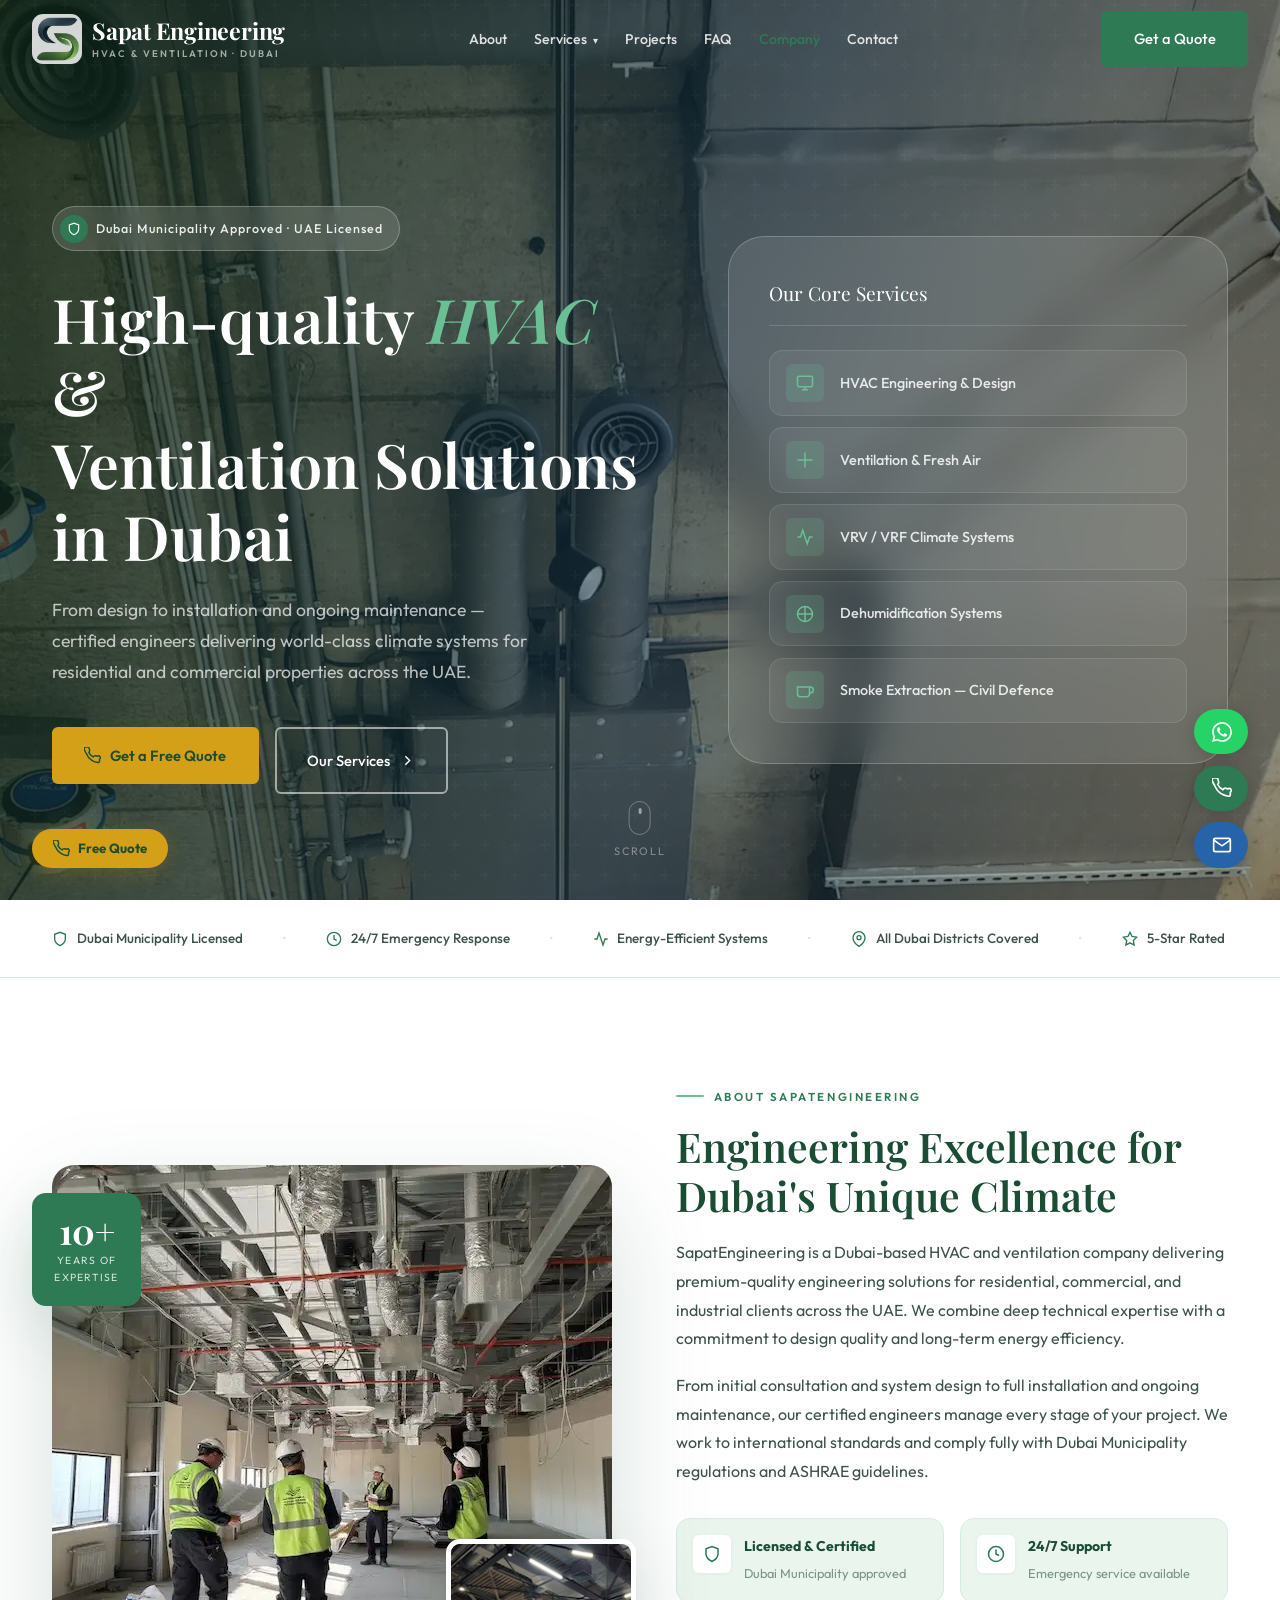
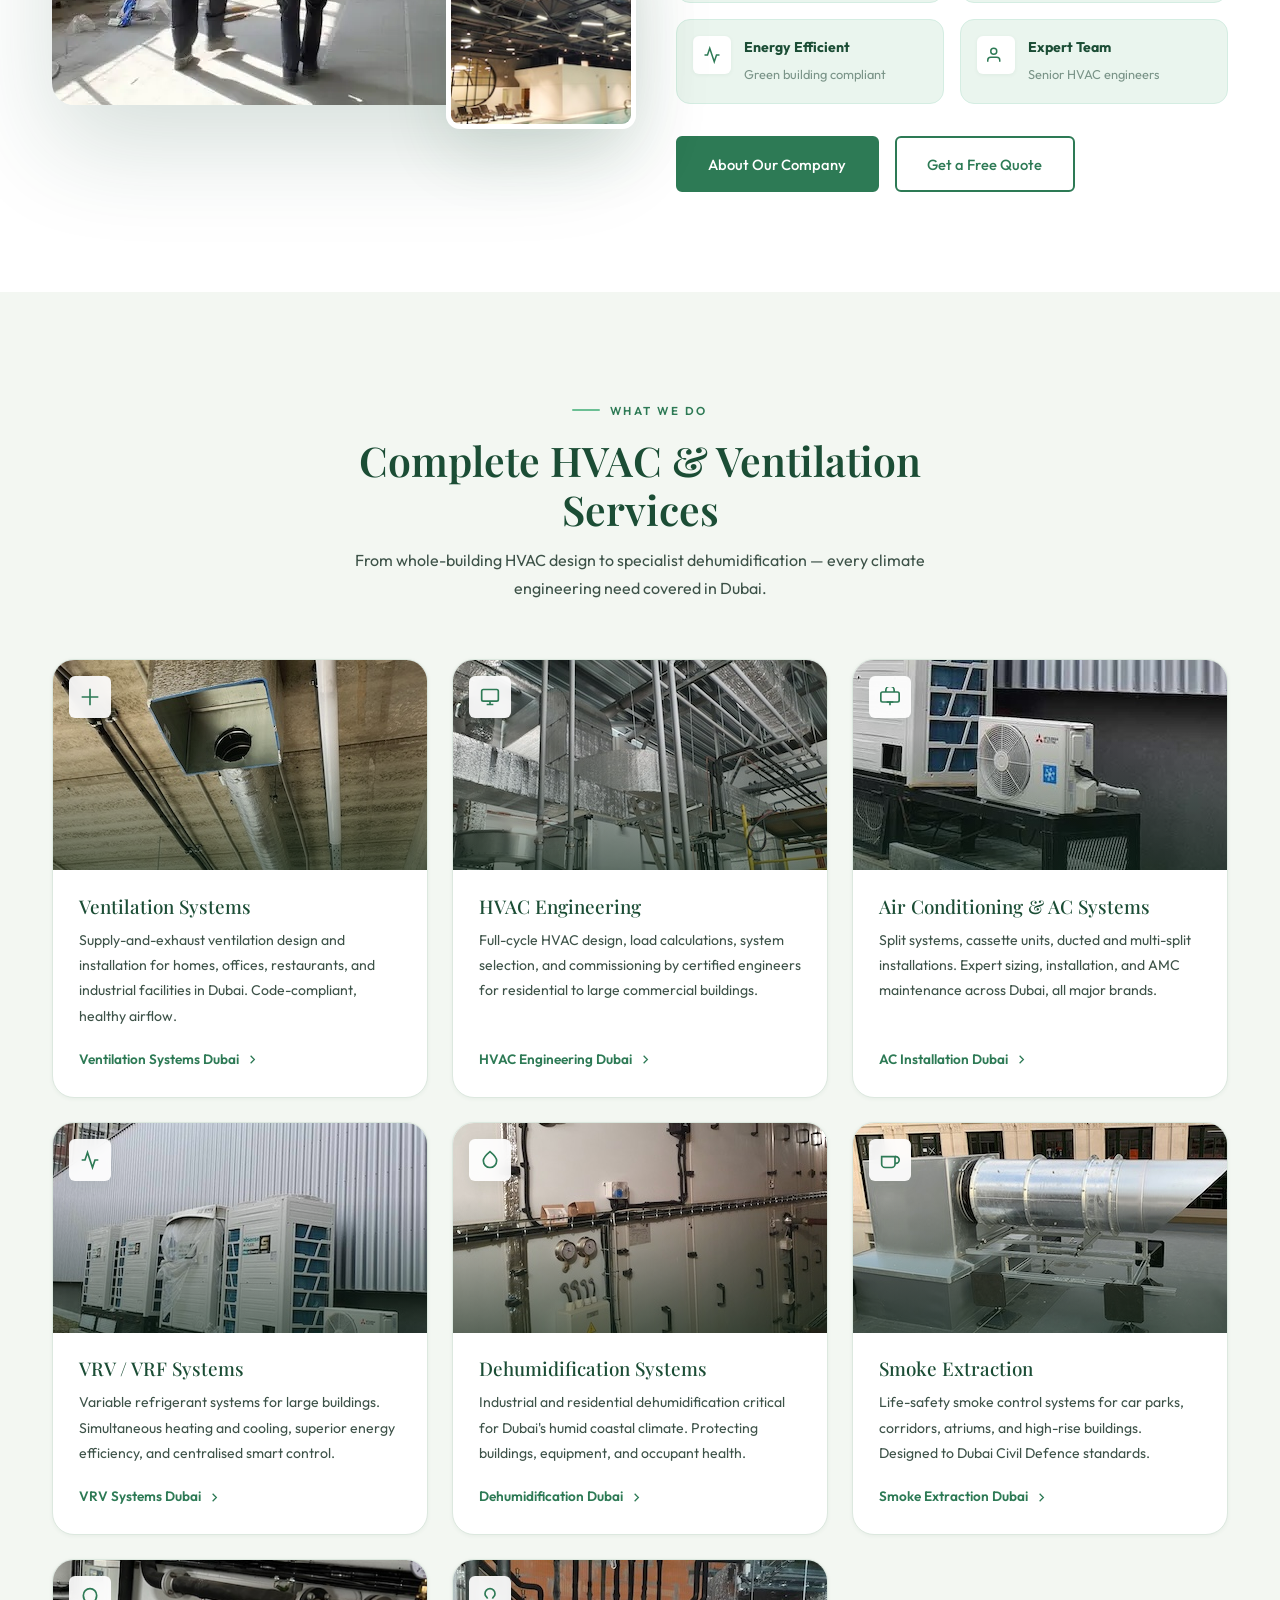
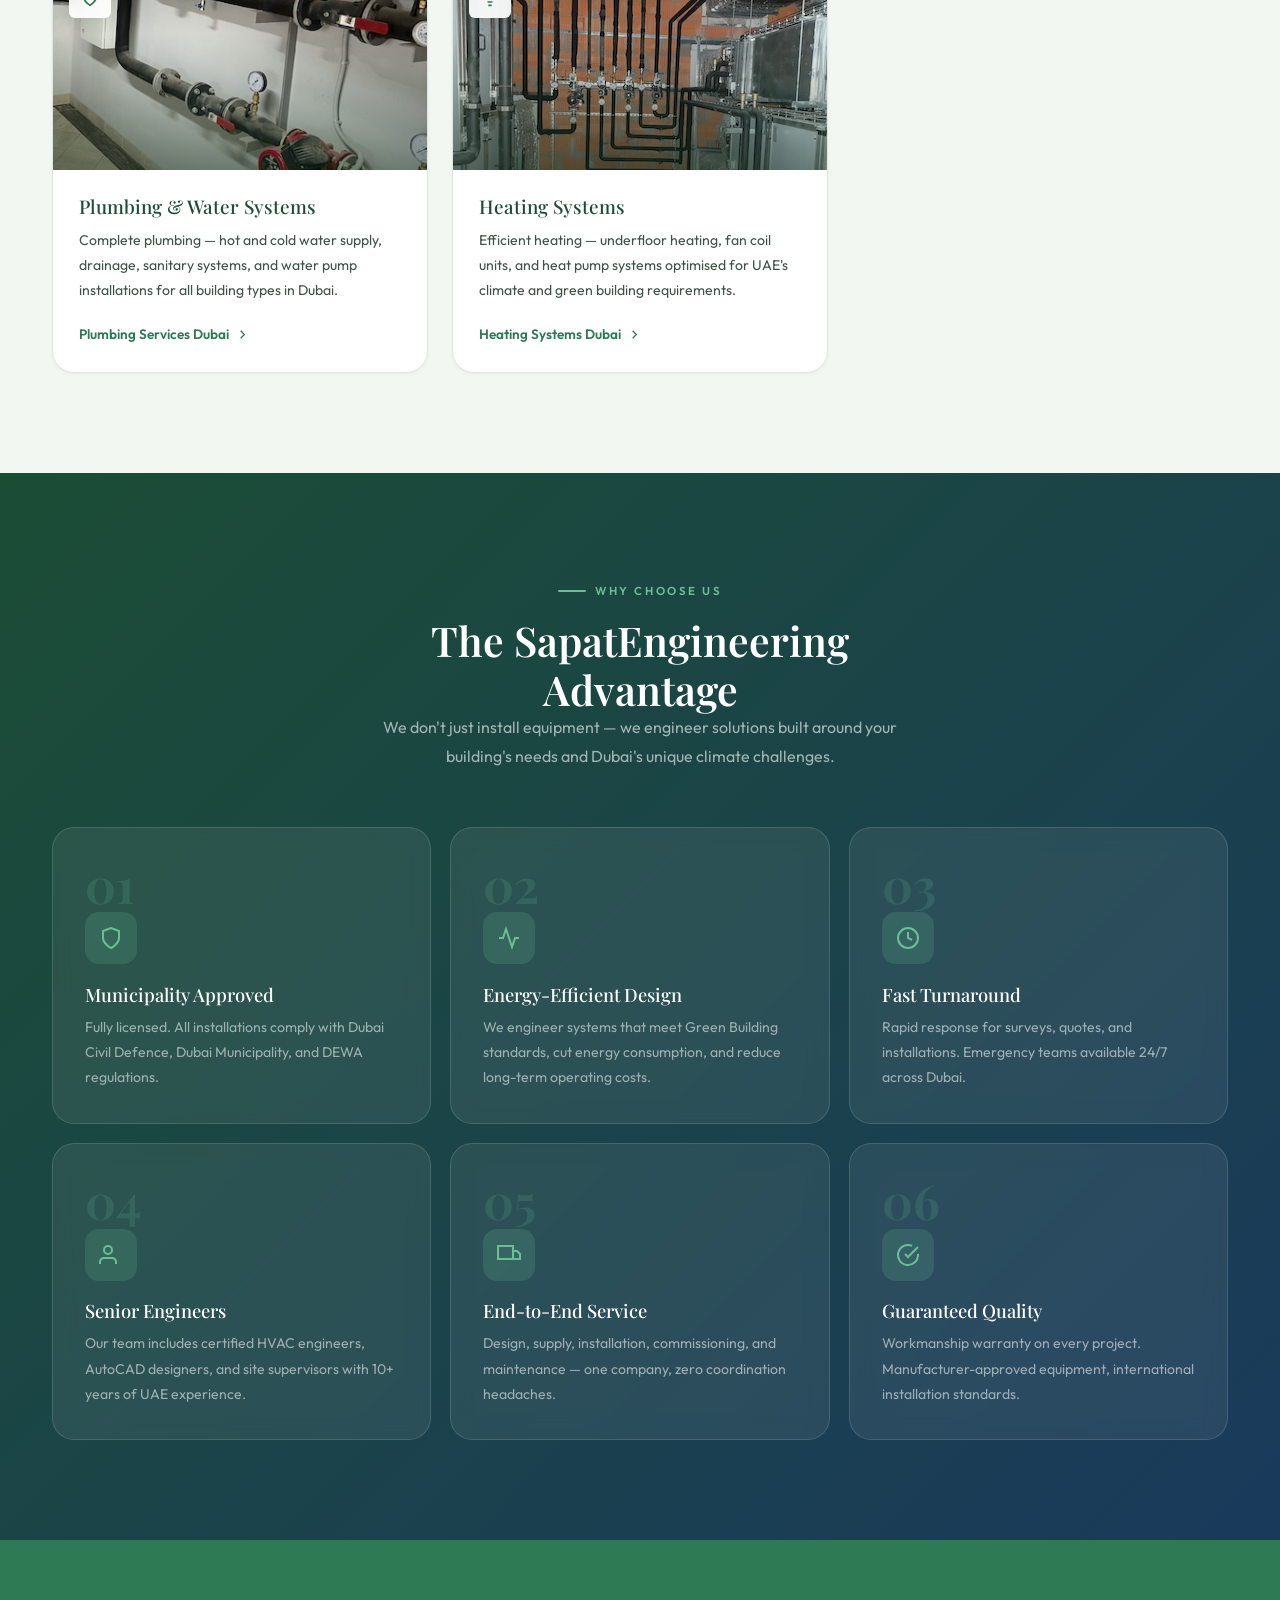
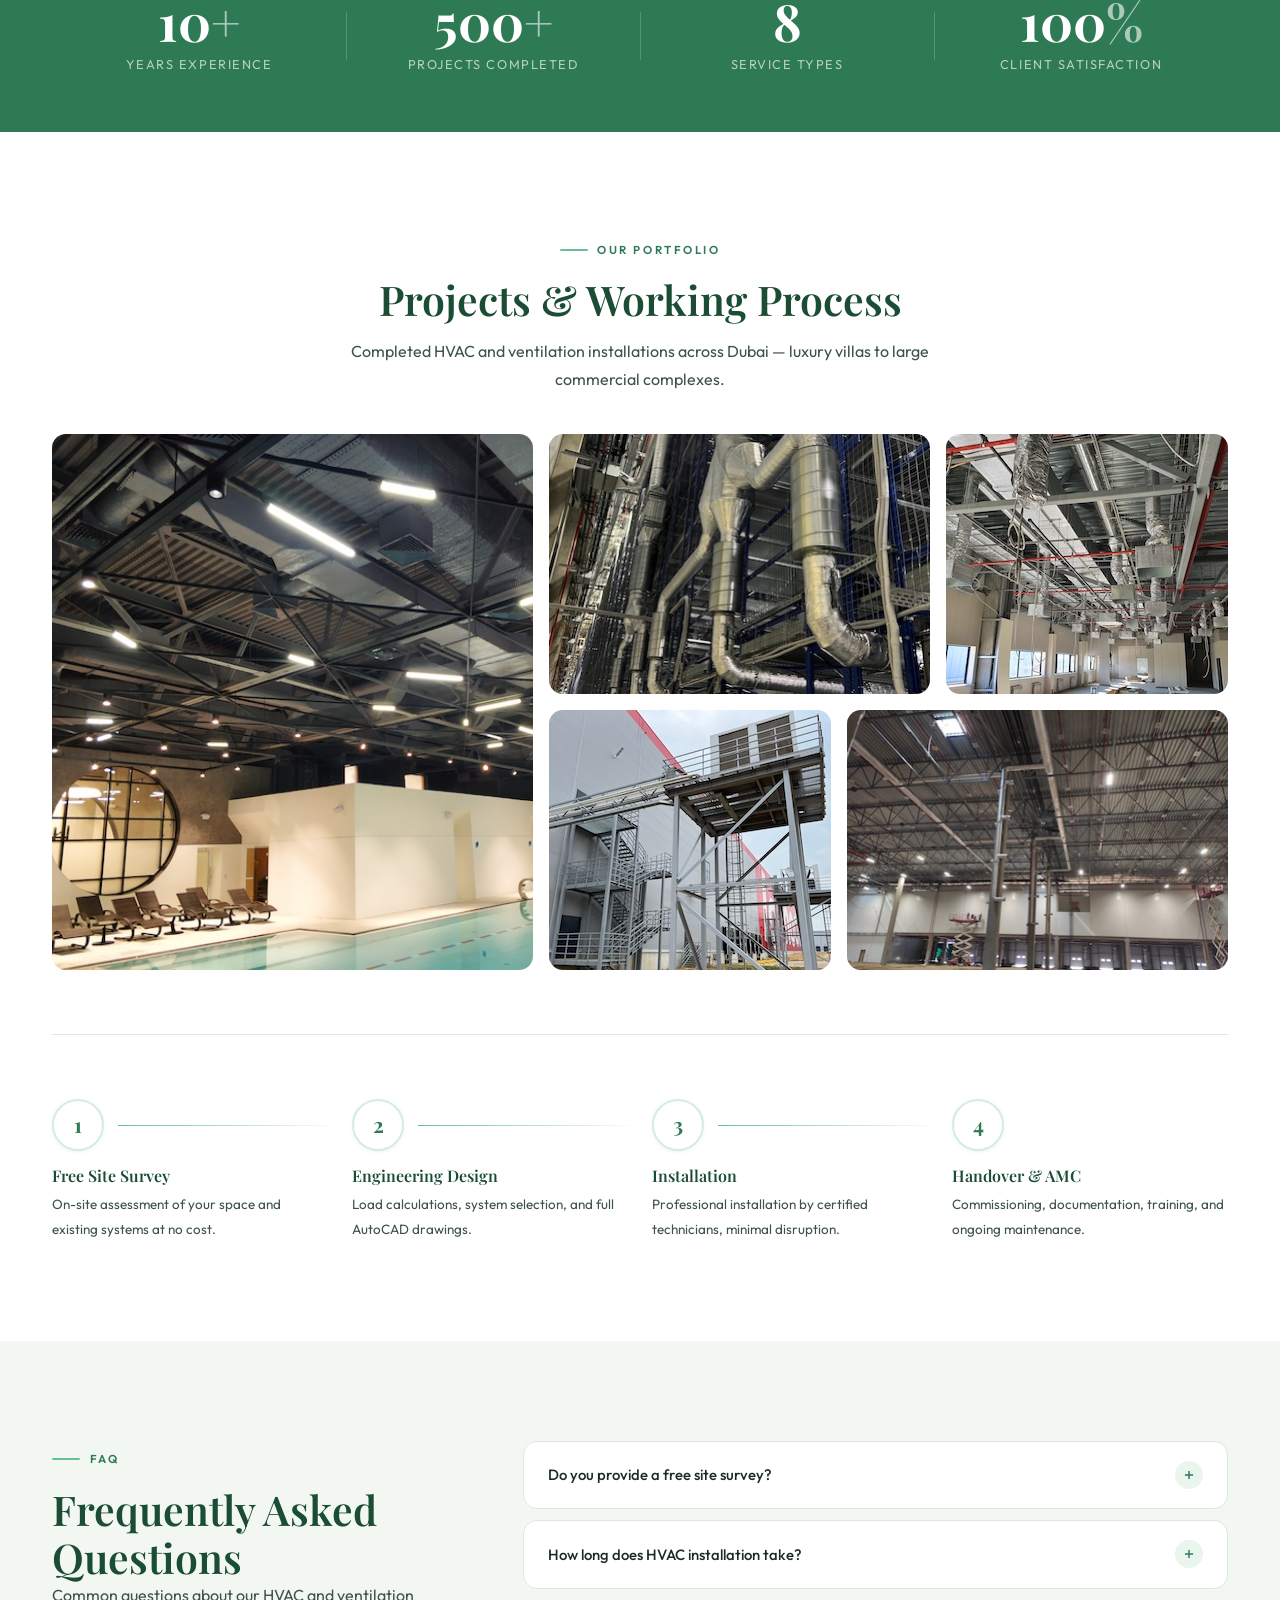
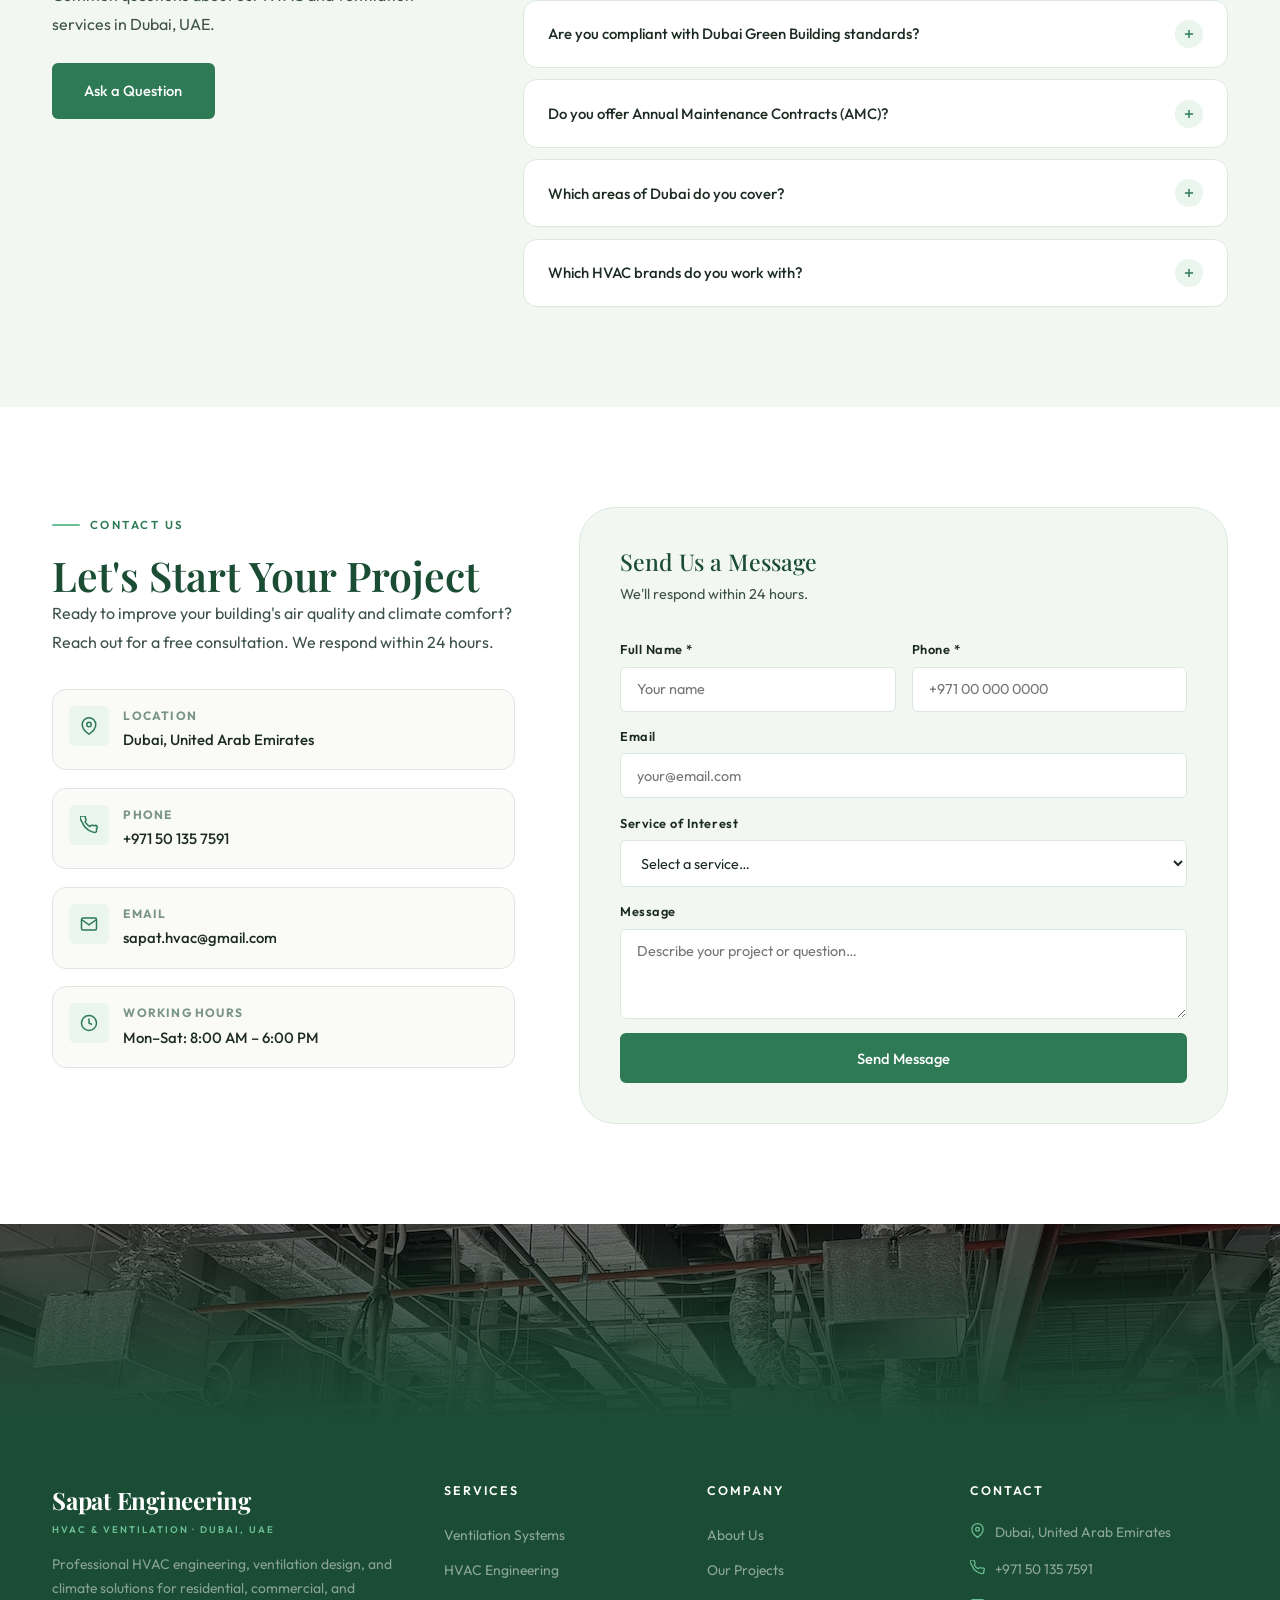
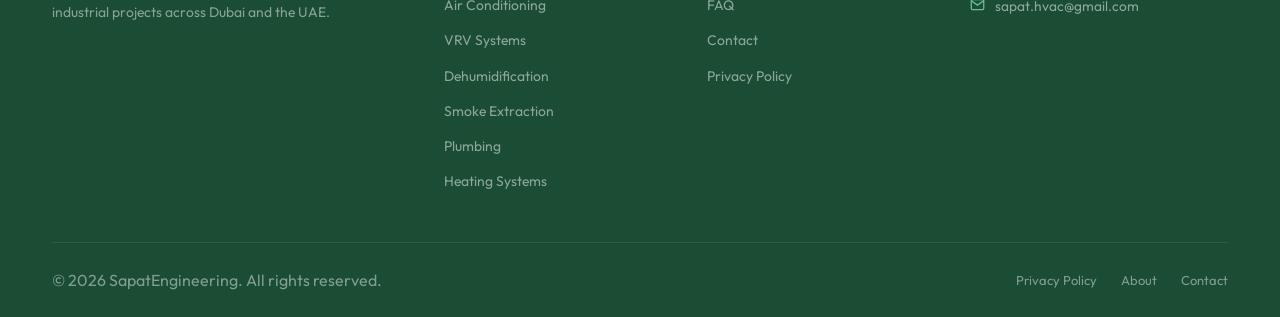
==== index.html @ 6553968f "remove styles on top" ====
<!doctype html>
<html lang="en">
  <head>
    <meta charset="UTF-8" />
    <meta name="viewport" content="width=device-width, initial-scale=1.0" />

    <title>Ventilation &amp; HVAC Services in Dubai | SapatEngineering</title>
    <meta
      name="description"
      content="Professional HVAC engineering, ventilation design, air conditioning, and climate control solutions in Dubai, UAE. Certified engineers, Dubai Municipality approved."
    />
    <meta
      name="keywords"
      content="HVAC Dubai, ventilation Dubai, air conditioning Dubai, HVAC engineering UAE, VRV systems Dubai, dehumidification Dubai, HVAC contractor Dubai"
    />
    <meta name="robots" content="index, follow" />
    <link rel="canonical" href="https://sapatengineering.com/" />

    <!-- Open Graph -->
    <meta property="og:type" content="website" />
    <meta property="og:url" content="https://sapatengineering.com/" />
    <meta
      property="og:title"
      content="Ventilation &amp; HVAC Services in Dubai | SapatEngineering"
    />
    <meta
      property="og:description"
      content="Professional HVAC engineering and climate solutions in Dubai, UAE."
    />
    <meta
      property="og:image"
      content="https://sapatengineering.com/images/og-image.jpg"
    />
    <meta property="og:locale" content="en_AE" />

    <!-- Twitter -->
    <meta name="twitter:card" content="summary_large_image" />
    <meta
      name="twitter:title"
      content="HVAC &amp; Ventilation Services Dubai | SapatEngineering"
    />
    <meta
      name="twitter:description"
      content="Certified HVAC engineers. Ventilation, AC, VRV systems in Dubai."
    />

    <link rel="icon" type="image/svg+xml" href="images/favicon.ico" />

    <!-- CSS — не блокирует рендер -->
    <link
      rel="preload"
      href="css/style.css"
      as="style"
      onload="
        this.onload = null;
        this.rel = 'stylesheet';
      "
    />
    <noscript><link rel="stylesheet" href="css/style.css" /></noscript>

    <!-- Google Fonts — асинхронно -->
    <link
      rel="preload"
      href="https://fonts.googleapis.com/css2?family=Cormorant+Garamond:wght@300;400;500;600;700&family=DM+Sans:wght@300;400;500;600&display=swap"
      as="style"
      onload="
        this.onload = null;
        this.rel = 'stylesheet';
      "
    />
    <noscript
      ><link
        rel="stylesheet"
        href="https://fonts.googleapis.com/css2?family=Cormorant+Garamond:wght@300;400;500;600;700&family=DM+Sans:wght@300;400;500;600&display=swap"
    /></noscript>

    <!-- Schema.org -->
    <script type="application/ld+json">
      {
        "@context": "https://schema.org",
        "@type": "LocalBusiness",
        "name": "SapatEngineering",
        "description": "Professional HVAC engineering and ventilation services in Dubai, UAE.",
        "url": "https://sapatengineering.com",
        "telephone": "+971 50 135 7591",
        "email": "info@sapatengineering.com",
        "address": {
          "@type": "PostalAddress",
          "addressLocality": "Dubai",
          "addressCountry": "AE"
        },
        "openingHours": "Mo-Sa 08:00-18:00",
        "hasOfferCatalog": {
          "@type": "OfferCatalog",
          "name": "HVAC & Ventilation Services",
          "itemListElement": [
            {
              "@type": "Offer",
              "itemOffered": {
                "@type": "Service",
                "name": "HVAC Engineering Dubai"
              }
            },
            {
              "@type": "Offer",
              "itemOffered": {
                "@type": "Service",
                "name": "Ventilation Systems Dubai"
              }
            },
            {
              "@type": "Offer",
              "itemOffered": {
                "@type": "Service",
                "name": "Air Conditioning Installation Dubai"
              }
            },
            {
              "@type": "Offer",
              "itemOffered": { "@type": "Service", "name": "VRV Systems Dubai" }
            },
            {
              "@type": "Offer",
              "itemOffered": {
                "@type": "Service",
                "name": "Dehumidification Dubai"
              }
            },
            {
              "@type": "Offer",
              "itemOffered": {
                "@type": "Service",
                "name": "Smoke Extraction Dubai"
              }
            }
          ]
        }
      }
    </script>
  </head>
  <body>
    <!-- HEADER (injected by components.js) -->
    <header id="site-header" role="banner"></header>

    <!-- =============================================
     HERO — full photo background
     Replace hero-bg.jpg with your real photo
     ============================================= -->
    <section id="hero" aria-label="Hero section">
      <!-- Background image — real photo replaces this -->
      <img
        class="hero-img"
        src="images/hero-bg.webp"
        alt="Modern HVAC installation in a Dubai building"
        width="1920"
        height="1080"
        fetchpriority="high"
        onerror="
          this.style.display = 'none';
          document.querySelector('.hero-fallback').style.display = 'block';
        "
      />
      <!-- Gradient fallback when no image -->
      <div
        class="hero-fallback"
        style="
          display: none;
          position: absolute;
          inset: 0;
          background: linear-gradient(
            135deg,
            var(--c-green-deep) 0%,
            var(--c-blue-deep) 100%
          );
        "
      ></div>

      <div class="hero-overlay" aria-hidden="true"></div>
      <div class="hero-pattern" aria-hidden="true"></div>

      <div class="hero-inner">
        <!-- LEFT: text -->
        <div class="hero-text">
          <div class="hero-pill">
            <div class="hero-pill-dot">
              <svg
                xmlns="http://www.w3.org/2000/svg"
                viewBox="0 0 24 24"
                fill="none"
                stroke="currentColor"
                stroke-width="2"
              >
                <path d="M12 22s8-4 8-10V5l-8-3-8 3v7c0 6 8 10 8 10z" />
              </svg>
            </div>
            <span>Dubai Municipality Approved · UAE Licensed</span>
          </div>

          <h1 class="hero-h1">
            High-quality <em>HVAC</em> &amp;<br />
            Ventilation Solutions<br />
            in Dubai
          </h1>

          <p class="hero-sub">
            From design to installation and ongoing maintenance — certified
            engineers delivering world-class climate systems for residential and
            commercial properties across the UAE.
          </p>

          <div class="hero-btns">
            <a href="#contact" class="btn btn-gold">
              <svg
                xmlns="http://www.w3.org/2000/svg"
                viewBox="0 0 24 24"
                fill="none"
                stroke="currentColor"
                stroke-width="2"
              >
                <path
                  d="M22 16.92v3a2 2 0 01-2.18 2 19.79 19.79 0 01-8.63-3.07A19.5 19.5 0 013.07 8.8 19.79 19.79 0 01.22 2.18 2 2 0 012.18 0h3a2 2 0 012 1.72c.127.96.361 1.903.7 2.81a2 2 0 01-.45 2.11L6.91 7.91a16 16 0 006.16 6.16l1.27-1.27a2 2 0 012.11-.45c.907.339 1.85.573 2.81.7A2 2 0 0122 16.92z"
                />
              </svg>
              Get a Free Quote
            </a>
            <a href="#services" class="btn btn-white-outline">
              Our Services
              <svg
                xmlns="http://www.w3.org/2000/svg"
                viewBox="0 0 24 24"
                fill="none"
                stroke="currentColor"
                stroke-width="2"
              >
                <polyline points="9 18 15 12 9 6" />
              </svg>
            </a>
          </div>
        </div>

        <!-- RIGHT: services mini-card -->
        <div class="hero-card" aria-label="Services overview">
          <div class="hero-card-title">Our Core Services</div>
          <div class="hero-services-list">
            <div class="hero-service-row">
              <div class="hero-service-icon">
                <svg
                  xmlns="http://www.w3.org/2000/svg"
                  viewBox="0 0 24 24"
                  fill="none"
                  stroke="currentColor"
                  stroke-width="2"
                >
                  <rect x="2" y="3" width="20" height="14" rx="2" />
                  <path d="M8 21h8m-4-4v4" />
                </svg>
              </div>
              <span class="hero-service-label"
                >HVAC Engineering &amp; Design</span
              >
            </div>
            <div class="hero-service-row">
              <div class="hero-service-icon">
                <svg
                  xmlns="http://www.w3.org/2000/svg"
                  viewBox="0 0 24 24"
                  fill="none"
                  stroke="currentColor"
                  stroke-width="2"
                >
                  <path d="M12 22V12m0 0V2m0 10H2m10 0h10" />
                </svg>
              </div>
              <span class="hero-service-label"
                >Ventilation &amp; Fresh Air</span
              >
            </div>
            <div class="hero-service-row">
              <div class="hero-service-icon">
                <svg
                  xmlns="http://www.w3.org/2000/svg"
                  viewBox="0 0 24 24"
                  fill="none"
                  stroke="currentColor"
                  stroke-width="2"
                >
                  <polyline points="22 12 18 12 15 21 9 3 6 12 2 12" />
                </svg>
              </div>
              <span class="hero-service-label">VRV / VRF Climate Systems</span>
            </div>
            <div class="hero-service-row">
              <div class="hero-service-icon">
                <svg
                  xmlns="http://www.w3.org/2000/svg"
                  viewBox="0 0 24 24"
                  fill="none"
                  stroke="currentColor"
                  stroke-width="2"
                >
                  <path
                    d="M12 2a10 10 0 000 20 10 10 0 000-20zm0 0v20M2 12h20"
                  />
                </svg>
              </div>
              <span class="hero-service-label">Dehumidification Systems</span>
            </div>
            <div class="hero-service-row">
              <div class="hero-service-icon">
                <svg
                  xmlns="http://www.w3.org/2000/svg"
                  viewBox="0 0 24 24"
                  fill="none"
                  stroke="currentColor"
                  stroke-width="2"
                >
                  <path d="M18 8h1a4 4 0 010 8h-1" />
                  <path d="M2 8h16v9a4 4 0 01-4 4H6a4 4 0 01-4-4V8z" />
                </svg>
              </div>
              <span class="hero-service-label"
                >Smoke Extraction — Civil Defence</span
              >
            </div>
          </div>
        </div>
      </div>

      <div class="hero-scroll" aria-hidden="true">
        <div class="scroll-mouse"></div>
        <span>Scroll</span>
      </div>
    </section>

    <!-- TRUST STRIP -->
    <div id="trust" aria-label="Certifications">
      <div class="container">
        <div class="trust-track">
          <div class="trust-inner">
            <div class="trust-chip">
              <svg
                xmlns="http://www.w3.org/2000/svg"
                viewBox="0 0 24 24"
                fill="none"
                stroke="currentColor"
                stroke-width="2"
                width="16"
                height="16"
              >
                <path d="M12 22s8-4 8-10V5l-8-3-8 3v7c0 6 8 10 8 10z" /></svg
              >Dubai Municipality Licensed
            </div>
            <span class="trust-sep">·</span>
            <div class="trust-chip">
              <svg
                xmlns="http://www.w3.org/2000/svg"
                viewBox="0 0 24 24"
                fill="none"
                stroke="currentColor"
                stroke-width="2"
                width="16"
                height="16"
              >
                <circle cx="12" cy="12" r="10" />
                <polyline points="12 6 12 12 16 14" /></svg
              >24/7 Emergency Response
            </div>
            <span class="trust-sep">·</span>
            <div class="trust-chip">
              <svg
                xmlns="http://www.w3.org/2000/svg"
                viewBox="0 0 24 24"
                fill="none"
                stroke="currentColor"
                stroke-width="2"
                width="16"
                height="16"
              >
                <polyline points="22 12 18 12 15 21 9 3 6 12 2 12" /></svg
              >Energy-Efficient Systems
            </div>
            <span class="trust-sep">·</span>
            <div class="trust-chip">
              <svg
                xmlns="http://www.w3.org/2000/svg"
                viewBox="0 0 24 24"
                fill="none"
                stroke="currentColor"
                stroke-width="2"
                width="16"
                height="16"
              >
                <path d="M21 10c0 7-9 13-9 13s-9-6-9-13a9 9 0 0118 0z" />
                <circle cx="12" cy="10" r="3" /></svg
              >All Dubai Districts Covered
            </div>
            <span class="trust-sep">·</span>
            <div class="trust-chip">
              <svg
                xmlns="http://www.w3.org/2000/svg"
                viewBox="0 0 24 24"
                fill="none"
                stroke="currentColor"
                stroke-width="2"
                width="16"
                height="16"
              >
                <path
                  d="M12 2l3.09 6.26L22 9.27l-5 4.87 1.18 6.88L12 17.77l-6.18 3.25L7 14.14 2 9.27l6.91-1.01L12 2z"
                /></svg
              >5-Star Rated Service
            </div>
            <span class="trust-sep">·</span>
            <div class="trust-chip">
              <svg
                xmlns="http://www.w3.org/2000/svg"
                viewBox="0 0 24 24"
                fill="none"
                stroke="currentColor"
                stroke-width="2"
                width="16"
                height="16"
              >
                <rect x="1" y="3" width="15" height="13" />
                <polygon points="16 8 20 8 23 11 23 16 16 16 16 8" />
                <circle cx="5.5" cy="18.5" r="2.5" />
                <circle cx="18.5" cy="18.5" r="2.5" /></svg
              >Free Site Survey
            </div>
            <span class="trust-sep">·</span>
            <!-- Duplicate for smooth loop -->
            <div class="trust-chip">
              <svg
                xmlns="http://www.w3.org/2000/svg"
                viewBox="0 0 24 24"
                fill="none"
                stroke="currentColor"
                stroke-width="2"
                width="16"
                height="16"
              >
                <path d="M12 22s8-4 8-10V5l-8-3-8 3v7c0 6 8 10 8 10z" /></svg
              >Dubai Municipality Licensed
            </div>
            <span class="trust-sep">·</span>
            <div class="trust-chip">
              <svg
                xmlns="http://www.w3.org/2000/svg"
                viewBox="0 0 24 24"
                fill="none"
                stroke="currentColor"
                stroke-width="2"
                width="16"
                height="16"
              >
                <circle cx="12" cy="12" r="10" />
                <polyline points="12 6 12 12 16 14" /></svg
              >24/7 Emergency Response
            </div>
            <span class="trust-sep">·</span>
            <div class="trust-chip">
              <svg
                xmlns="http://www.w3.org/2000/svg"
                viewBox="0 0 24 24"
                fill="none"
                stroke="currentColor"
                stroke-width="2"
                width="16"
                height="16"
              >
                <polyline points="22 12 18 12 15 21 9 3 6 12 2 12" /></svg
              >Energy-Efficient Systems
            </div>
            <span class="trust-sep">·</span>
            <div class="trust-chip">
              <svg
                xmlns="http://www.w3.org/2000/svg"
                viewBox="0 0 24 24"
                fill="none"
                stroke="currentColor"
                stroke-width="2"
                width="16"
                height="16"
              >
                <path
                  d="M12 2l3.09 6.26L22 9.27l-5 4.87 1.18 6.88L12 17.77l-6.18 3.25L7 14.14 2 9.27l6.91-1.01L12 2z"
                /></svg
              >5-Star Rated Service
            </div>
            <span class="trust-sep">·</span>
            <div class="trust-chip">
              <svg
                xmlns="http://www.w3.org/2000/svg"
                viewBox="0 0 24 24"
                fill="none"
                stroke="currentColor"
                stroke-width="2"
                width="16"
                height="16"
              >
                <rect x="1" y="3" width="15" height="13" />
                <polygon points="16 8 20 8 23 11 23 16 16 16 16 8" />
                <circle cx="5.5" cy="18.5" r="2.5" />
                <circle cx="18.5" cy="18.5" r="2.5" /></svg
              >Free Site Survey
            </div>
          </div>
        </div>
      </div>
    </div>

    <!-- =============================================
     ABOUT
     ============================================= -->
    <section id="about" class="pad" aria-labelledby="about-h">
      <div class="container">
        <div class="g2">
          <!-- Image column -->
          <div class="about-img-wrap reveal">
            <div class="about-badge">
              <div class="n">10+</div>
              <div class="l">Years of<br />Expertise</div>
            </div>
            <img
              class="about-main-img"
              src="images/about-team.webp"
              alt="SapatEngineering HVAC engineers at work in Dubai"
              width="600"
              height="540"
              loading="lazy"
              onerror="
                this.style.display = 'none';
                this.nextElementSibling.style.display = 'flex';
              "
            />
            <div class="about-img-placeholder" style="display: none">
              <svg
                xmlns="http://www.w3.org/2000/svg"
                viewBox="0 0 24 24"
                fill="none"
                stroke="currentColor"
                stroke-width="0.8"
                width="100"
                height="100"
              >
                <rect x="3" y="3" width="18" height="18" rx="2" />
                <circle cx="8.5" cy="8.5" r="1.5" />
                <polyline points="21 15 16 10 5 21" />
              </svg>
            </div>
            <img
              class="about-mini-img"
              src="images/about-project.jpg"
              alt="HVAC installation project in Dubai"
              width="190"
              height="190"
              loading="lazy"
              onerror="this.style.display = 'none'"
            />
          </div>

          <!-- Text column -->
          <div class="about-copy reveal d2">
            <span class="eyebrow">About SapatEngineering</span>
            <h2 id="about-h">
              Engineering Excellence for Dubai's Unique Climate
            </h2>
            <p>
              SapatEngineering is a Dubai-based HVAC and ventilation company
              delivering premium-quality engineering solutions for residential,
              commercial, and industrial clients across the UAE. We combine deep
              technical expertise with a commitment to design quality and
              long-term energy efficiency.
            </p>
            <p>
              From initial consultation and system design to full installation
              and ongoing maintenance, our certified engineers manage every
              stage of your project. We work to international standards and
              comply fully with Dubai Municipality regulations and ASHRAE
              guidelines.
            </p>

            <div class="feat-grid">
              <div class="feat-item">
                <div class="feat-icon">
                  <svg
                    xmlns="http://www.w3.org/2000/svg"
                    viewBox="0 0 24 24"
                    fill="none"
                    stroke="currentColor"
                    stroke-width="2"
                  >
                    <path d="M12 22s8-4 8-10V5l-8-3-8 3v7c0 6 8 10 8 10z" />
                  </svg>
                </div>
                <div class="feat-txt">
                  <strong>Licensed &amp; Certified</strong
                  ><span>Dubai Municipality approved</span>
                </div>
              </div>
              <div class="feat-item">
                <div class="feat-icon">
                  <svg
                    xmlns="http://www.w3.org/2000/svg"
                    viewBox="0 0 24 24"
                    fill="none"
                    stroke="currentColor"
                    stroke-width="2"
                  >
                    <circle cx="12" cy="12" r="10" />
                    <polyline points="12 6 12 12 16 14" />
                  </svg>
                </div>
                <div class="feat-txt">
                  <strong>24/7 Support</strong
                  ><span>Emergency service available</span>
                </div>
              </div>
              <div class="feat-item">
                <div class="feat-icon">
                  <svg
                    xmlns="http://www.w3.org/2000/svg"
                    viewBox="0 0 24 24"
                    fill="none"
                    stroke="currentColor"
                    stroke-width="2"
                  >
                    <polyline points="22 12 18 12 15 21 9 3 6 12 2 12" />
                  </svg>
                </div>
                <div class="feat-txt">
                  <strong>Energy Efficient</strong
                  ><span>Green building compliant</span>
                </div>
              </div>
              <div class="feat-item">
                <div class="feat-icon">
                  <svg
                    xmlns="http://www.w3.org/2000/svg"
                    viewBox="0 0 24 24"
                    fill="none"
                    stroke="currentColor"
                    stroke-width="2"
                  >
                    <path d="M17 21v-2a4 4 0 00-4-4H5a4 4 0 00-4 4v2" />
                    <circle cx="9" cy="7" r="4" />
                  </svg>
                </div>
                <div class="feat-txt">
                  <strong>Expert Team</strong><span>Senior HVAC engineers</span>
                </div>
              </div>
            </div>

            <div
              style="
                margin-top: 2rem;
                display: flex;
                gap: 1rem;
                flex-wrap: wrap;
              "
            >
              <a href="pages/about/index.html" class="btn btn-green"
                >About Our Company</a
              >
              <a href="#contact" class="btn btn-green-outline"
                >Get a Free Quote</a
              >
            </div>
          </div>
        </div>
      </div>
    </section>

    <!-- =============================================
     SERVICES — image cards
     ============================================= -->
    <section
      id="services"
      class="pad"
      style="background: var(--c-bg-alt)"
      aria-labelledby="srv-h"
    >
      <div class="container">
        <div class="sec-header reveal">
          <span class="eyebrow">What We Do</span>
          <h2 id="srv-h">Complete HVAC &amp; Ventilation Services</h2>
          <p>
            From whole-building HVAC design to specialist dehumidification —
            every climate engineering need covered in Dubai.
          </p>
        </div>

        <div class="srv-grid">
          <!-- Card: Ventilation -->
          <article class="srv-card reveal">
            <div class="srv-img">
              <img
                src="images/srv-ventilation.jpg"
                alt="Ventilation ductwork installation Dubai"
                width="420"
                height="210"
                loading="lazy"
                onerror="this.parentElement.classList.add('no-img')"
              />
              <div class="srv-img-overlay"></div>
              <div class="srv-img-badge" aria-hidden="true">
                <svg
                  xmlns="http://www.w3.org/2000/svg"
                  viewBox="0 0 24 24"
                  fill="none"
                  stroke="currentColor"
                  stroke-width="2"
                >
                  <path d="M12 22V12m0 0V2m0 10H2m10 0h10" />
                </svg>
              </div>
            </div>
            <div class="srv-body">
              <h3>Ventilation Systems</h3>
              <p>
                Supply-and-exhaust ventilation design and installation for
                homes, offices, restaurants, and industrial facilities in Dubai.
                Code-compliant, healthy airflow.
              </p>
              <a href="pages/services/ventilation.html" class="srv-link">
                Ventilation Systems Dubai
                <svg
                  xmlns="http://www.w3.org/2000/svg"
                  viewBox="0 0 24 24"
                  fill="none"
                  stroke="currentColor"
                  stroke-width="2"
                >
                  <polyline points="9 18 15 12 9 6" />
                </svg>
              </a>
            </div>
          </article>

          <!-- Card: HVAC -->
          <article class="srv-card reveal d1">
            <div class="srv-img">
              <img
                src="images/srv-hvac.jpg"
                alt="HVAC system engineering design Dubai"
                width="420"
                height="210"
                loading="lazy"
                onerror="this.parentElement.classList.add('no-img')"
              />
              <div class="srv-img-overlay"></div>
              <div class="srv-img-badge" aria-hidden="true">
                <svg
                  xmlns="http://www.w3.org/2000/svg"
                  viewBox="0 0 24 24"
                  fill="none"
                  stroke="currentColor"
                  stroke-width="2"
                >
                  <rect x="2" y="3" width="20" height="14" rx="2" />
                  <path d="M8 21h8m-4-4v4" />
                </svg>
              </div>
            </div>
            <div class="srv-body">
              <h3>HVAC Engineering</h3>
              <p>
                Full-cycle HVAC design, load calculations, system selection, and
                commissioning by certified engineers for residential to large
                commercial buildings.
              </p>
              <a href="pages/services/hvac.html" class="srv-link">
                HVAC Engineering Dubai
                <svg
                  xmlns="http://www.w3.org/2000/svg"
                  viewBox="0 0 24 24"
                  fill="none"
                  stroke="currentColor"
                  stroke-width="2"
                >
                  <polyline points="9 18 15 12 9 6" />
                </svg>
              </a>
            </div>
          </article>

          <!-- Card: AC -->
          <article class="srv-card reveal d2">
            <div class="srv-img">
              <img
                src="images/srv-ac.jpg"
                alt="Air conditioning installation Dubai"
                width="420"
                height="210"
                loading="lazy"
                onerror="this.parentElement.classList.add('no-img')"
              />
              <div class="srv-img-overlay"></div>
              <div class="srv-img-badge" aria-hidden="true">
                <svg
                  xmlns="http://www.w3.org/2000/svg"
                  viewBox="0 0 24 24"
                  fill="none"
                  stroke="currentColor"
                  stroke-width="2"
                >
                  <rect x="1" y="6" width="22" height="12" rx="2" />
                  <path d="M12 18v4m-4-4h8M7 6v-2a5 5 0 0110 0v2" />
                </svg>
              </div>
            </div>
            <div class="srv-body">
              <h3>Air Conditioning &amp; AC Systems</h3>
              <p>
                Split systems, cassette units, ducted and multi-split
                installations. Expert sizing, installation, and AMC maintenance
                across Dubai, all major brands.
              </p>
              <a href="pages/services/air-conditioning.html" class="srv-link">
                AC Installation Dubai
                <svg
                  xmlns="http://www.w3.org/2000/svg"
                  viewBox="0 0 24 24"
                  fill="none"
                  stroke="currentColor"
                  stroke-width="2"
                >
                  <polyline points="9 18 15 12 9 6" />
                </svg>
              </a>
            </div>
          </article>

          <!-- Card: VRV -->
          <article class="srv-card reveal">
            <div class="srv-img">
              <img
                src="images/srv-vrv.jpg"
                alt="VRV VRF system installation Dubai commercial building"
                width="420"
                height="210"
                loading="lazy"
                onerror="this.parentElement.classList.add('no-img')"
              />
              <div class="srv-img-overlay"></div>
              <div class="srv-img-badge" aria-hidden="true">
                <svg
                  xmlns="http://www.w3.org/2000/svg"
                  viewBox="0 0 24 24"
                  fill="none"
                  stroke="currentColor"
                  stroke-width="2"
                >
                  <polyline points="22 12 18 12 15 21 9 3 6 12 2 12" />
                </svg>
              </div>
            </div>
            <div class="srv-body">
              <h3>VRV / VRF Systems</h3>
              <p>
                Variable refrigerant systems for large buildings. Simultaneous
                heating and cooling, superior energy efficiency, and centralised
                smart control.
              </p>
              <a href="pages/services/vrv-systems.html" class="srv-link">
                VRV Systems Dubai
                <svg
                  xmlns="http://www.w3.org/2000/svg"
                  viewBox="0 0 24 24"
                  fill="none"
                  stroke="currentColor"
                  stroke-width="2"
                >
                  <polyline points="9 18 15 12 9 6" />
                </svg>
              </a>
            </div>
          </article>

          <!-- Card: Dehumidification -->
          <article class="srv-card reveal d1">
            <div class="srv-img">
              <img
                src="images/srv-dehumidification.jpg"
                alt="Dehumidification system installation Dubai UAE"
                width="420"
                height="210"
                loading="lazy"
                onerror="this.parentElement.classList.add('no-img')"
              />
              <div class="srv-img-overlay"></div>
              <div class="srv-img-badge" aria-hidden="true">
                <svg
                  xmlns="http://www.w3.org/2000/svg"
                  viewBox="0 0 24 24"
                  fill="none"
                  stroke="currentColor"
                  stroke-width="2"
                >
                  <path d="M12 2s-8 6.5-8 11a8 8 0 0016 0c0-4.5-8-11-8-11z" />
                </svg>
              </div>
            </div>
            <div class="srv-body">
              <h3>Dehumidification Systems</h3>
              <p>
                Industrial and residential dehumidification critical for Dubai's
                humid coastal climate. Protecting buildings, equipment, and
                occupant health.
              </p>
              <a href="pages/services/dehumidification.html" class="srv-link">
                Dehumidification Dubai
                <svg
                  xmlns="http://www.w3.org/2000/svg"
                  viewBox="0 0 24 24"
                  fill="none"
                  stroke="currentColor"
                  stroke-width="2"
                >
                  <polyline points="9 18 15 12 9 6" />
                </svg>
              </a>
            </div>
          </article>

          <!-- Card: Smoke -->
          <article class="srv-card reveal d2">
            <div class="srv-img">
              <img
                src="images/srv-smoke.jpg"
                alt="Smoke extraction system car park Dubai"
                width="420"
                height="210"
                loading="lazy"
                onerror="this.parentElement.classList.add('no-img')"
              />
              <div class="srv-img-overlay"></div>
              <div class="srv-img-badge" aria-hidden="true">
                <svg
                  xmlns="http://www.w3.org/2000/svg"
                  viewBox="0 0 24 24"
                  fill="none"
                  stroke="currentColor"
                  stroke-width="2"
                >
                  <path d="M18 8h1a4 4 0 010 8h-1" />
                  <path d="M2 8h16v9a4 4 0 01-4 4H6a4 4 0 01-4-4V8z" />
                </svg>
              </div>
            </div>
            <div class="srv-body">
              <h3>Smoke Extraction</h3>
              <p>
                Life-safety smoke control systems for car parks, corridors,
                atriums, and high-rise buildings. Designed to Dubai Civil
                Defence standards.
              </p>
              <a href="pages/services/smoke-extraction.html" class="srv-link">
                Smoke Extraction Dubai
                <svg
                  xmlns="http://www.w3.org/2000/svg"
                  viewBox="0 0 24 24"
                  fill="none"
                  stroke="currentColor"
                  stroke-width="2"
                >
                  <polyline points="9 18 15 12 9 6" />
                </svg>
              </a>
            </div>
          </article>

          <!-- Card: Plumbing -->
          <article class="srv-card reveal">
            <div class="srv-img">
              <img
                src="images/srv-plumbing.jpg"
                alt="Plumbing installation hot cold water Dubai"
                width="420"
                height="210"
                loading="lazy"
                onerror="this.parentElement.classList.add('no-img')"
              />
              <div class="srv-img-overlay"></div>
              <div class="srv-img-badge" aria-hidden="true">
                <svg
                  xmlns="http://www.w3.org/2000/svg"
                  viewBox="0 0 24 24"
                  fill="none"
                  stroke="currentColor"
                  stroke-width="2"
                >
                  <path
                    d="M12 22s-8-4.5-8-11.8A8 8 0 0112 2a8 8 0 018 8.2c0 7.3-8 11.8-8 11.8z"
                  />
                </svg>
              </div>
            </div>
            <div class="srv-body">
              <h3>Plumbing &amp; Water Systems</h3>
              <p>
                Complete plumbing — hot and cold water supply, drainage,
                sanitary systems, and water pump installations for all building
                types in Dubai.
              </p>
              <a href="pages/services/plumbing.html" class="srv-link">
                Plumbing Services Dubai
                <svg
                  xmlns="http://www.w3.org/2000/svg"
                  viewBox="0 0 24 24"
                  fill="none"
                  stroke="currentColor"
                  stroke-width="2"
                >
                  <polyline points="9 18 15 12 9 6" />
                </svg>
              </a>
            </div>
          </article>

          <!-- Card: Heating -->
          <article class="srv-card reveal d1">
            <div class="srv-img">
              <img
                src="images/srv-heating.jpg"
                alt="Heating system underfloor heat pump Dubai"
                width="420"
                height="210"
                loading="lazy"
                onerror="this.parentElement.classList.add('no-img')"
              />
              <div class="srv-img-overlay"></div>
              <div class="srv-img-badge" aria-hidden="true">
                <svg
                  xmlns="http://www.w3.org/2000/svg"
                  viewBox="0 0 24 24"
                  fill="none"
                  stroke="currentColor"
                  stroke-width="2"
                >
                  <path
                    d="M15 14c.2-1 .7-1.7 1.5-2.5 1-.9 1.5-2.2 1.5-3.5A6 6 0 006 8c0 1 .2 2.2 1.5 3.5.7.7 1.3 1.5 1.5 2.5"
                  />
                  <path d="M9 18h6m-5 4h4" />
                </svg>
              </div>
            </div>
            <div class="srv-body">
              <h3>Heating Systems</h3>
              <p>
                Efficient heating — underfloor heating, fan coil units, and heat
                pump systems optimised for UAE's climate and green building
                requirements.
              </p>
              <a href="pages/services/heating.html" class="srv-link">
                Heating Systems Dubai
                <svg
                  xmlns="http://www.w3.org/2000/svg"
                  viewBox="0 0 24 24"
                  fill="none"
                  stroke="currentColor"
                  stroke-width="2"
                >
                  <polyline points="9 18 15 12 9 6" />
                </svg>
              </a>
            </div>
          </article>
        </div>
      </div>
    </section>

    <!-- =============================================
     WHY US — image section background
     ============================================= -->
    <section id="why-us" class="pad" aria-labelledby="why-h">
      <!-- Background image -->
      <img
        class="why-bg-img"
        src="images/why-bg.jpg"
        alt="Modern commercial building Dubai with HVAC systems"
        width="1440"
        height="800"
        loading="lazy"
        onerror="this.style.display = 'none'"
      />
      <div class="why-bg-overlay" aria-hidden="true"></div>
      <div class="why-bg-fallback" aria-hidden="true"></div>

      <div class="container why-inner">
        <div class="why-header reveal">
          <span class="eyebrow" style="color: var(--c-green-light)"
            >Why Choose Us</span
          >
          <h2 id="why-h">The SapatEngineering Advantage</h2>
          <p>
            We don't just install equipment — we engineer solutions built around
            your building's needs and Dubai's unique climate challenges.
          </p>
        </div>

        <div class="why-cards">
          <div class="why-card reveal">
            <div class="why-n">01</div>
            <div class="why-icon">
              <svg
                xmlns="http://www.w3.org/2000/svg"
                viewBox="0 0 24 24"
                fill="none"
                stroke="currentColor"
                stroke-width="2"
              >
                <path d="M12 22s8-4 8-10V5l-8-3-8 3v7c0 6 8 10 8 10z" />
              </svg>
            </div>
            <h3>Municipality Approved</h3>
            <p>
              Fully licensed. All installations comply with Dubai Civil Defence,
              Dubai Municipality, and DEWA regulations.
            </p>
          </div>
          <div class="why-card reveal d1">
            <div class="why-n">02</div>
            <div class="why-icon">
              <svg
                xmlns="http://www.w3.org/2000/svg"
                viewBox="0 0 24 24"
                fill="none"
                stroke="currentColor"
                stroke-width="2"
              >
                <polyline points="22 12 18 12 15 21 9 3 6 12 2 12" />
              </svg>
            </div>
            <h3>Energy-Efficient Design</h3>
            <p>
              We engineer systems that meet Green Building standards, cut energy
              consumption, and reduce long-term operating costs.
            </p>
          </div>
          <div class="why-card reveal d2">
            <div class="why-n">03</div>
            <div class="why-icon">
              <svg
                xmlns="http://www.w3.org/2000/svg"
                viewBox="0 0 24 24"
                fill="none"
                stroke="currentColor"
                stroke-width="2"
              >
                <circle cx="12" cy="12" r="10" />
                <polyline points="12 6 12 12 16 14" />
              </svg>
            </div>
            <h3>Fast Turnaround</h3>
            <p>
              Rapid response for surveys, quotes, and installations. Emergency
              teams available 24/7 across Dubai.
            </p>
          </div>
          <div class="why-card reveal">
            <div class="why-n">04</div>
            <div class="why-icon">
              <svg
                xmlns="http://www.w3.org/2000/svg"
                viewBox="0 0 24 24"
                fill="none"
                stroke="currentColor"
                stroke-width="2"
              >
                <path d="M17 21v-2a4 4 0 00-4-4H5a4 4 0 00-4 4v2" />
                <circle cx="9" cy="7" r="4" />
              </svg>
            </div>
            <h3>Senior Engineers</h3>
            <p>
              Our team includes certified HVAC engineers, AutoCAD designers, and
              site supervisors with 10+ years of UAE experience.
            </p>
          </div>
          <div class="why-card reveal d1">
            <div class="why-n">05</div>
            <div class="why-icon">
              <svg
                xmlns="http://www.w3.org/2000/svg"
                viewBox="0 0 24 24"
                fill="none"
                stroke="currentColor"
                stroke-width="2"
              >
                <rect x="1" y="3" width="15" height="13" />
                <polygon points="16 8 20 8 23 11 23 16 16 16 16 8" />
              </svg>
            </div>
            <h3>End-to-End Service</h3>
            <p>
              Design, supply, installation, commissioning, and maintenance — one
              company, zero coordination headaches.
            </p>
          </div>
          <div class="why-card reveal d2">
            <div class="why-n">06</div>
            <div class="why-icon">
              <svg
                xmlns="http://www.w3.org/2000/svg"
                viewBox="0 0 24 24"
                fill="none"
                stroke="currentColor"
                stroke-width="2"
              >
                <path d="M22 11.08V12a10 10 0 11-5.93-9.14" />
                <polyline points="22 4 12 14.01 9 11.01" />
              </svg>
            </div>
            <h3>Guaranteed Quality</h3>
            <p>
              Workmanship warranty on every project. Manufacturer-approved
              equipment, international installation standards.
            </p>
          </div>
        </div>
      </div>
    </section>

    <!-- STATS BAND -->
    <div id="stats-band" aria-label="Company statistics">
      <div class="container">
        <div class="stats-row">
          <div class="stat-col reveal">
            <div class="stat-num">10<span>+</span></div>
            <div class="stat-lbl">Years Experience</div>
          </div>
          <div class="stat-col reveal d1">
            <div class="stat-num">500<span>+</span></div>
            <div class="stat-lbl">Projects Completed</div>
          </div>
          <div class="stat-col reveal d2">
            <div class="stat-num">8</div>
            <div class="stat-lbl">Service Types</div>
          </div>
          <div class="stat-col reveal d3">
            <div class="stat-num">100<span>%</span></div>
            <div class="stat-lbl">Client Satisfaction</div>
          </div>
        </div>
      </div>
    </div>

    <!-- =============================================
     GALLERY / WORKS — photo grid
     ============================================= -->
    <section id="works" class="pad" aria-labelledby="works-h">
      <div class="container">
        <div class="sec-header reveal" style="margin-bottom: 2.5rem">
          <span class="eyebrow">Our Portfolio</span>
          <h2 id="works-h">Projects &amp; Working Process</h2>
          <p>
            Completed HVAC and ventilation installations across Dubai — luxury
            villas to large commercial complexes.
          </p>
        </div>

        <!-- Photo gallery grid -->
        <div class="gallery reveal">
          <div class="gal-item">
            <img
              src="images/project-1.jpg"
              alt="Commercial HVAC installation Downtown Dubai"
              width="500"
              height="520"
              loading="lazy"
              onerror="
                this.style.display = 'none';
                this.nextElementSibling.style.display = 'flex';
              "
            />
            <div
              class="gal-ph"
              style="
                background: linear-gradient(
                  135deg,
                  var(--c-green-deep),
                  var(--c-blue-deep)
                );
                display: none;
              "
            >
              <svg
                xmlns="http://www.w3.org/2000/svg"
                viewBox="0 0 24 24"
                fill="none"
                stroke="currentColor"
                stroke-width="1.5"
              >
                <rect x="3" y="3" width="18" height="18" rx="2" />
                <circle cx="8.5" cy="8.5" r="1.5" />
                <polyline points="21 15 16 10 5 21" />
              </svg>
              <span>HVAC Tower Installation</span>
            </div>
            <div class="gal-overlay">
              <span>Commercial HVAC — Downtown Dubai</span>
            </div>
          </div>
          <div class="gal-item">
            <img
              src="images/project-2.jpg"
              alt="Kitchen ventilation restaurant JBR Dubai"
              width="380"
              height="260"
              loading="lazy"
              onerror="
                this.style.display = 'none';
                this.nextElementSibling.style.display = 'flex';
              "
            />
            <div
              class="gal-ph"
              style="
                background: linear-gradient(
                  135deg,
                  var(--c-green),
                  var(--c-green-deep)
                );
                display: none;
              "
            >
              <svg
                xmlns="http://www.w3.org/2000/svg"
                viewBox="0 0 24 24"
                fill="none"
                stroke="currentColor"
                stroke-width="1.5"
              >
                <rect x="3" y="3" width="18" height="18" rx="2" />
                <circle cx="8.5" cy="8.5" r="1.5" />
                <polyline points="21 15 16 10 5 21" />
              </svg>
              <span>Kitchen Ventilation</span>
            </div>
            <div class="gal-overlay">
              <span>Kitchen Ventilation — JBR</span>
            </div>
          </div>
          <div class="gal-item">
            <img
              src="images/project-3.jpg"
              alt="VRV system Business Bay office Dubai"
              width="290"
              height="260"
              loading="lazy"
              onerror="
                this.style.display = 'none';
                this.nextElementSibling.style.display = 'flex';
              "
            />
            <div
              class="gal-ph"
              style="
                background: linear-gradient(
                  135deg,
                  var(--c-blue-deep),
                  var(--c-blue)
                );
                display: none;
              "
            >
              <svg
                xmlns="http://www.w3.org/2000/svg"
                viewBox="0 0 24 24"
                fill="none"
                stroke="currentColor"
                stroke-width="1.5"
              >
                <rect x="3" y="3" width="18" height="18" rx="2" />
                <circle cx="8.5" cy="8.5" r="1.5" />
                <polyline points="21 15 16 10 5 21" />
              </svg>
              <span>VRV System</span>
            </div>
            <div class="gal-overlay">
              <span>VRV System — Business Bay</span>
            </div>
          </div>
          <div class="gal-item">
            <img
              src="images/project-4.jpg"
              alt="Smoke extraction car park Dubai"
              width="290"
              height="260"
              loading="lazy"
              onerror="
                this.style.display = 'none';
                this.nextElementSibling.style.display = 'flex';
              "
            />
            <div
              class="gal-ph"
              style="
                background: linear-gradient(
                  135deg,
                  #2a4a3a,
                  var(--c-green-deep)
                );
                display: none;
              "
            >
              <svg
                xmlns="http://www.w3.org/2000/svg"
                viewBox="0 0 24 24"
                fill="none"
                stroke="currentColor"
                stroke-width="1.5"
              >
                <rect x="3" y="3" width="18" height="18" rx="2" />
                <circle cx="8.5" cy="8.5" r="1.5" />
                <polyline points="21 15 16 10 5 21" />
              </svg>
              <span>Smoke Extraction</span>
            </div>
            <div class="gal-overlay">
              <span>Smoke Extraction — Car Park</span>
            </div>
          </div>
          <div class="gal-item">
            <img
              src="images/project-5.jpg"
              alt="Villa HVAC installation Jumeirah Dubai"
              width="380"
              height="260"
              loading="lazy"
              onerror="
                this.style.display = 'none';
                this.nextElementSibling.style.display = 'flex';
              "
            />
            <div
              class="gal-ph"
              style="
                background: linear-gradient(
                  135deg,
                  var(--c-blue),
                  var(--c-blue-deep)
                );
                display: none;
              "
            >
              <svg
                xmlns="http://www.w3.org/2000/svg"
                viewBox="0 0 24 24"
                fill="none"
                stroke="currentColor"
                stroke-width="1.5"
              >
                <rect x="3" y="3" width="18" height="18" rx="2" />
                <circle cx="8.5" cy="8.5" r="1.5" />
                <polyline points="21 15 16 10 5 21" />
              </svg>
              <span>Villa AC System</span>
            </div>
            <div class="gal-overlay">
              <span>Villa AC System — Jumeirah</span>
            </div>
          </div>
        </div>

        <!-- Working process -->
        <div class="process reveal">
          <div class="proc-step">
            <div class="proc-num">1</div>
            <h4>Free Site Survey</h4>
            <p>
              On-site assessment of your space and existing systems at no cost.
            </p>
          </div>
          <div class="proc-step">
            <div class="proc-num">2</div>
            <h4>Engineering Design</h4>
            <p>
              Load calculations, system selection, and full AutoCAD drawings.
            </p>
          </div>
          <div class="proc-step">
            <div class="proc-num">3</div>
            <h4>Installation</h4>
            <p>
              Professional installation by certified technicians, minimal
              disruption.
            </p>
          </div>
          <div class="proc-step">
            <div class="proc-num">4</div>
            <h4>Handover &amp; AMC</h4>
            <p>
              Commissioning, documentation, training, and ongoing maintenance.
            </p>
          </div>
        </div>
      </div>
    </section>

    <!-- =============================================
     FAQ
     ============================================= -->
    <section
      id="faq"
      class="pad"
      style="background: var(--c-bg-alt)"
      aria-labelledby="faq-h"
    >
      <div class="container">
        <div class="faq-wrap">
          <div class="reveal">
            <span class="eyebrow">FAQ</span>
            <h2 id="faq-h">Frequently Asked Questions</h2>
            <p>
              Common questions about our HVAC and ventilation services in Dubai,
              UAE.
            </p>
            <a href="#contact" class="btn btn-green" style="margin-top: 1.5rem"
              >Ask a Question</a
            >
          </div>

          <div class="faq-list reveal d2">
            <div class="faq-item">
              <div class="faq-q">
                Do you provide a free site survey?
                <div class="faq-ico">
                  <svg
                    xmlns="http://www.w3.org/2000/svg"
                    viewBox="0 0 24 24"
                    fill="none"
                    stroke="currentColor"
                    stroke-width="2.5"
                  >
                    <line x1="12" y1="5" x2="12" y2="19" />
                    <line x1="5" y1="12" x2="19" y2="12" />
                  </svg>
                </div>
              </div>
              <div class="faq-a">
                <div class="faq-a-inner">
                  Yes — completely free and no-obligation. Our engineer visits
                  your property, assesses requirements, and provides a detailed
                  proposal within 48 hours across all Dubai districts.
                </div>
              </div>
            </div>
            <div class="faq-item">
              <div class="faq-q">
                How long does HVAC installation take?
                <div class="faq-ico">
                  <svg
                    xmlns="http://www.w3.org/2000/svg"
                    viewBox="0 0 24 24"
                    fill="none"
                    stroke="currentColor"
                    stroke-width="2.5"
                  >
                    <line x1="12" y1="5" x2="12" y2="19" />
                    <line x1="5" y1="12" x2="19" y2="12" />
                  </svg>
                </div>
              </div>
              <div class="faq-a">
                <div class="faq-a-inner">
                  A single split AC takes 4–6 hours. Multi-room or ducted
                  systems take 2–5 days. Full building HVAC projects are
                  scheduled individually after the design phase is complete.
                </div>
              </div>
            </div>
            <div class="faq-item">
              <div class="faq-q">
                Are you compliant with Dubai Green Building standards?
                <div class="faq-ico">
                  <svg
                    xmlns="http://www.w3.org/2000/svg"
                    viewBox="0 0 24 24"
                    fill="none"
                    stroke="currentColor"
                    stroke-width="2.5"
                  >
                    <line x1="12" y1="5" x2="12" y2="19" />
                    <line x1="5" y1="12" x2="19" y2="12" />
                  </svg>
                </div>
              </div>
              <div class="faq-a">
                <div class="faq-a-inner">
                  Yes. All designs consider Dubai's Estidama Pearl Rating and
                  Green Building Regulations. We can assist with documentation
                  for sustainability certification.
                </div>
              </div>
            </div>
            <div class="faq-item">
              <div class="faq-q">
                Do you offer Annual Maintenance Contracts (AMC)?
                <div class="faq-ico">
                  <svg
                    xmlns="http://www.w3.org/2000/svg"
                    viewBox="0 0 24 24"
                    fill="none"
                    stroke="currentColor"
                    stroke-width="2.5"
                  >
                    <line x1="12" y1="5" x2="12" y2="19" />
                    <line x1="5" y1="12" x2="19" y2="12" />
                  </svg>
                </div>
              </div>
              <div class="faq-a">
                <div class="faq-a-inner">
                  Yes. Comprehensive AMC packages include scheduled inspections,
                  filter changes, performance checks, and priority fault
                  response — keeping your system at peak efficiency year-round.
                </div>
              </div>
            </div>
            <div class="faq-item">
              <div class="faq-q">
                Which areas of Dubai do you cover?
                <div class="faq-ico">
                  <svg
                    xmlns="http://www.w3.org/2000/svg"
                    viewBox="0 0 24 24"
                    fill="none"
                    stroke="currentColor"
                    stroke-width="2.5"
                  >
                    <line x1="12" y1="5" x2="12" y2="19" />
                    <line x1="5" y1="12" x2="19" y2="12" />
                  </svg>
                </div>
              </div>
              <div class="faq-a">
                <div class="faq-a-inner">
                  All Dubai districts: Downtown, Business Bay, DIFC, JBR,
                  Marina, Palm Jumeirah, Jumeirah, Deira, Bur Dubai, Al Quoz,
                  and more. We also serve Abu Dhabi and Sharjah on request.
                </div>
              </div>
            </div>
            <div class="faq-item">
              <div class="faq-q">
                Which HVAC brands do you work with?
                <div class="faq-ico">
                  <svg
                    xmlns="http://www.w3.org/2000/svg"
                    viewBox="0 0 24 24"
                    fill="none"
                    stroke="currentColor"
                    stroke-width="2.5"
                  >
                    <line x1="12" y1="5" x2="12" y2="19" />
                    <line x1="5" y1="12" x2="19" y2="12" />
                  </svg>
                </div>
              </div>
              <div class="faq-a">
                <div class="faq-a-inner">
                  Daikin, Mitsubishi Electric, LG, Samsung, Carrier, Trane,
                  York, Gree, Midea, Panasonic, Fujitsu, and many more.
                  Recommendations are always needs-based, never
                  commission-driven.
                </div>
              </div>
            </div>
          </div>
        </div>
      </div>
    </section>

    <!-- =============================================
     CONTACT
     ============================================= -->
    <section id="contact" class="pad" aria-labelledby="contact-h">
      <div class="container">
        <div class="contact-wrap">
          <div class="reveal">
            <span class="eyebrow">Contact Us</span>
            <h2 id="contact-h">Let's Start Your Project</h2>
            <p>
              Ready to improve your building's air quality and climate comfort?
              Reach out for a free consultation. We respond within 24 hours.
            </p>

            <div class="cdet" style="margin-top: 2rem">
              <div class="cdet-row">
                <div class="cdet-icon">
                  <svg
                    xmlns="http://www.w3.org/2000/svg"
                    viewBox="0 0 24 24"
                    fill="none"
                    stroke="currentColor"
                    stroke-width="2"
                  >
                    <path d="M21 10c0 7-9 13-9 13s-9-6-9-13a9 9 0 0118 0z" />
                    <circle cx="12" cy="10" r="3" />
                  </svg>
                </div>
                <div class="cdet-txt">
                  <strong>Location</strong
                  ><span>Dubai, United Arab Emirates</span>
                </div>
              </div>
              <div class="cdet-row">
                <div class="cdet-icon">
                  <svg
                    xmlns="http://www.w3.org/2000/svg"
                    viewBox="0 0 24 24"
                    fill="none"
                    stroke="currentColor"
                    stroke-width="2"
                  >
                    <path
                      d="M22 16.92v3a2 2 0 01-2.18 2 19.79 19.79 0 01-8.63-3.07A19.5 19.5 0 013.07 8.8 19.79 19.79 0 01.22 2.18 2 2 0 012.18 0h3a2 2 0 012 1.72c.127.96.361 1.903.7 2.81a2 2 0 01-.45 2.11L6.91 7.91a16 16 0 006.16 6.16l1.27-1.27a2 2 0 012.11-.45c.907.339 1.85.573 2.81.7A2 2 0 0122 16.92z"
                    />
                  </svg>
                </div>
                <div class="cdet-txt">
                  <strong>Phone</strong
                  ><a href="tel:+971501357591">+971 50 135 7591</a>
                </div>
              </div>
              <div class="cdet-row">
                <div class="cdet-icon">
                  <svg
                    xmlns="http://www.w3.org/2000/svg"
                    viewBox="0 0 24 24"
                    fill="none"
                    stroke="currentColor"
                    stroke-width="2"
                  >
                    <path
                      d="M4 4h16c1.1 0 2 .9 2 2v12c0 1.1-.9 2-2 2H4c-1.1 0-2-.9-2-2V6c0-1.1.9-2 2-2z"
                    />
                    <polyline points="22,6 12,13 2,6" />
                  </svg>
                </div>
                <div class="cdet-txt">
                  <strong>Email</strong>
                  <a href="mailto:sapat.hvac@gmail.com">
                    sapat.hvac@gmail.com
                  </a>
                </div>
              </div>
              <div class="cdet-row">
                <div class="cdet-icon">
                  <svg
                    xmlns="http://www.w3.org/2000/svg"
                    viewBox="0 0 24 24"
                    fill="none"
                    stroke="currentColor"
                    stroke-width="2"
                  >
                    <circle cx="12" cy="12" r="10" />
                    <polyline points="12 6 12 12 16 14" />
                  </svg>
                </div>
                <div class="cdet-txt">
                  <strong>Working Hours</strong
                  ><span>Mon–Sat: 8:00 AM – 6:00 PM</span>
                </div>
              </div>
            </div>
          </div>

          <div class="form-card reveal d2">
            <h3>Send Us a Message</h3>
            <p>We'll respond within 24 hours.</p>

            <form id="contact-form" novalidate>
              <input
                type="hidden"
                name="access_key"
                value="4595f4f1-ca9c-4439-9916-0c2852f9fe3f"
              />
              <input
                type="hidden"
                name="subject"
                value="Website Enquiry — SapatEngineering"
              />
              <input
                type="hidden"
                name="from_name"
                value="SapatEngineering Website"
              />

              <div class="form-row">
                <div class="form-grp">
                  <label for="c-name">Full Name *</label
                  ><input
                    type="text"
                    id="c-name"
                    name="name"
                    placeholder="Your name"
                    required
                  />
                </div>
                <div class="form-grp">
                  <label for="c-phone">Phone *</label
                  ><input
                    type="tel"
                    id="c-phone"
                    name="phone"
                    placeholder="+971 00 000 0000"
                    required
                  />
                </div>
              </div>
              <div class="form-grp">
                <label for="c-email">Email</label
                ><input
                  type="email"
                  id="c-email"
                  name="email"
                  placeholder="your@email.com"
                />
              </div>
              <div class="form-grp">
                <label for="c-service">Service of Interest</label>
                <select id="c-service" name="service">
                  <option value="">Select a service…</option>
                  <option>Ventilation Systems</option>
                  <option>HVAC Engineering</option>
                  <option>Air Conditioning</option>
                  <option>VRV Systems</option>
                  <option>Dehumidification</option>
                  <option>Smoke Extraction</option>
                  <option>Plumbing</option>
                  <option>Heating Systems</option>
                </select>
              </div>
              <div class="form-grp">
                <label for="c-msg">Message</label
                ><textarea
                  id="c-msg"
                  name="message"
                  placeholder="Describe your project or question…"
                ></textarea>
              </div>
              <button
                type="submit"
                class="btn btn-green"
                style="width: 100%; justify-content: center"
              >
                Send Message
              </button>
            </form>

            <div id="form-success" class="form-success">
              <svg
                xmlns="http://www.w3.org/2000/svg"
                viewBox="0 0 24 24"
                fill="none"
                stroke="currentColor"
                stroke-width="2"
              >
                <path d="M22 11.08V12a10 10 0 11-5.93-9.14" />
                <polyline points="22 4 12 14.01 9 11.01" />
              </svg>
              <h4>Message Sent!</h4>
              <p>Thank you. We'll respond within 24 hours.</p>
            </div>
          </div>
        </div>
      </div>
    </section>

    <!-- FOOTER (injected) -->
    <footer id="site-footer" role="contentinfo"></footer>

    <!-- FLOATING BUTTONS (injected) -->
    <div class="floats" id="float-btns" aria-label="Quick contact"></div>

    <!-- POPUP OVERLAY (injected) -->
    <div class="popup-bg" id="popup-overlay"></div>

    <!-- OPEN POPUP BTN -->
    <button
      class="open-popup"
      data-popup
      aria-label="Request free consultation"
    >
      <svg
        xmlns="http://www.w3.org/2000/svg"
        viewBox="0 0 24 24"
        fill="none"
        stroke="currentColor"
        stroke-width="2"
      >
        <path
          d="M22 16.92v3a2 2 0 01-2.18 2 19.79 19.79 0 01-8.63-3.07A19.5 19.5 0 013.07 8.8 19.79 19.79 0 01.22 2.18 2 2 0 012.18 0h3a2 2 0 012 1.72c.127.96.361 1.903.7 2.81a2 2 0 01-.45 2.11L6.91 7.91a16 16 0 006.16 6.16l1.27-1.27a2 2 0 012.11-.45c.907.339 1.85.573 2.81.7A2 2 0 0122 16.92z"
        />
      </svg>
      Free Quote
    </button>

    <script src="js/components.js" defer></script>
    <script src="js/main.js" defer></script>
  </body>
</html>
---- css/style.css ----
/* ========================================
   SAPATENGINEERING.COM — Light Version
   Luxury HVAC & Ventilation, Dubai UAE
   Bright, airy, image-rich aesthetic
   ======================================== */

@import url("https://fonts.googleapis.com/css2?family=Playfair+Display:ital,wght@0,400;0,500;0,600;0,700;1,400;1,500&family=Outfit:wght@300;400;500;600&display=swap");

/* --- CSS Variables --- */
:root {
  /* Light palette — green & blue accents */
  --c-bg: #fafbf8;
  --c-bg-alt: #f3f7f2;
  --c-bg-blue: #f0f5fa;
  --c-white: #ffffff;
  --c-cream: #f9f6f0;

  --c-green-deep: #1b4d35;
  --c-green: #2d7a55;
  --c-green-mid: #3d9669;
  --c-green-light: #6bbf94;
  --c-green-pale: #d4ede2;
  --c-green-mist: #eaf5ee;

  --c-blue-deep: #1a3a5c;
  --c-blue: #2663a8;
  --c-blue-light: #4a8fd4;
  --c-blue-pale: #d5e7f7;
  --c-blue-mist: #ebf4fc;

  --c-gold: #b8860b;
  --c-gold-light: #d4a017;
  --c-gold-pale: #fdf3dc;

  --c-text: #1c2b22;
  --c-text-mid: #3d5248;
  --c-text-light: #7a9488;
  --c-border: #dce8df;
  --c-border-blue: #ccdcee;

  --font-display: "Playfair Display", Georgia, serif;
  --font-body: "Outfit", sans-serif;

  --shadow-xs: 0 1px 4px rgba(27, 77, 53, 0.06);
  --shadow-sm: 0 4px 16px rgba(27, 77, 53, 0.08);
  --shadow-md: 0 12px 40px rgba(27, 77, 53, 0.11);
  --shadow-lg: 0 24px 64px rgba(27, 77, 53, 0.14);
  --shadow-xl: 0 40px 100px rgba(27, 77, 53, 0.18);

  --r-sm: 6px;
  --r-md: 14px;
  --r-lg: 22px;
  --r-xl: 36px;
  --r-full: 9999px;

  --ease: cubic-bezier(0.4, 0, 0.2, 1);
  --trans: 0.32s var(--ease);
  --fast: 0.16s ease;
}

/* --- Reset --- */
*,
*::before,
*::after {
  box-sizing: border-box;
  margin: 0;
  padding: 0;
}
html {
  scroll-behavior: smooth;
  font-size: 16px;
}
body {
  font-family: var(--font-body);
  color: var(--c-text);
  background: var(--c-bg);
  line-height: 1.7;
  overflow-x: hidden;
}
img {
  max-width: 100%;
  height: auto;
  display: block;
}
a {
  text-decoration: none;
  color: inherit;
}
ul {
  list-style: none;
}
button {
  cursor: pointer;
  border: none;
  background: none;
  font-family: inherit;
}

/* --- Typography --- */
h1,
h2,
h3,
h4 {
  font-family: var(--font-display);
  line-height: 1.18;
  color: var(--c-green-deep);
}
h1 {
  font-size: clamp(2.6rem, 5.5vw, 4.8rem);
  font-weight: 600;
}
h2 {
  font-size: clamp(1.9rem, 3.2vw, 3rem);
  font-weight: 600;
}
h3 {
  font-size: clamp(1.2rem, 1.8vw, 1.65rem);
  font-weight: 500;
}
h4 {
  font-size: 1.1rem;
  font-weight: 600;
}
p {
  color: var(--c-text-mid);
  line-height: 1.8;
  font-size: 1rem;
}

.eyebrow {
  display: inline-flex;
  align-items: center;
  gap: 0.6rem;
  font-size: 0.72rem;
  font-weight: 600;
  letter-spacing: 0.22em;
  text-transform: uppercase;
  color: var(--c-green);
  margin-bottom: 1rem;
}
.eyebrow::before {
  content: "";
  display: block;
  width: 28px;
  height: 2px;
  background: var(--c-green-light);
  border-radius: 2px;
}

/* --- Layout --- */
.container {
  max-width: 1240px;
  margin: 0 auto;
  padding: 0 2rem;
}
.pad {
  padding: 100px 0;
}
.pad-sm {
  padding: 60px 0;
}
.g2 {
  display: grid;
  grid-template-columns: 1fr 1fr;
  gap: 3.5rem;
  align-items: center;
}
.g3 {
  display: grid;
  grid-template-columns: repeat(3, 1fr);
  gap: 2rem;
}
.g4 {
  display: grid;
  grid-template-columns: repeat(4, 1fr);
  gap: 1.5rem;
}
.tc {
  text-align: center;
}

/* --- Buttons --- */
.btn {
  display: inline-flex;
  align-items: center;
  gap: 0.55rem;
  padding: 0.85rem 1.9rem;
  border-radius: var(--r-sm);
  font-family: var(--font-body);
  font-size: 0.92rem;
  font-weight: 500;
  cursor: pointer;
  transition: var(--trans);
  border: 2px solid transparent;
}
.btn svg {
  width: 17px;
  height: 17px;
  flex-shrink: 0;
}

.btn-green {
  background: var(--c-green);
  color: #fff;
  border-color: var(--c-green);
}
.btn-green:hover {
  background: var(--c-green-deep);
  border-color: var(--c-green-deep);
  transform: translateY(-2px);
  box-shadow: 0 8px 24px rgba(45, 122, 85, 0.28);
}

.btn-green-outline {
  background: transparent;
  color: var(--c-green);
  border-color: var(--c-green);
}
.btn-green-outline:hover {
  background: var(--c-green);
  color: #fff;
  transform: translateY(-2px);
}

.btn-gold {
  background: var(--c-gold-light);
  color: var(--c-green-deep);
  border-color: var(--c-gold-light);
  font-weight: 600;
  margin-bottom: 10px;
}
.btn-gold:hover {
  background: var(--c-gold);
  border-color: var(--c-gold);
  transform: translateY(-2px);
  box-shadow: 0 8px 24px rgba(184, 134, 11, 0.25);
}

.btn-white {
  background: #fff;
  color: var(--c-green-deep);
  border-color: #fff;
  font-weight: 600;
}
.btn-white:hover {
  background: var(--c-green-mist);
  transform: translateY(-2px);
  box-shadow: var(--shadow-md);
}

.btn-white-outline {
  background: transparent;
  color: #fff;
  border-color: rgba(255, 255, 255, 0.55);
}
.btn-white-outline:hover {
  background: rgba(255, 255, 255, 0.12);
  border-color: #fff;
  transform: translateY(-2px);
}

/* ========================================
   HEADER
   ======================================== */
#site-header {
  position: fixed;
  top: 0;
  left: 0;
  right: 0;
  z-index: 1000;
  padding: 0;
  transition: var(--trans);
}

#site-header.transparent {
  background: transparent;
}

#site-header.scrolled {
  background: rgba(255, 255, 255, 0.97);
  backdrop-filter: blur(14px);
  box-shadow:
    0 1px 0 var(--c-border),
    0 4px 20px rgba(27, 77, 53, 0.07);
}

.nav-wrap {
  max-width: 1280px;
  margin: 0 auto;
  padding: 0 2rem;
  height: 78px;
  display: flex;
  align-items: center;
  justify-content: space-between;
}

/* Logo */
img.logo {
  width: 50px;
  float: left;
  background-color: #ffffffd1;
  border-radius: 11px;
  padding: 3px;
}
.logo-name-tag {
  display: flex;
  flex-direction: column;
  gap: 7px;
  justify-content: center;
}
.nav-logo {
  display: flex;
  flex-direction: row;
  line-height: 1;
  gap: 10px;
}
.logo-name {
  font-family: var(--font-display);
  font-size: 1.45rem;
  font-weight: 700;
  color: var(--c-green-deep);
  letter-spacing: -0.01em;
}
.logo-tag {
  font-size: 0.6rem;
  font-weight: 600;
  letter-spacing: 0.2em;
  text-transform: uppercase;
  color: var(--c-green-mid);
}
/* White logo for transparent header */
#site-header.transparent .logo-name {
  color: #fff;
}
#site-header.transparent .logo-tag {
  color: rgba(255, 255, 255, 0.6);
}

/* Nav links */
.nav-links {
  display: flex;
  align-items: center;
  gap: 0;
}
.nav-links a {
  font-size: 0.88rem;
  font-weight: 500;
  color: var(--c-text-mid);
  padding: 0.5rem 0.85rem;
  border-radius: var(--r-sm);
  transition: var(--fast);
}
.nav-links a:hover {
  color: var(--c-green);
  background: var(--c-green-mist);
}
#site-header.transparent .nav-links > li > a {
  color: rgba(255, 255, 255, 0.85);
}
#site-header.transparent .nav-links a:hover {
  color: #fff;
  background: rgba(255, 255, 255, 0.1);
}

/* Dropdown */
.nav-drop {
  position: relative;
}
.nav-drop > a::after {
  content: "▾";
  margin-left: 0.35rem;
  font-size: 0.65rem;
}
.drop-menu {
  display: none;
  position: absolute;
  top: calc(100% + 0px);
  left: 0;
  background: #fff;
  border: 1px solid var(--c-border);
  border-radius: var(--r-md);
  min-width: 230px;
  padding: 0.5rem;
  box-shadow: var(--shadow-lg);
}
.nav-drop:hover .drop-menu {
  display: block;
}
.drop-menu a {
  display: flex;
  align-items: center;
  gap: 0.5rem;
  padding: 0.6rem 1rem;
  font-size: 0.86rem;
  color: var(--c-text-mid);
  border-radius: var(--r-sm);
  transition: var(--fast);
  background: transparent !important;
}
.drop-menu a::before {
  content: "";
  width: 6px;
  height: 6px;
  border-radius: 50%;
  background: var(--c-green-pale);
  flex-shrink: 0;
  transition: var(--fast);
}
.drop-menu a:hover {
  color: var(--c-green);
  background: var(--c-green-mist) !important;
}
.drop-menu a:hover::before {
  background: var(--c-green);
}

.nav-cta {
  margin-left: 1.2rem;
}

/* Hamburger */
.nav-burger {
  display: none;
  flex-direction: column;
  gap: 5px;
  padding: 4px;
}
.nav-burger span {
  display: block;
  width: 22px;
  height: 2px;
  background: var(--c-green-deep);
  border-radius: 2px;
  transition: var(--fast);
}
#site-header.transparent .nav-burger span {
  background: #fff;
}

/* Mobile nav */
.mob-nav {
  display: none;
  position: fixed;
  top: 78px;
  left: 0;
  right: 0;
  bottom: 0;
  background: #fff;
  z-index: 999;
  overflow-y: auto;
  padding: 1.5rem 2rem 3rem;
  flex-direction: column;
  gap: 0.2rem;
  border-top: 1px solid var(--c-border);
}
.mob-nav.open {
  display: flex;
}
.mob-nav a {
  font-size: 1rem;
  color: var(--c-text-mid);
  padding: 0.75rem 0.5rem;
  border-bottom: 1px solid var(--c-border);
  transition: var(--fast);
  font-weight: 500;
}
.mob-nav a:hover {
  color: var(--c-green);
}
.mob-nav .mob-sub {
  padding-left: 1.2rem;
  font-size: 0.9rem;
  font-weight: 400;
}
.mob-nav .mob-cat {
  color: var(--c-green);
  font-weight: 600;
  border-bottom: none;
  margin-top: 0.8rem;
}

/* ========================================
   HERO — image background, light overlay
   ======================================== */
#hero {
  position: relative;
  min-height: 100vh;
  display: flex;
  align-items: center;
  overflow: hidden;
}

.hero-img {
  position: absolute;
  inset: 0;
  width: 100%;
  height: 100%;
  object-fit: cover;
  object-position: center;
}

.hero-overlay {
  position: absolute;
  inset: 0;
  background: linear-gradient(
    105deg,
    rgba(15, 40, 25, 0.78) 0%,
    rgba(20, 55, 80, 0.55) 55%,
    rgba(10, 30, 20, 0.28) 100%
  );
}

.hero-pattern {
  position: absolute;
  inset: 0;
  background-image: url("data:image/svg+xml,%3Csvg width='60' height='60' viewBox='0 0 60 60' xmlns='http://www.w3.org/2000/svg'%3E%3Cg fill='none' fill-rule='evenodd'%3E%3Cg fill='%23ffffff' fill-opacity='0.025'%3E%3Cpath d='M36 34v-4h-2v4h-4v2h4v4h2v-4h4v-2h-4zm0-30V0h-2v4h-4v2h4v4h2V6h4V4h-4zM6 34v-4H4v4H0v2h4v4h2v-4h4v-2H6zM6 4V0H4v4H0v2h4v4h2V6h4V4H6z'/%3E%3C/g%3E%3C/g%3E%3C/svg%3E");
}

.hero-inner {
  position: relative;
  z-index: 2;
  max-width: 1240px;
  margin: 0 auto;
  padding: 0 2rem;
  padding-top: 100px;
  width: 100%;
  display: grid;
  grid-template-columns: 1.1fr 0.9fr;
  gap: 4rem;
  align-items: center;
}

.hero-text {
}

.hero-pill {
  display: inline-flex;
  align-items: center;
  gap: 0.5rem;
  background: rgba(255, 255, 255, 0.12);
  border: 1px solid rgba(255, 255, 255, 0.25);
  backdrop-filter: blur(8px);
  padding: 0.45rem 1rem 0.45rem 0.45rem;
  border-radius: var(--r-full);
  margin-bottom: 2rem;
}
.hero-pill-dot {
  width: 28px;
  height: 28px;
  background: var(--c-green);
  border-radius: 50%;
  display: flex;
  align-items: center;
  justify-content: center;
}
.hero-pill-dot svg {
  width: 14px;
  height: 14px;
  color: #fff;
}
.hero-pill span {
  font-size: 0.78rem;
  font-weight: 500;
  color: rgba(255, 255, 255, 0.9);
  letter-spacing: 0.08em;
}

.hero-h1 {
  color: #fff;
  margin-bottom: 1.4rem;
  font-size: clamp(2.8rem, 4.8vw, 4.4rem);
}
.hero-h1 em {
  font-style: italic;
  color: var(--c-green-light);
}

.hero-sub {
  color: rgba(255, 255, 255, 0.7);
  font-size: 1.1rem;
  line-height: 1.75;
  max-width: 500px;
  margin-bottom: 2.5rem;
}

.hero-btns {
  display: flex;
  gap: 1rem;
  flex-wrap: wrap;
}

/* Hero card (right side) */
.hero-card {
  background: rgba(255, 255, 255, 0.1);
  backdrop-filter: blur(20px);
  border: 1px solid rgba(255, 255, 255, 0.22);
  border-radius: var(--r-xl);
  padding: 2.5rem;
}
.hero-card-title {
  color: #fff;
  font-family: var(--font-display);
  font-size: 1.2rem;
  margin-bottom: 1.5rem;
  padding-bottom: 1rem;
  border-bottom: 1px solid rgba(255, 255, 255, 0.15);
}
.hero-services-list {
  display: flex;
  flex-direction: column;
  gap: 0.7rem;
}
.hero-service-row {
  display: flex;
  align-items: center;
  gap: 1rem;
  padding: 0.8rem 1rem;
  background: rgba(255, 255, 255, 0.06);
  border-radius: var(--r-md);
  border: 1px solid rgba(255, 255, 255, 0.1);
  transition: var(--fast);
  cursor: default;
}
.hero-service-row:hover {
  background: rgba(255, 255, 255, 0.12);
}
.hero-service-icon {
  width: 38px;
  height: 38px;
  background: rgba(107, 191, 148, 0.2);
  border-radius: var(--r-sm);
  display: flex;
  align-items: center;
  justify-content: center;
  color: var(--c-green-light);
  flex-shrink: 0;
}
.hero-service-icon svg {
  width: 18px;
  height: 18px;
}
.hero-service-label {
  color: rgba(255, 255, 255, 0.85);
  font-size: 0.9rem;
  font-weight: 500;
}

/* Hero scroll indicator */
.hero-scroll {
  position: absolute;
  bottom: 2.5rem;
  left: 50%;
  transform: translateX(-50%);
  display: flex;
  flex-direction: column;
  align-items: center;
  gap: 0.4rem;
  color: rgba(255, 255, 255, 0.4);
  font-size: 0.68rem;
  letter-spacing: 0.18em;
  text-transform: uppercase;
}
.scroll-mouse {
  width: 22px;
  height: 34px;
  border: 1.5px solid rgba(255, 255, 255, 0.3);
  border-radius: 11px;
  display: flex;
  justify-content: center;
  padding-top: 6px;
}
.scroll-mouse::after {
  content: "";
  width: 3px;
  height: 6px;
  background: rgba(255, 255, 255, 0.5);
  border-radius: 2px;
  animation: scroll-bob 2s ease-in-out infinite;
}
@keyframes scroll-bob {
  0%,
  100% {
    opacity: 1;
    transform: translateY(0);
  }
  50% {
    opacity: 0.3;
    transform: translateY(6px);
  }
}

/* ========================================
   TRUST STRIP
   ======================================== */
#trust {
  background: var(--c-white);
  border-bottom: 1px solid var(--c-border);
  padding: 1.4rem 0;
}
.trust-track {
  display: flex;
  align-items: center;
  gap: 2.5rem;
  overflow: hidden;
}
.trust-inner {
  display: flex;
  align-items: center;
  gap: 2.5rem;
  animation: marquee 35s linear infinite;
  flex-shrink: 0;
  white-space: nowrap;
}
@keyframes marquee {
  0% {
    transform: translateX(0);
  }
  100% {
    transform: translateX(-50%);
  }
}
.trust-chip {
  display: flex;
  align-items: center;
  gap: 0.55rem;
  flex-shrink: 0;
  font-size: 0.84rem;
  font-weight: 500;
  color: var(--c-text-mid);
}
.trust-chip svg {
  color: var(--c-green);
  flex-shrink: 0;
}
.trust-sep {
  color: var(--c-border);
  flex-shrink: 0;
  font-size: 1.2rem;
}

/* ========================================
   ABOUT
   ======================================== */
#about {
  background: var(--c-white);
}

.about-img-wrap {
  position: relative;
}
.about-main-img {
  width: 100%;
  height: 540px;
  object-fit: cover;
  border-radius: var(--r-lg);
  box-shadow: var(--shadow-xl);
}
.about-img-placeholder {
  width: 100%;
  height: 540px;
  background: linear-gradient(
    135deg,
    var(--c-green-deep) 0%,
    var(--c-blue-deep) 100%
  );
  border-radius: var(--r-lg);
  box-shadow: var(--shadow-xl);
  display: flex;
  align-items: center;
  justify-content: center;
  color: rgba(255, 255, 255, 0.15);
}
.about-mini-img {
  position: absolute;
  bottom: -24px;
  right: -24px;
  width: 190px;
  height: 190px;
  object-fit: cover;
  border-radius: var(--r-md);
  border: 5px solid #fff;
  box-shadow: var(--shadow-lg);
}
.about-badge {
  position: absolute;
  top: 28px;
  left: -20px;
  background: var(--c-green);
  color: #fff;
  padding: 1.2rem 1.4rem;
  border-radius: var(--r-md);
  box-shadow: var(--shadow-lg);
  text-align: center;
}
.about-badge .n {
  font-family: var(--font-display);
  font-size: 2.2rem;
  font-weight: 700;
  line-height: 1;
}
.about-badge .l {
  font-size: 0.65rem;
  letter-spacing: 0.12em;
  text-transform: uppercase;
  opacity: 0.8;
  margin-top: 4px;
}

.about-copy {
  padding-left: 0.5rem;
}
.about-copy h2 {
  margin-bottom: 1.2rem;
}
.about-copy p {
  margin-bottom: 1.1rem;
}

.feat-grid {
  display: grid;
  grid-template-columns: 1fr 1fr;
  gap: 1rem;
  margin-top: 2rem;
}
.feat-item {
  display: flex;
  gap: 0.8rem;
  align-items: flex-start;
  padding: 1rem;
  background: var(--c-green-mist);
  border-radius: var(--r-md);
  border: 1px solid var(--c-green-pale);
}
.feat-icon {
  width: 38px;
  height: 38px;
  background: #fff;
  border-radius: var(--r-sm);
  display: flex;
  align-items: center;
  justify-content: center;
  color: var(--c-green);
  flex-shrink: 0;
  box-shadow: var(--shadow-xs);
}
.feat-icon svg {
  width: 18px;
  height: 18px;
}
.feat-txt strong {
  display: block;
  font-size: 0.88rem;
  color: var(--c-green-deep);
}
.feat-txt span {
  font-size: 0.8rem;
  color: var(--c-text-light);
}

/* ========================================
   SERVICES — Image cards
   ======================================== */
#services {
  background: var(--c-bg-alt);
}

.sec-header {
  max-width: 580px;
  margin: 0 auto 3.5rem;
  text-align: center;
}
.sec-header h2 {
  margin-bottom: 0.8rem;
}

.srv-grid {
  display: grid;
  grid-template-columns: repeat(3, 1fr);
  gap: 1.5rem;
}

.srv-card {
  background: var(--c-white);
  border-radius: var(--r-lg);
  overflow: hidden;
  border: 1px solid var(--c-border);
  box-shadow: var(--shadow-xs);
  transition: var(--trans);
  display: flex;
  flex-direction: column;
}
.srv-card:hover {
  transform: translateY(-5px);
  box-shadow: var(--shadow-lg);
  border-color: var(--c-green-pale);
}

/* Image area */
.srv-img {
  position: relative;
  height: 210px;
  overflow: hidden;
}
.srv-img img {
  width: 100%;
  height: 100%;
  object-fit: cover;
  transition: transform 0.5s var(--ease);
}
.srv-card:hover .srv-img img {
  transform: scale(1.06);
}

/* Gradient overlay on image */
.srv-img-overlay {
  position: absolute;
  inset: 0;
  background: linear-gradient(
    to top,
    rgba(10, 35, 20, 0.55) 0%,
    transparent 65%
  );
}

/* Icon badge on image */
.srv-img-badge {
  position: absolute;
  top: 1rem;
  left: 1rem;
  width: 42px;
  height: 42px;
  background: rgba(255, 255, 255, 0.92);
  backdrop-filter: blur(6px);
  border-radius: var(--r-sm);
  display: flex;
  align-items: center;
  justify-content: center;
  color: var(--c-green);
  box-shadow: var(--shadow-sm);
}
.srv-img-badge svg {
  width: 20px;
  height: 20px;
}

/* Placeholder for missing images */
.srv-img-ph {
  width: 100%;
  height: 100%;
  display: flex;
  align-items: center;
  justify-content: center;
  color: rgba(255, 255, 255, 0.3);
}
.srv-img-ph svg {
  width: 52px;
  height: 52px;
}

/* Card body */
.srv-body {
  padding: 1.6rem;
  flex: 1;
  display: flex;
  flex-direction: column;
}
.srv-body h3 {
  font-size: 1.18rem;
  margin-bottom: 0.6rem;
}
.srv-body p {
  font-size: 0.88rem;
  flex: 1;
}
.srv-link {
  display: inline-flex;
  align-items: center;
  gap: 0.4rem;
  color: var(--c-green);
  font-size: 0.85rem;
  font-weight: 600;
  margin-top: 1.2rem;
  transition: var(--fast);
}
.srv-link:hover {
  gap: 0.7rem;
  color: var(--c-green-deep);
}
.srv-link svg {
  width: 15px;
  height: 15px;
}

/* ========================================
   WHY US — light card on image bg
   ======================================== */
#why-us {
  position: relative;
  overflow: hidden;
}
.why-bg-img {
  position: absolute;
  inset: 0;
  width: 100%;
  height: 100%;
  object-fit: cover;
}
.why-bg-overlay {
  position: absolute;
  inset: 0;
  background: linear-gradient(
    135deg,
    rgba(15, 40, 25, 0.9) 0%,
    rgba(10, 30, 60, 0.85) 100%
  );
}

/* When no image, fallback gradient */
.why-bg-fallback {
  position: absolute;
  inset: 0;
  background: linear-gradient(
    135deg,
    var(--c-green-deep) 0%,
    var(--c-blue-deep) 100%
  );
}

.why-inner {
  position: relative;
  z-index: 2;
}

.why-header {
  text-align: center;
  max-width: 580px;
  margin: 0 auto 3.5rem;
}
.why-header h2 {
  color: #fff;
}
.why-header p {
  color: rgba(255, 255, 255, 0.6);
}
.why-header .eyebrow {
  color: var(--c-green-light);
}
.why-header .eyebrow::before {
  background: var(--c-green-light);
}

.why-cards {
  display: grid;
  grid-template-columns: repeat(3, 1fr);
  gap: 1.2rem;
}

.why-card {
  background: rgba(255, 255, 255, 0.07);
  border: 1px solid rgba(255, 255, 255, 0.14);
  backdrop-filter: blur(10px);
  border-radius: var(--r-lg);
  padding: 2rem;
  transition: var(--trans);
}
.why-card:hover {
  background: rgba(255, 255, 255, 0.13);
  transform: translateY(-4px);
}
.why-n {
  font-family: var(--font-display);
  font-size: 3rem;
  font-weight: 700;
  color: rgba(107, 191, 148, 0.18);
  line-height: 1;
  margin-bottom: 0.3rem;
}
.why-icon {
  width: 52px;
  height: 52px;
  background: rgba(107, 191, 148, 0.18);
  border-radius: var(--r-md);
  display: flex;
  align-items: center;
  justify-content: center;
  color: var(--c-green-light);
  margin-bottom: 1.2rem;
}
.why-icon svg {
  width: 24px;
  height: 24px;
}
.why-card h3 {
  color: #fff;
  font-size: 1.15rem;
  margin-bottom: 0.6rem;
}
.why-card p {
  color: rgba(255, 255, 255, 0.55);
  font-size: 0.88rem;
}

/* ========================================
   STATS BAND
   ======================================== */
#stats-band {
  background: var(--c-green);
  padding: 56px 0;
}
.stats-row {
  display: grid;
  grid-template-columns: repeat(4, 1fr);
  gap: 0;
  text-align: center;
}
.stat-col {
  padding: 0 2rem;
  position: relative;
}
.stat-col + .stat-col::before {
  content: "";
  position: absolute;
  left: 0;
  top: 20%;
  bottom: 20%;
  width: 1px;
  background: rgba(255, 255, 255, 0.2);
}
.stat-num {
  font-family: var(--font-display);
  font-size: 3.2rem;
  font-weight: 700;
  color: #fff;
  line-height: 1;
}
.stat-num span {
  color: rgba(255, 255, 255, 0.6);
}
.stat-lbl {
  font-size: 0.8rem;
  color: rgba(255, 255, 255, 0.65);
  margin-top: 0.4rem;
  text-transform: uppercase;
  letter-spacing: 0.12em;
}

/* ========================================
   GALLERY / WORKS
   ======================================== */
#works {
  background: var(--c-white);
}

.gallery {
  display: grid;
  grid-template-columns: repeat(12, 1fr);
  grid-template-rows: 260px 260px;
  gap: 1rem;
}
.gal-item {
  position: relative;
  border-radius: var(--r-md);
  overflow: hidden;
  cursor: pointer;
}
.gal-item:nth-child(1) {
  grid-column: span 5;
  grid-row: span 2;
}
.gal-item:nth-child(2) {
  grid-column: span 4;
}
.gal-item:nth-child(3) {
  grid-column: span 3;
}
.gal-item:nth-child(4) {
  grid-column: span 3;
}
.gal-item:nth-child(5) {
  grid-column: span 4;
}

.gal-item img {
  width: 100%;
  height: 100%;
  object-fit: cover;
  transition: transform 0.5s var(--ease);
}
.gal-item:hover img {
  transform: scale(1.07);
}

.gal-ph {
  width: 100%;
  height: 100%;
  display: flex;
  flex-direction: column;
  align-items: center;
  justify-content: center;
  gap: 0.7rem;
  color: rgba(255, 255, 255, 0.4);
  font-size: 0.82rem;
}
.gal-ph svg {
  width: 36px;
  height: 36px;
}

.gal-overlay {
  position: absolute;
  inset: 0;
  background: linear-gradient(
    to top,
    rgba(10, 35, 20, 0.82) 0%,
    transparent 55%
  );
  opacity: 0;
  transition: var(--trans);
  display: flex;
  align-items: flex-end;
  padding: 1.3rem;
}
.gal-item:hover .gal-overlay {
  opacity: 1;
}
.gal-overlay span {
  color: #fff;
  font-size: 0.9rem;
  font-weight: 500;
}

/* Process steps */
.process {
  display: grid;
  grid-template-columns: repeat(4, 1fr);
  gap: 1.5rem;
  margin-top: 4rem;
  padding-top: 4rem;
  border-top: 1px solid var(--c-border);
}
.proc-step {
  position: relative;
}
.proc-step::after {
  content: "";
  position: absolute;
  top: 26px;
  right: -0.75rem;
  width: calc(100% - 54px);
  height: 1px;
  background: linear-gradient(to right, var(--c-green-light), transparent);
}
.proc-step:last-child::after {
  display: none;
}
.proc-num {
  width: 52px;
  height: 52px;
  border: 2px solid var(--c-green-pale);
  background: var(--c-white);
  border-radius: 50%;
  display: flex;
  align-items: center;
  justify-content: center;
  font-family: var(--font-display);
  font-size: 1.3rem;
  font-weight: 700;
  color: var(--c-green);
  margin-bottom: 1rem;
  box-shadow: var(--shadow-xs);
}
.proc-step h4 {
  margin-bottom: 0.4rem;
  font-size: 1rem;
}
.proc-step p {
  font-size: 0.84rem;
}

/* ========================================
   FAQ
   ======================================== */
#faq {
  background: var(--c-bg-alt);
}

.faq-wrap {
  display: grid;
  grid-template-columns: 1fr 1.8fr;
  gap: 5rem;
  align-items: start;
}
.faq-left h2 {
  margin-bottom: 1rem;
}
.faq-left p {
  margin-bottom: 2rem;
}

.faq-list {
  display: flex;
  flex-direction: column;
  gap: 0.7rem;
}

.faq-item {
  background: var(--c-white);
  border-radius: var(--r-md);
  border: 1px solid var(--c-border);
  overflow: hidden;
  transition: var(--trans);
}
.faq-item.active {
  border-color: var(--c-green-pale);
  box-shadow: var(--shadow-sm);
}

.faq-q {
  display: flex;
  align-items: center;
  justify-content: space-between;
  padding: 1.2rem 1.5rem;
  cursor: pointer;
  font-weight: 500;
  font-size: 0.93rem;
  gap: 1rem;
  transition: var(--fast);
}
.faq-q:hover {
  color: var(--c-green);
}
.faq-q .faq-ico {
  width: 28px;
  height: 28px;
  background: var(--c-green-mist);
  border-radius: 50%;
  display: flex;
  align-items: center;
  justify-content: center;
  color: var(--c-green);
  flex-shrink: 0;
  transition: var(--fast);
}
.faq-q .faq-ico svg {
  width: 14px;
  height: 14px;
  transition: transform var(--fast);
}
.faq-item.active .faq-ico svg {
  transform: rotate(45deg);
}

.faq-a {
  max-height: 0;
  overflow: hidden;
  transition: max-height 0.4s ease;
}
.faq-item.active .faq-a {
  max-height: 320px;
}
.faq-a-inner {
  padding: 0 1.5rem 1.3rem;
  font-size: 0.89rem;
  color: var(--c-text-mid);
  line-height: 1.75;
  border-top: 1px solid var(--c-border);
  padding-top: 1rem;
}

/* ========================================
   CONTACT
   ======================================== */
#contact {
  background: var(--c-white);
}

.contact-wrap {
  display: grid;
  grid-template-columns: 1fr 1.4fr;
  gap: 4rem;
  align-items: start;
}
.contact-left h2 {
  margin-bottom: 1rem;
}
.contact-left > p {
  margin-bottom: 2.5rem;
}

.cdet {
  display: flex;
  flex-direction: column;
  gap: 1.1rem;
}
.cdet-row {
  display: flex;
  align-items: flex-start;
  gap: 0.9rem;
  padding: 1rem;
  border-radius: var(--r-md);
  border: 1px solid var(--c-border);
  background: var(--c-bg);
}
.cdet-icon {
  width: 40px;
  height: 40px;
  background: var(--c-green-mist);
  border-radius: var(--r-sm);
  display: flex;
  align-items: center;
  justify-content: center;
  color: var(--c-green);
  flex-shrink: 0;
}
.cdet-icon svg {
  width: 18px;
  height: 18px;
}
.cdet-txt strong {
  display: block;
  font-size: 0.75rem;
  text-transform: uppercase;
  letter-spacing: 0.1em;
  color: var(--c-text-light);
}
.cdet-txt a,
.cdet-txt span {
  font-size: 0.93rem;
  color: var(--c-text);
  font-weight: 500;
}
.cdet-txt a:hover {
  color: var(--c-green);
}

/* Form card */
.form-card {
  background: var(--c-bg-alt);
  border: 1px solid var(--c-border);
  border-radius: var(--r-xl);
  padding: 2.5rem;
}
.form-card h3 {
  margin-bottom: 0.4rem;
}
.form-card > p {
  margin-bottom: 2rem;
  font-size: 0.9rem;
}

.form-row {
  display: grid;
  grid-template-columns: 1fr 1fr;
  gap: 1rem;
}
.form-grp {
  display: flex;
  flex-direction: column;
  gap: 0.35rem;
  margin-bottom: 0.9rem;
}
.form-grp label {
  font-size: 0.8rem;
  font-weight: 600;
  color: var(--c-text);
  letter-spacing: 0.04em;
}
.form-grp input,
.form-grp select,
.form-grp textarea {
  padding: 0.78rem 1rem;
  border: 1.5px solid var(--c-border);
  border-radius: var(--r-sm);
  font-family: var(--font-body);
  font-size: 0.9rem;
  color: var(--c-text);
  background: var(--c-white);
  outline: none;
  transition: var(--fast);
}
.form-grp input:focus,
.form-grp select:focus,
.form-grp textarea:focus {
  border-color: var(--c-green);
  box-shadow: 0 0 0 3px rgba(45, 122, 85, 0.1);
}
.form-grp textarea {
  resize: vertical;
  min-height: 90px;
}

.form-success {
  display: none;
  text-align: center;
  padding: 2.5rem 1rem;
  color: var(--c-green);
}
.form-success svg {
  width: 52px;
  height: 52px;
  margin: 0 auto 1rem;
}
.form-success h4 {
  color: var(--c-green);
  margin-bottom: 0.5rem;
}

/* ========================================
   FOOTER
   ======================================== */
#site-footer {
  background: var(--c-green-deep);
  color: rgba(255, 255, 255, 0.65);
}

/* Footer image strip */
.footer-img-strip {
  position: relative;
  height: 200px;
  overflow: hidden;
}
.footer-img-strip img {
  width: 100%;
  height: 100%;
  object-fit: cover;
  filter: brightness(0.45) saturate(0.6);
}
.footer-img-strip-overlay {
  position: absolute;
  inset: 0;
  background: linear-gradient(
    to bottom,
    transparent 0%,
    var(--c-green-deep) 100%
  );
}

.footer-main {
  padding: 3.5rem 0 0;
}

.footer-grid {
  display: grid;
  grid-template-columns: 1.6fr 1fr 1fr 1.2fr;
  gap: 3rem;
  padding-bottom: 3rem;
  border-bottom: 1px solid rgba(255, 255, 255, 0.08);
}

.foot-brand .logo-name {
  color: #fff;
  font-size: 1.5rem;
}
.foot-brand .logo-tag {
  color: var(--c-green-light);
}
.foot-brand p {
  margin-top: 1rem;
  font-size: 0.87rem;
  color: rgba(255, 255, 255, 0.48);
  line-height: 1.7;
}

.foot-col h5 {
  color: #fff;
  font-family: var(--font-body);
  font-size: 0.78rem;
  font-weight: 600;
  letter-spacing: 0.16em;
  text-transform: uppercase;
  margin-bottom: 1.2rem;
}
.foot-col ul {
  display: flex;
  flex-direction: column;
  gap: 0.5rem;
}
.foot-col ul a {
  font-size: 0.87rem;
  color: rgba(255, 255, 255, 0.5);
  transition: var(--fast);
}
.foot-col ul a:hover {
  color: var(--c-green-light);
}

.foot-contact-row {
  display: flex;
  align-items: flex-start;
  gap: 0.65rem;
  margin-bottom: 0.85rem;
}
.foot-contact-row svg {
  width: 15px;
  height: 15px;
  color: var(--c-green-light);
  flex-shrink: 0;
  margin-top: 2px;
}
.foot-contact-row a,
.foot-contact-row span {
  font-size: 0.86rem;
  color: rgba(255, 255, 255, 0.5);
}
.foot-contact-row a:hover {
  color: var(--c-green-light);
}

.footer-bottom {
  padding: 1.4rem 0;
  display: flex;
  align-items: center;
  justify-content: space-between;
  font-size: 0.81rem;
  color: rgba(255, 255, 255, 0.3);
}
.footer-bottom p {
  color: rgba(255, 255, 255, 0.45);
}
.footer-bottom a {
  color: rgba(255, 255, 255, 0.45);
}
.footer-bottom a:hover {
  color: var(--c-green-light);
}
.footer-bottom-links {
  display: flex;
  gap: 1.5rem;
}

/* ========================================
   FLOATING BUTTONS
   ======================================== */
.floats {
  position: fixed;
  bottom: 2rem;
  right: 2rem;
  z-index: 900;
  display: flex;
  flex-direction: column;
  gap: 0.7rem;
  align-items: flex-end;
}
.fl-btn {
  display: flex;
  align-items: center;
  gap: 0.55rem;
  padding: 0.72rem 1.1rem;
  border-radius: var(--r-full);
  font-size: 0.83rem;
  font-weight: 600;
  color: #fff;
  box-shadow: 0 4px 18px rgba(0, 0, 0, 0.18);
  transition: var(--trans);
  white-space: nowrap;
  overflow: hidden;
  max-width: 54px;
}
.fl-btn svg {
  width: 20px;
  height: 20px;
  flex-shrink: 0;
}
.fl-btn:hover {
  max-width: 200px;
  transform: translateX(-4px);
  box-shadow: 0 8px 28px rgba(0, 0, 0, 0.25);
}
.fl-label {
  overflow: hidden;
  white-space: nowrap;
}
.fl-btn.wa {
  background: #25d366;
}
.fl-btn.ph {
  background: var(--c-green);
}
.fl-btn.em {
  background: var(--c-blue);
}

/* ========================================
   POPUP
   ======================================== */
.popup-bg {
  display: none;
  position: fixed;
  inset: 0;
  background: rgba(0, 0, 0, 0.5);
  backdrop-filter: blur(5px);
  z-index: 2000;
  align-items: center;
  justify-content: center;
  padding: 1rem;
}
.popup-bg.open {
  display: flex;
}

.popup-box {
  background: #fff;
  border-radius: var(--r-xl);
  max-width: 580px;
  width: 100%;
  max-height: 90vh;
  overflow-y: auto;
  position: relative;
  box-shadow: 0 40px 100px rgba(0, 0, 0, 0.3);
  animation: pop-in 0.3s cubic-bezier(0.34, 1.56, 0.64, 1);
}
@keyframes pop-in {
  from {
    opacity: 0;
    transform: scale(0.9) translateY(24px);
  }
  to {
    opacity: 1;
    transform: scale(1) translateY(0);
  }
}

.popup-head {
  position: relative;
  padding: 2.2rem 2.5rem;
  background: linear-gradient(
    135deg,
    var(--c-green-deep) 0%,
    var(--c-blue-deep) 100%
  );
  border-radius: var(--r-xl) var(--r-xl) 0 0;
}
.popup-head::before {
  content: "";
  position: absolute;
  inset: 0;
  background-image: url("data:image/svg+xml,%3Csvg width='40' height='40' viewBox='0 0 40 40' xmlns='http://www.w3.org/2000/svg'%3E%3Cg fill='none' fill-rule='evenodd'%3E%3Cg fill='%23ffffff' fill-opacity='0.04'%3E%3Cpath d='M0 40L40 0H20L0 20M40 40V20L20 40'/%3E%3C/g%3E%3C/g%3E%3C/svg%3E");
  border-radius: inherit;
}
.popup-head h3 {
  color: #fff;
  font-size: 1.4rem;
  position: relative;
  margin-bottom: 0.3rem;
}
.popup-head p {
  color: rgba(255, 255, 255, 0.65);
  font-size: 0.9rem;
  position: relative;
}

.popup-close-btn {
  position: absolute;
  top: 1.1rem;
  right: 1.2rem;
  width: 34px;
  height: 34px;
  background: rgba(255, 255, 255, 0.15);
  border-radius: 50%;
  display: flex;
  align-items: center;
  justify-content: center;
  color: #fff;
  transition: var(--fast);
  z-index: 1;
}
.popup-close-btn:hover {
  background: rgba(255, 255, 255, 0.25);
}
.popup-close-btn svg {
  width: 16px;
  height: 16px;
}

.popup-body {
  padding: 2rem 2.5rem;
}

/* Open popup CTA button */
.open-popup {
  position: fixed;
  bottom: 2rem;
  left: 2rem;
  z-index: 900;
  background: var(--c-gold-light);
  color: var(--c-green-deep);
  padding: 0.7rem 1.3rem;
  border-radius: var(--r-full);
  font-size: 0.83rem;
  font-weight: 700;
  box-shadow: 0 4px 20px rgba(184, 134, 11, 0.32);
  display: flex;
  align-items: center;
  gap: 0.5rem;
  transition: var(--trans);
}
.open-popup svg {
  width: 17px;
  height: 17px;
}
.open-popup:hover {
  background: var(--c-gold);
  transform: translateY(-2px);
  box-shadow: 0 8px 28px rgba(184, 134, 11, 0.4);
}

/* ========================================
   INNER PAGE HERO (service pages)
   ======================================== */
.page-hero {
  position: relative;
  padding: 130px 0 70px;
  overflow: hidden;
}
.page-hero-img {
  position: absolute;
  inset: 0;
  width: 100%;
  height: 100%;
  object-fit: cover;
}
.page-hero-ov {
  position: absolute;
  inset: 0;
  background: linear-gradient(
    105deg,
    rgba(12, 36, 22, 0.88) 0%,
    rgba(15, 35, 65, 0.72) 100%
  );
}
.page-hero-content {
  position: relative;
  z-index: 2;
}
.page-hero h1 {
  color: #fff;
  margin-bottom: 1rem;
}
.page-hero .hero-sub {
  color: rgba(255, 255, 255, 0.65);
  font-size: 1.05rem;
  max-width: 600px;
  margin-bottom: 2rem;
}
.breadcrumb {
  display: flex;
  align-items: center;
  gap: 0.5rem;
  font-size: 0.82rem;
  color: rgba(255, 255, 255, 0.5);
  margin-bottom: 1.5rem;
  flex-wrap: wrap;
}
.breadcrumb a {
  color: var(--c-green-light);
}
.breadcrumb a:hover {
  color: #fff;
}
.breadcrumb .sep {
  opacity: 0.35;
}

/* ========================================
   SERVICE DETAIL PAGE
   ======================================== */
.srv-page {
  padding: 80px 0;
  background: var(--c-white);
}
.srv-page-grid {
  display: grid;
  grid-template-columns: 2fr 1fr;
  gap: 4rem;
  align-items: start;
}
.srv-body-content h2 {
  margin-bottom: 1rem;
}
.srv-body-content h3 {
  margin: 2rem 0 0.7rem;
}
.srv-body-content p {
  margin-bottom: 1.1rem;
}
.srv-body-content ul {
  margin-bottom: 1.5rem;
  display: flex;
  flex-direction: column;
  gap: 0.55rem;
}
.srv-body-content li {
  display: flex;
  align-items: flex-start;
  gap: 0.6rem;
  font-size: 0.94rem;
  color: var(--c-text-mid);
}
.srv-body-content li::before {
  content: "";
  width: 8px;
  height: 8px;
  background: var(--c-green);
  border-radius: 50%;
  flex-shrink: 0;
  margin-top: 0.58rem;
}

.sidebar {
  position: sticky;
  top: 96px;
  display: flex;
  flex-direction: column;
  gap: 1.2rem;
}
.sidebar-cta-box {
  background: var(--c-green-deep);
  border-radius: var(--r-lg);
  padding: 2rem;
  color: #fff;
}
.sidebar-cta-box h4 {
  color: #fff;
  margin-bottom: 0.7rem;
}
.sidebar-cta-box p {
  color: rgba(255, 255, 255, 0.65);
  font-size: 0.88rem;
  margin-bottom: 1.4rem;
}

.sidebar-nav {
  background: var(--c-bg-alt);
  border: 1px solid var(--c-border);
  border-radius: var(--r-lg);
  padding: 1.5rem;
}
.sidebar-nav h4 {
  margin-bottom: 1rem;
}
.sidebar-nav a {
  display: flex;
  align-items: center;
  gap: 0.5rem;
  padding: 0.6rem 0;
  border-bottom: 1px solid var(--c-border);
  font-size: 0.88rem;
  color: var(--c-text-mid);
  transition: var(--fast);
}
.sidebar-nav a:last-child {
  border: none;
}
.sidebar-nav a:hover {
  color: var(--c-green);
}
.sidebar-nav a svg {
  width: 15px;
  height: 15px;
  color: var(--c-green);
}

/* ========================================
   SCROLL REVEAL
   ======================================== */
.reveal {
  opacity: 0;
  transform: translateY(28px);
  transition:
    opacity 0.65s ease,
    transform 0.65s ease;
}
.reveal.in {
  opacity: 1;
  transform: none;
}
.d1 {
  transition-delay: 0.08s;
}
.d2 {
  transition-delay: 0.16s;
}
.d3 {
  transition-delay: 0.24s;
}
.d4 {
  transition-delay: 0.32s;
}
.d5 {
  transition-delay: 0.4s;
}

/* ========================================
   RESPONSIVE
   ======================================== */
@media (max-width: 1024px) {
  .hero-inner {
    grid-template-columns: 1fr;
  }
  .hero-card {
    display: none;
  }
  .g2 {
    grid-template-columns: 1fr;
  }
  .g3 {
    grid-template-columns: 1fr 1fr;
  }
  .srv-grid {
    grid-template-columns: 1fr 1fr;
  }
  .why-cards {
    grid-template-columns: 1fr 1fr;
  }
  .stats-row {
    grid-template-columns: 1fr 1fr;
  }
  .footer-grid {
    grid-template-columns: 1fr 1fr;
    gap: 2rem;
  }
  .gallery {
    grid-template-columns: 1fr 1fr;
    grid-template-rows: auto;
  }
  .gal-item:nth-child(1) {
    grid-column: span 2;
    grid-row: span 1;
  }
  .gal-item:nth-child(2),
  .gal-item:nth-child(3),
  .gal-item:nth-child(4),
  .gal-item:nth-child(5) {
    grid-column: span 1;
  }
  .process {
    grid-template-columns: 1fr 1fr;
  }
  .faq-wrap {
    grid-template-columns: 1fr;
  }
  .contact-wrap {
    grid-template-columns: 1fr;
  }
  .srv-page-grid {
    grid-template-columns: 1fr;
  }
  .sidebar {
    position: static;
  }
  .about-mini-img {
    display: none;
  }
  .about-badge {
    display: none;
  }
}

@media (max-width: 768px) {
  .container {
    padding: 0 1.2rem;
  }
  .pad {
    padding: 64px 0;
  }

  .nav-links,
  .nav-cta {
    display: none;
  }
  .nav-burger {
    display: flex;
  }
  .nav-wrap {
    height: 68px;
  }

  .hero-pill {
    display: none;
  }
  h1 {
    font-size: 2.3rem;
  }

  .g3,
  .g4 {
    grid-template-columns: 1fr;
  }
  .srv-grid {
    grid-template-columns: 1fr;
  }
  .why-cards {
    grid-template-columns: 1fr;
  }
  .stats-row {
    grid-template-columns: 1fr 1fr;
  }
  .stat-col + .stat-col::before {
    display: none;
  }
  .gallery {
    grid-template-columns: 1fr;
  }
  .gal-item:nth-child(1) {
    grid-column: span 1;
  }
  .process {
    grid-template-columns: 1fr;
  }
  .proc-step::after {
    display: none;
  }
  .footer-grid {
    grid-template-columns: 1fr;
  }
  .footer-bottom {
    flex-direction: column;
    gap: 0.8rem;
    text-align: center;
  }
  .footer-bottom-links {
    flex-wrap: wrap;
    justify-content: center;
  }
  .form-row {
    grid-template-columns: 1fr;
  }
  .floats {
    bottom: 1.2rem;
    right: 1.2rem;
  }
  .open-popup {
    bottom: 1.2rem;
    left: 1.2rem;
  }
  .popup-head,
  .popup-body {
    padding: 1.5rem;
  }
  .feat-grid {
    grid-template-columns: 1fr;
  }
}
---- css/style.css ----
/* ========================================
   SAPATENGINEERING.COM — Light Version
   Luxury HVAC & Ventilation, Dubai UAE
   Bright, airy, image-rich aesthetic
   ======================================== */

@import url("https://fonts.googleapis.com/css2?family=Playfair+Display:ital,wght@0,400;0,500;0,600;0,700;1,400;1,500&family=Outfit:wght@300;400;500;600&display=swap");

/* --- CSS Variables --- */
:root {
  /* Light palette — green & blue accents */
  --c-bg: #fafbf8;
  --c-bg-alt: #f3f7f2;
  --c-bg-blue: #f0f5fa;
  --c-white: #ffffff;
  --c-cream: #f9f6f0;

  --c-green-deep: #1b4d35;
  --c-green: #2d7a55;
  --c-green-mid: #3d9669;
  --c-green-light: #6bbf94;
  --c-green-pale: #d4ede2;
  --c-green-mist: #eaf5ee;

  --c-blue-deep: #1a3a5c;
  --c-blue: #2663a8;
  --c-blue-light: #4a8fd4;
  --c-blue-pale: #d5e7f7;
  --c-blue-mist: #ebf4fc;

  --c-gold: #b8860b;
  --c-gold-light: #d4a017;
  --c-gold-pale: #fdf3dc;

  --c-text: #1c2b22;
  --c-text-mid: #3d5248;
  --c-text-light: #7a9488;
  --c-border: #dce8df;
  --c-border-blue: #ccdcee;

  --font-display: "Playfair Display", Georgia, serif;
  --font-body: "Outfit", sans-serif;

  --shadow-xs: 0 1px 4px rgba(27, 77, 53, 0.06);
  --shadow-sm: 0 4px 16px rgba(27, 77, 53, 0.08);
  --shadow-md: 0 12px 40px rgba(27, 77, 53, 0.11);
  --shadow-lg: 0 24px 64px rgba(27, 77, 53, 0.14);
  --shadow-xl: 0 40px 100px rgba(27, 77, 53, 0.18);

  --r-sm: 6px;
  --r-md: 14px;
  --r-lg: 22px;
  --r-xl: 36px;
  --r-full: 9999px;

  --ease: cubic-bezier(0.4, 0, 0.2, 1);
  --trans: 0.32s var(--ease);
  --fast: 0.16s ease;
}

/* --- Reset --- */
*,
*::before,
*::after {
  box-sizing: border-box;
  margin: 0;
  padding: 0;
}
html {
  scroll-behavior: smooth;
  font-size: 16px;
}
body {
  font-family: var(--font-body);
  color: var(--c-text);
  background: var(--c-bg);
  line-height: 1.7;
  overflow-x: hidden;
}
img {
  max-width: 100%;
  height: auto;
  display: block;
}
a {
  text-decoration: none;
  color: inherit;
}
ul {
  list-style: none;
}
button {
  cursor: pointer;
  border: none;
  background: none;
  font-family: inherit;
}

/* --- Typography --- */
h1,
h2,
h3,
h4 {
  font-family: var(--font-display);
  line-height: 1.18;
  color: var(--c-green-deep);
}
h1 {
  font-size: clamp(2.6rem, 5.5vw, 4.8rem);
  font-weight: 600;
}
h2 {
  font-size: clamp(1.9rem, 3.2vw, 3rem);
  font-weight: 600;
}
h3 {
  font-size: clamp(1.2rem, 1.8vw, 1.65rem);
  font-weight: 500;
}
h4 {
  font-size: 1.1rem;
  font-weight: 600;
}
p {
  color: var(--c-text-mid);
  line-height: 1.8;
  font-size: 1rem;
}

.eyebrow {
  display: inline-flex;
  align-items: center;
  gap: 0.6rem;
  font-size: 0.72rem;
  font-weight: 600;
  letter-spacing: 0.22em;
  text-transform: uppercase;
  color: var(--c-green);
  margin-bottom: 1rem;
}
.eyebrow::before {
  content: "";
  display: block;
  width: 28px;
  height: 2px;
  background: var(--c-green-light);
  border-radius: 2px;
}

/* --- Layout --- */
.container {
  max-width: 1240px;
  margin: 0 auto;
  padding: 0 2rem;
}
.pad {
  padding: 100px 0;
}
.pad-sm {
  padding: 60px 0;
}
.g2 {
  display: grid;
  grid-template-columns: 1fr 1fr;
  gap: 3.5rem;
  align-items: center;
}
.g3 {
  display: grid;
  grid-template-columns: repeat(3, 1fr);
  gap: 2rem;
}
.g4 {
  display: grid;
  grid-template-columns: repeat(4, 1fr);
  gap: 1.5rem;
}
.tc {
  text-align: center;
}

/* --- Buttons --- */
.btn {
  display: inline-flex;
  align-items: center;
  gap: 0.55rem;
  padding: 0.85rem 1.9rem;
  border-radius: var(--r-sm);
  font-family: var(--font-body);
  font-size: 0.92rem;
  font-weight: 500;
  cursor: pointer;
  transition: var(--trans);
  border: 2px solid transparent;
}
.btn svg {
  width: 17px;
  height: 17px;
  flex-shrink: 0;
}

.btn-green {
  background: var(--c-green);
  color: #fff;
  border-color: var(--c-green);
}
.btn-green:hover {
  background: var(--c-green-deep);
  border-color: var(--c-green-deep);
  transform: translateY(-2px);
  box-shadow: 0 8px 24px rgba(45, 122, 85, 0.28);
}

.btn-green-outline {
  background: transparent;
  color: var(--c-green);
  border-color: var(--c-green);
}
.btn-green-outline:hover {
  background: var(--c-green);
  color: #fff;
  transform: translateY(-2px);
}

.btn-gold {
  background: var(--c-gold-light);
  color: var(--c-green-deep);
  border-color: var(--c-gold-light);
  font-weight: 600;
  margin-bottom: 10px;
}
.btn-gold:hover {
  background: var(--c-gold);
  border-color: var(--c-gold);
  transform: translateY(-2px);
  box-shadow: 0 8px 24px rgba(184, 134, 11, 0.25);
}

.btn-white {
  background: #fff;
  color: var(--c-green-deep);
  border-color: #fff;
  font-weight: 600;
}
.btn-white:hover {
  background: var(--c-green-mist);
  transform: translateY(-2px);
  box-shadow: var(--shadow-md);
}

.btn-white-outline {
  background: transparent;
  color: #fff;
  border-color: rgba(255, 255, 255, 0.55);
}
.btn-white-outline:hover {
  background: rgba(255, 255, 255, 0.12);
  border-color: #fff;
  transform: translateY(-2px);
}

/* ========================================
   HEADER
   ======================================== */
#site-header {
  position: fixed;
  top: 0;
  left: 0;
  right: 0;
  z-index: 1000;
  padding: 0;
  transition: var(--trans);
}

#site-header.transparent {
  background: transparent;
}

#site-header.scrolled {
  background: rgba(255, 255, 255, 0.97);
  backdrop-filter: blur(14px);
  box-shadow:
    0 1px 0 var(--c-border),
    0 4px 20px rgba(27, 77, 53, 0.07);
}

.nav-wrap {
  max-width: 1280px;
  margin: 0 auto;
  padding: 0 2rem;
  height: 78px;
  display: flex;
  align-items: center;
  justify-content: space-between;
}

/* Logo */
img.logo {
  width: 50px;
  float: left;
  background-color: #ffffffd1;
  border-radius: 11px;
  padding: 3px;
}
.logo-name-tag {
  display: flex;
  flex-direction: column;
  gap: 7px;
  justify-content: center;
}
.nav-logo {
  display: flex;
  flex-direction: row;
  line-height: 1;
  gap: 10px;
}
.logo-name {
  font-family: var(--font-display);
  font-size: 1.45rem;
  font-weight: 700;
  color: var(--c-green-deep);
  letter-spacing: -0.01em;
}
.logo-tag {
  font-size: 0.6rem;
  font-weight: 600;
  letter-spacing: 0.2em;
  text-transform: uppercase;
  color: var(--c-green-mid);
}
/* White logo for transparent header */
#site-header.transparent .logo-name {
  color: #fff;
}
#site-header.transparent .logo-tag {
  color: rgba(255, 255, 255, 0.6);
}

/* Nav links */
.nav-links {
  display: flex;
  align-items: center;
  gap: 0;
}
.nav-links a {
  font-size: 0.88rem;
  font-weight: 500;
  color: var(--c-text-mid);
  padding: 0.5rem 0.85rem;
  border-radius: var(--r-sm);
  transition: var(--fast);
}
.nav-links a:hover {
  color: var(--c-green);
  background: var(--c-green-mist);
}
#site-header.transparent .nav-links > li > a {
  color: rgba(255, 255, 255, 0.85);
}
#site-header.transparent .nav-links a:hover {
  color: #fff;
  background: rgba(255, 255, 255, 0.1);
}

/* Dropdown */
.nav-drop {
  position: relative;
}
.nav-drop > a::after {
  content: "▾";
  margin-left: 0.35rem;
  font-size: 0.65rem;
}
.drop-menu {
  display: none;
  position: absolute;
  top: calc(100% + 0px);
  left: 0;
  background: #fff;
  border: 1px solid var(--c-border);
  border-radius: var(--r-md);
  min-width: 230px;
  padding: 0.5rem;
  box-shadow: var(--shadow-lg);
}
.nav-drop:hover .drop-menu {
  display: block;
}
.drop-menu a {
  display: flex;
  align-items: center;
  gap: 0.5rem;
  padding: 0.6rem 1rem;
  font-size: 0.86rem;
  color: var(--c-text-mid);
  border-radius: var(--r-sm);
  transition: var(--fast);
  background: transparent !important;
}
.drop-menu a::before {
  content: "";
  width: 6px;
  height: 6px;
  border-radius: 50%;
  background: var(--c-green-pale);
  flex-shrink: 0;
  transition: var(--fast);
}
.drop-menu a:hover {
  color: var(--c-green);
  background: var(--c-green-mist) !important;
}
.drop-menu a:hover::before {
  background: var(--c-green);
}

.nav-cta {
  margin-left: 1.2rem;
}

/* Hamburger */
.nav-burger {
  display: none;
  flex-direction: column;
  gap: 5px;
  padding: 4px;
}
.nav-burger span {
  display: block;
  width: 22px;
  height: 2px;
  background: var(--c-green-deep);
  border-radius: 2px;
  transition: var(--fast);
}
#site-header.transparent .nav-burger span {
  background: #fff;
}

/* Mobile nav */
.mob-nav {
  display: none;
  position: fixed;
  top: 78px;
  left: 0;
  right: 0;
  bottom: 0;
  background: #fff;
  z-index: 999;
  overflow-y: auto;
  padding: 1.5rem 2rem 3rem;
  flex-direction: column;
  gap: 0.2rem;
  border-top: 1px solid var(--c-border);
}
.mob-nav.open {
  display: flex;
}
.mob-nav a {
  font-size: 1rem;
  color: var(--c-text-mid);
  padding: 0.75rem 0.5rem;
  border-bottom: 1px solid var(--c-border);
  transition: var(--fast);
  font-weight: 500;
}
.mob-nav a:hover {
  color: var(--c-green);
}
.mob-nav .mob-sub {
  padding-left: 1.2rem;
  font-size: 0.9rem;
  font-weight: 400;
}
.mob-nav .mob-cat {
  color: var(--c-green);
  font-weight: 600;
  border-bottom: none;
  margin-top: 0.8rem;
}

/* ========================================
   HERO — image background, light overlay
   ======================================== */
#hero {
  position: relative;
  min-height: 100vh;
  display: flex;
  align-items: center;
  overflow: hidden;
}

.hero-img {
  position: absolute;
  inset: 0;
  width: 100%;
  height: 100%;
  object-fit: cover;
  object-position: center;
}

.hero-overlay {
  position: absolute;
  inset: 0;
  background: linear-gradient(
    105deg,
    rgba(15, 40, 25, 0.78) 0%,
    rgba(20, 55, 80, 0.55) 55%,
    rgba(10, 30, 20, 0.28) 100%
  );
}

.hero-pattern {
  position: absolute;
  inset: 0;
  background-image: url("data:image/svg+xml,%3Csvg width='60' height='60' viewBox='0 0 60 60' xmlns='http://www.w3.org/2000/svg'%3E%3Cg fill='none' fill-rule='evenodd'%3E%3Cg fill='%23ffffff' fill-opacity='0.025'%3E%3Cpath d='M36 34v-4h-2v4h-4v2h4v4h2v-4h4v-2h-4zm0-30V0h-2v4h-4v2h4v4h2V6h4V4h-4zM6 34v-4H4v4H0v2h4v4h2v-4h4v-2H6zM6 4V0H4v4H0v2h4v4h2V6h4V4H6z'/%3E%3C/g%3E%3C/g%3E%3C/svg%3E");
}

.hero-inner {
  position: relative;
  z-index: 2;
  max-width: 1240px;
  margin: 0 auto;
  padding: 0 2rem;
  padding-top: 100px;
  width: 100%;
  display: grid;
  grid-template-columns: 1.1fr 0.9fr;
  gap: 4rem;
  align-items: center;
}

.hero-text {
}

.hero-pill {
  display: inline-flex;
  align-items: center;
  gap: 0.5rem;
  background: rgba(255, 255, 255, 0.12);
  border: 1px solid rgba(255, 255, 255, 0.25);
  backdrop-filter: blur(8px);
  padding: 0.45rem 1rem 0.45rem 0.45rem;
  border-radius: var(--r-full);
  margin-bottom: 2rem;
}
.hero-pill-dot {
  width: 28px;
  height: 28px;
  background: var(--c-green);
  border-radius: 50%;
  display: flex;
  align-items: center;
  justify-content: center;
}
.hero-pill-dot svg {
  width: 14px;
  height: 14px;
  color: #fff;
}
.hero-pill span {
  font-size: 0.78rem;
  font-weight: 500;
  color: rgba(255, 255, 255, 0.9);
  letter-spacing: 0.08em;
}

.hero-h1 {
  color: #fff;
  margin-bottom: 1.4rem;
  font-size: clamp(2.8rem, 4.8vw, 4.4rem);
}
.hero-h1 em {
  font-style: italic;
  color: var(--c-green-light);
}

.hero-sub {
  color: rgba(255, 255, 255, 0.7);
  font-size: 1.1rem;
  line-height: 1.75;
  max-width: 500px;
  margin-bottom: 2.5rem;
}

.hero-btns {
  display: flex;
  gap: 1rem;
  flex-wrap: wrap;
}

/* Hero card (right side) */
.hero-card {
  background: rgba(255, 255, 255, 0.1);
  backdrop-filter: blur(20px);
  border: 1px solid rgba(255, 255, 255, 0.22);
  border-radius: var(--r-xl);
  padding: 2.5rem;
}
.hero-card-title {
  color: #fff;
  font-family: var(--font-display);
  font-size: 1.2rem;
  margin-bottom: 1.5rem;
  padding-bottom: 1rem;
  border-bottom: 1px solid rgba(255, 255, 255, 0.15);
}
.hero-services-list {
  display: flex;
  flex-direction: column;
  gap: 0.7rem;
}
.hero-service-row {
  display: flex;
  align-items: center;
  gap: 1rem;
  padding: 0.8rem 1rem;
  background: rgba(255, 255, 255, 0.06);
  border-radius: var(--r-md);
  border: 1px solid rgba(255, 255, 255, 0.1);
  transition: var(--fast);
  cursor: default;
}
.hero-service-row:hover {
  background: rgba(255, 255, 255, 0.12);
}
.hero-service-icon {
  width: 38px;
  height: 38px;
  background: rgba(107, 191, 148, 0.2);
  border-radius: var(--r-sm);
  display: flex;
  align-items: center;
  justify-content: center;
  color: var(--c-green-light);
  flex-shrink: 0;
}
.hero-service-icon svg {
  width: 18px;
  height: 18px;
}
.hero-service-label {
  color: rgba(255, 255, 255, 0.85);
  font-size: 0.9rem;
  font-weight: 500;
}

/* Hero scroll indicator */
.hero-scroll {
  position: absolute;
  bottom: 2.5rem;
  left: 50%;
  transform: translateX(-50%);
  display: flex;
  flex-direction: column;
  align-items: center;
  gap: 0.4rem;
  color: rgba(255, 255, 255, 0.4);
  font-size: 0.68rem;
  letter-spacing: 0.18em;
  text-transform: uppercase;
}
.scroll-mouse {
  width: 22px;
  height: 34px;
  border: 1.5px solid rgba(255, 255, 255, 0.3);
  border-radius: 11px;
  display: flex;
  justify-content: center;
  padding-top: 6px;
}
.scroll-mouse::after {
  content: "";
  width: 3px;
  height: 6px;
  background: rgba(255, 255, 255, 0.5);
  border-radius: 2px;
  animation: scroll-bob 2s ease-in-out infinite;
}
@keyframes scroll-bob {
  0%,
  100% {
    opacity: 1;
    transform: translateY(0);
  }
  50% {
    opacity: 0.3;
    transform: translateY(6px);
  }
}

/* ========================================
   TRUST STRIP
   ======================================== */
#trust {
  background: var(--c-white);
  border-bottom: 1px solid var(--c-border);
  padding: 1.4rem 0;
}
.trust-track {
  display: flex;
  align-items: center;
  gap: 2.5rem;
  overflow: hidden;
}
.trust-inner {
  display: flex;
  align-items: center;
  gap: 2.5rem;
  animation: marquee 35s linear infinite;
  flex-shrink: 0;
  white-space: nowrap;
}
@keyframes marquee {
  0% {
    transform: translateX(0);
  }
  100% {
    transform: translateX(-50%);
  }
}
.trust-chip {
  display: flex;
  align-items: center;
  gap: 0.55rem;
  flex-shrink: 0;
  font-size: 0.84rem;
  font-weight: 500;
  color: var(--c-text-mid);
}
.trust-chip svg {
  color: var(--c-green);
  flex-shrink: 0;
}
.trust-sep {
  color: var(--c-border);
  flex-shrink: 0;
  font-size: 1.2rem;
}

/* ========================================
   ABOUT
   ======================================== */
#about {
  background: var(--c-white);
}

.about-img-wrap {
  position: relative;
}
.about-main-img {
  width: 100%;
  height: 540px;
  object-fit: cover;
  border-radius: var(--r-lg);
  box-shadow: var(--shadow-xl);
}
.about-img-placeholder {
  width: 100%;
  height: 540px;
  background: linear-gradient(
    135deg,
    var(--c-green-deep) 0%,
    var(--c-blue-deep) 100%
  );
  border-radius: var(--r-lg);
  box-shadow: var(--shadow-xl);
  display: flex;
  align-items: center;
  justify-content: center;
  color: rgba(255, 255, 255, 0.15);
}
.about-mini-img {
  position: absolute;
  bottom: -24px;
  right: -24px;
  width: 190px;
  height: 190px;
  object-fit: cover;
  border-radius: var(--r-md);
  border: 5px solid #fff;
  box-shadow: var(--shadow-lg);
}
.about-badge {
  position: absolute;
  top: 28px;
  left: -20px;
  background: var(--c-green);
  color: #fff;
  padding: 1.2rem 1.4rem;
  border-radius: var(--r-md);
  box-shadow: var(--shadow-lg);
  text-align: center;
}
.about-badge .n {
  font-family: var(--font-display);
  font-size: 2.2rem;
  font-weight: 700;
  line-height: 1;
}
.about-badge .l {
  font-size: 0.65rem;
  letter-spacing: 0.12em;
  text-transform: uppercase;
  opacity: 0.8;
  margin-top: 4px;
}

.about-copy {
  padding-left: 0.5rem;
}
.about-copy h2 {
  margin-bottom: 1.2rem;
}
.about-copy p {
  margin-bottom: 1.1rem;
}

.feat-grid {
  display: grid;
  grid-template-columns: 1fr 1fr;
  gap: 1rem;
  margin-top: 2rem;
}
.feat-item {
  display: flex;
  gap: 0.8rem;
  align-items: flex-start;
  padding: 1rem;
  background: var(--c-green-mist);
  border-radius: var(--r-md);
  border: 1px solid var(--c-green-pale);
}
.feat-icon {
  width: 38px;
  height: 38px;
  background: #fff;
  border-radius: var(--r-sm);
  display: flex;
  align-items: center;
  justify-content: center;
  color: var(--c-green);
  flex-shrink: 0;
  box-shadow: var(--shadow-xs);
}
.feat-icon svg {
  width: 18px;
  height: 18px;
}
.feat-txt strong {
  display: block;
  font-size: 0.88rem;
  color: var(--c-green-deep);
}
.feat-txt span {
  font-size: 0.8rem;
  color: var(--c-text-light);
}

/* ========================================
   SERVICES — Image cards
   ======================================== */
#services {
  background: var(--c-bg-alt);
}

.sec-header {
  max-width: 580px;
  margin: 0 auto 3.5rem;
  text-align: center;
}
.sec-header h2 {
  margin-bottom: 0.8rem;
}

.srv-grid {
  display: grid;
  grid-template-columns: repeat(3, 1fr);
  gap: 1.5rem;
}

.srv-card {
  background: var(--c-white);
  border-radius: var(--r-lg);
  overflow: hidden;
  border: 1px solid var(--c-border);
  box-shadow: var(--shadow-xs);
  transition: var(--trans);
  display: flex;
  flex-direction: column;
}
.srv-card:hover {
  transform: translateY(-5px);
  box-shadow: var(--shadow-lg);
  border-color: var(--c-green-pale);
}

/* Image area */
.srv-img {
  position: relative;
  height: 210px;
  overflow: hidden;
}
.srv-img img {
  width: 100%;
  height: 100%;
  object-fit: cover;
  transition: transform 0.5s var(--ease);
}
.srv-card:hover .srv-img img {
  transform: scale(1.06);
}

/* Gradient overlay on image */
.srv-img-overlay {
  position: absolute;
  inset: 0;
  background: linear-gradient(
    to top,
    rgba(10, 35, 20, 0.55) 0%,
    transparent 65%
  );
}

/* Icon badge on image */
.srv-img-badge {
  position: absolute;
  top: 1rem;
  left: 1rem;
  width: 42px;
  height: 42px;
  background: rgba(255, 255, 255, 0.92);
  backdrop-filter: blur(6px);
  border-radius: var(--r-sm);
  display: flex;
  align-items: center;
  justify-content: center;
  color: var(--c-green);
  box-shadow: var(--shadow-sm);
}
.srv-img-badge svg {
  width: 20px;
  height: 20px;
}

/* Placeholder for missing images */
.srv-img-ph {
  width: 100%;
  height: 100%;
  display: flex;
  align-items: center;
  justify-content: center;
  color: rgba(255, 255, 255, 0.3);
}
.srv-img-ph svg {
  width: 52px;
  height: 52px;
}

/* Card body */
.srv-body {
  padding: 1.6rem;
  flex: 1;
  display: flex;
  flex-direction: column;
}
.srv-body h3 {
  font-size: 1.18rem;
  margin-bottom: 0.6rem;
}
.srv-body p {
  font-size: 0.88rem;
  flex: 1;
}
.srv-link {
  display: inline-flex;
  align-items: center;
  gap: 0.4rem;
  color: var(--c-green);
  font-size: 0.85rem;
  font-weight: 600;
  margin-top: 1.2rem;
  transition: var(--fast);
}
.srv-link:hover {
  gap: 0.7rem;
  color: var(--c-green-deep);
}
.srv-link svg {
  width: 15px;
  height: 15px;
}

/* ========================================
   WHY US — light card on image bg
   ======================================== */
#why-us {
  position: relative;
  overflow: hidden;
}
.why-bg-img {
  position: absolute;
  inset: 0;
  width: 100%;
  height: 100%;
  object-fit: cover;
}
.why-bg-overlay {
  position: absolute;
  inset: 0;
  background: linear-gradient(
    135deg,
    rgba(15, 40, 25, 0.9) 0%,
    rgba(10, 30, 60, 0.85) 100%
  );
}

/* When no image, fallback gradient */
.why-bg-fallback {
  position: absolute;
  inset: 0;
  background: linear-gradient(
    135deg,
    var(--c-green-deep) 0%,
    var(--c-blue-deep) 100%
  );
}

.why-inner {
  position: relative;
  z-index: 2;
}

.why-header {
  text-align: center;
  max-width: 580px;
  margin: 0 auto 3.5rem;
}
.why-header h2 {
  color: #fff;
}
.why-header p {
  color: rgba(255, 255, 255, 0.6);
}
.why-header .eyebrow {
  color: var(--c-green-light);
}
.why-header .eyebrow::before {
  background: var(--c-green-light);
}

.why-cards {
  display: grid;
  grid-template-columns: repeat(3, 1fr);
  gap: 1.2rem;
}

.why-card {
  background: rgba(255, 255, 255, 0.07);
  border: 1px solid rgba(255, 255, 255, 0.14);
  backdrop-filter: blur(10px);
  border-radius: var(--r-lg);
  padding: 2rem;
  transition: var(--trans);
}
.why-card:hover {
  background: rgba(255, 255, 255, 0.13);
  transform: translateY(-4px);
}
.why-n {
  font-family: var(--font-display);
  font-size: 3rem;
  font-weight: 700;
  color: rgba(107, 191, 148, 0.18);
  line-height: 1;
  margin-bottom: 0.3rem;
}
.why-icon {
  width: 52px;
  height: 52px;
  background: rgba(107, 191, 148, 0.18);
  border-radius: var(--r-md);
  display: flex;
  align-items: center;
  justify-content: center;
  color: var(--c-green-light);
  margin-bottom: 1.2rem;
}
.why-icon svg {
  width: 24px;
  height: 24px;
}
.why-card h3 {
  color: #fff;
  font-size: 1.15rem;
  margin-bottom: 0.6rem;
}
.why-card p {
  color: rgba(255, 255, 255, 0.55);
  font-size: 0.88rem;
}

/* ========================================
   STATS BAND
   ======================================== */
#stats-band {
  background: var(--c-green);
  padding: 56px 0;
}
.stats-row {
  display: grid;
  grid-template-columns: repeat(4, 1fr);
  gap: 0;
  text-align: center;
}
.stat-col {
  padding: 0 2rem;
  position: relative;
}
.stat-col + .stat-col::before {
  content: "";
  position: absolute;
  left: 0;
  top: 20%;
  bottom: 20%;
  width: 1px;
  background: rgba(255, 255, 255, 0.2);
}
.stat-num {
  font-family: var(--font-display);
  font-size: 3.2rem;
  font-weight: 700;
  color: #fff;
  line-height: 1;
}
.stat-num span {
  color: rgba(255, 255, 255, 0.6);
}
.stat-lbl {
  font-size: 0.8rem;
  color: rgba(255, 255, 255, 0.65);
  margin-top: 0.4rem;
  text-transform: uppercase;
  letter-spacing: 0.12em;
}

/* ========================================
   GALLERY / WORKS
   ======================================== */
#works {
  background: var(--c-white);
}

.gallery {
  display: grid;
  grid-template-columns: repeat(12, 1fr);
  grid-template-rows: 260px 260px;
  gap: 1rem;
}
.gal-item {
  position: relative;
  border-radius: var(--r-md);
  overflow: hidden;
  cursor: pointer;
}
.gal-item:nth-child(1) {
  grid-column: span 5;
  grid-row: span 2;
}
.gal-item:nth-child(2) {
  grid-column: span 4;
}
.gal-item:nth-child(3) {
  grid-column: span 3;
}
.gal-item:nth-child(4) {
  grid-column: span 3;
}
.gal-item:nth-child(5) {
  grid-column: span 4;
}

.gal-item img {
  width: 100%;
  height: 100%;
  object-fit: cover;
  transition: transform 0.5s var(--ease);
}
.gal-item:hover img {
  transform: scale(1.07);
}

.gal-ph {
  width: 100%;
  height: 100%;
  display: flex;
  flex-direction: column;
  align-items: center;
  justify-content: center;
  gap: 0.7rem;
  color: rgba(255, 255, 255, 0.4);
  font-size: 0.82rem;
}
.gal-ph svg {
  width: 36px;
  height: 36px;
}

.gal-overlay {
  position: absolute;
  inset: 0;
  background: linear-gradient(
    to top,
    rgba(10, 35, 20, 0.82) 0%,
    transparent 55%
  );
  opacity: 0;
  transition: var(--trans);
  display: flex;
  align-items: flex-end;
  padding: 1.3rem;
}
.gal-item:hover .gal-overlay {
  opacity: 1;
}
.gal-overlay span {
  color: #fff;
  font-size: 0.9rem;
  font-weight: 500;
}

/* Process steps */
.process {
  display: grid;
  grid-template-columns: repeat(4, 1fr);
  gap: 1.5rem;
  margin-top: 4rem;
  padding-top: 4rem;
  border-top: 1px solid var(--c-border);
}
.proc-step {
  position: relative;
}
.proc-step::after {
  content: "";
  position: absolute;
  top: 26px;
  right: -0.75rem;
  width: calc(100% - 54px);
  height: 1px;
  background: linear-gradient(to right, var(--c-green-light), transparent);
}
.proc-step:last-child::after {
  display: none;
}
.proc-num {
  width: 52px;
  height: 52px;
  border: 2px solid var(--c-green-pale);
  background: var(--c-white);
  border-radius: 50%;
  display: flex;
  align-items: center;
  justify-content: center;
  font-family: var(--font-display);
  font-size: 1.3rem;
  font-weight: 700;
  color: var(--c-green);
  margin-bottom: 1rem;
  box-shadow: var(--shadow-xs);
}
.proc-step h4 {
  margin-bottom: 0.4rem;
  font-size: 1rem;
}
.proc-step p {
  font-size: 0.84rem;
}

/* ========================================
   FAQ
   ======================================== */
#faq {
  background: var(--c-bg-alt);
}

.faq-wrap {
  display: grid;
  grid-template-columns: 1fr 1.8fr;
  gap: 5rem;
  align-items: start;
}
.faq-left h2 {
  margin-bottom: 1rem;
}
.faq-left p {
  margin-bottom: 2rem;
}

.faq-list {
  display: flex;
  flex-direction: column;
  gap: 0.7rem;
}

.faq-item {
  background: var(--c-white);
  border-radius: var(--r-md);
  border: 1px solid var(--c-border);
  overflow: hidden;
  transition: var(--trans);
}
.faq-item.active {
  border-color: var(--c-green-pale);
  box-shadow: var(--shadow-sm);
}

.faq-q {
  display: flex;
  align-items: center;
  justify-content: space-between;
  padding: 1.2rem 1.5rem;
  cursor: pointer;
  font-weight: 500;
  font-size: 0.93rem;
  gap: 1rem;
  transition: var(--fast);
}
.faq-q:hover {
  color: var(--c-green);
}
.faq-q .faq-ico {
  width: 28px;
  height: 28px;
  background: var(--c-green-mist);
  border-radius: 50%;
  display: flex;
  align-items: center;
  justify-content: center;
  color: var(--c-green);
  flex-shrink: 0;
  transition: var(--fast);
}
.faq-q .faq-ico svg {
  width: 14px;
  height: 14px;
  transition: transform var(--fast);
}
.faq-item.active .faq-ico svg {
  transform: rotate(45deg);
}

.faq-a {
  max-height: 0;
  overflow: hidden;
  transition: max-height 0.4s ease;
}
.faq-item.active .faq-a {
  max-height: 320px;
}
.faq-a-inner {
  padding: 0 1.5rem 1.3rem;
  font-size: 0.89rem;
  color: var(--c-text-mid);
  line-height: 1.75;
  border-top: 1px solid var(--c-border);
  padding-top: 1rem;
}

/* ========================================
   CONTACT
   ======================================== */
#contact {
  background: var(--c-white);
}

.contact-wrap {
  display: grid;
  grid-template-columns: 1fr 1.4fr;
  gap: 4rem;
  align-items: start;
}
.contact-left h2 {
  margin-bottom: 1rem;
}
.contact-left > p {
  margin-bottom: 2.5rem;
}

.cdet {
  display: flex;
  flex-direction: column;
  gap: 1.1rem;
}
.cdet-row {
  display: flex;
  align-items: flex-start;
  gap: 0.9rem;
  padding: 1rem;
  border-radius: var(--r-md);
  border: 1px solid var(--c-border);
  background: var(--c-bg);
}
.cdet-icon {
  width: 40px;
  height: 40px;
  background: var(--c-green-mist);
  border-radius: var(--r-sm);
  display: flex;
  align-items: center;
  justify-content: center;
  color: var(--c-green);
  flex-shrink: 0;
}
.cdet-icon svg {
  width: 18px;
  height: 18px;
}
.cdet-txt strong {
  display: block;
  font-size: 0.75rem;
  text-transform: uppercase;
  letter-spacing: 0.1em;
  color: var(--c-text-light);
}
.cdet-txt a,
.cdet-txt span {
  font-size: 0.93rem;
  color: var(--c-text);
  font-weight: 500;
}
.cdet-txt a:hover {
  color: var(--c-green);
}

/* Form card */
.form-card {
  background: var(--c-bg-alt);
  border: 1px solid var(--c-border);
  border-radius: var(--r-xl);
  padding: 2.5rem;
}
.form-card h3 {
  margin-bottom: 0.4rem;
}
.form-card > p {
  margin-bottom: 2rem;
  font-size: 0.9rem;
}

.form-row {
  display: grid;
  grid-template-columns: 1fr 1fr;
  gap: 1rem;
}
.form-grp {
  display: flex;
  flex-direction: column;
  gap: 0.35rem;
  margin-bottom: 0.9rem;
}
.form-grp label {
  font-size: 0.8rem;
  font-weight: 600;
  color: var(--c-text);
  letter-spacing: 0.04em;
}
.form-grp input,
.form-grp select,
.form-grp textarea {
  padding: 0.78rem 1rem;
  border: 1.5px solid var(--c-border);
  border-radius: var(--r-sm);
  font-family: var(--font-body);
  font-size: 0.9rem;
  color: var(--c-text);
  background: var(--c-white);
  outline: none;
  transition: var(--fast);
}
.form-grp input:focus,
.form-grp select:focus,
.form-grp textarea:focus {
  border-color: var(--c-green);
  box-shadow: 0 0 0 3px rgba(45, 122, 85, 0.1);
}
.form-grp textarea {
  resize: vertical;
  min-height: 90px;
}

.form-success {
  display: none;
  text-align: center;
  padding: 2.5rem 1rem;
  color: var(--c-green);
}
.form-success svg {
  width: 52px;
  height: 52px;
  margin: 0 auto 1rem;
}
.form-success h4 {
  color: var(--c-green);
  margin-bottom: 0.5rem;
}

/* ========================================
   FOOTER
   ======================================== */
#site-footer {
  background: var(--c-green-deep);
  color: rgba(255, 255, 255, 0.65);
}

/* Footer image strip */
.footer-img-strip {
  position: relative;
  height: 200px;
  overflow: hidden;
}
.footer-img-strip img {
  width: 100%;
  height: 100%;
  object-fit: cover;
  filter: brightness(0.45) saturate(0.6);
}
.footer-img-strip-overlay {
  position: absolute;
  inset: 0;
  background: linear-gradient(
    to bottom,
    transparent 0%,
    var(--c-green-deep) 100%
  );
}

.footer-main {
  padding: 3.5rem 0 0;
}

.footer-grid {
  display: grid;
  grid-template-columns: 1.6fr 1fr 1fr 1.2fr;
  gap: 3rem;
  padding-bottom: 3rem;
  border-bottom: 1px solid rgba(255, 255, 255, 0.08);
}

.foot-brand .logo-name {
  color: #fff;
  font-size: 1.5rem;
}
.foot-brand .logo-tag {
  color: var(--c-green-light);
}
.foot-brand p {
  margin-top: 1rem;
  font-size: 0.87rem;
  color: rgba(255, 255, 255, 0.48);
  line-height: 1.7;
}

.foot-col h5 {
  color: #fff;
  font-family: var(--font-body);
  font-size: 0.78rem;
  font-weight: 600;
  letter-spacing: 0.16em;
  text-transform: uppercase;
  margin-bottom: 1.2rem;
}
.foot-col ul {
  display: flex;
  flex-direction: column;
  gap: 0.5rem;
}
.foot-col ul a {
  font-size: 0.87rem;
  color: rgba(255, 255, 255, 0.5);
  transition: var(--fast);
}
.foot-col ul a:hover {
  color: var(--c-green-light);
}

.foot-contact-row {
  display: flex;
  align-items: flex-start;
  gap: 0.65rem;
  margin-bottom: 0.85rem;
}
.foot-contact-row svg {
  width: 15px;
  height: 15px;
  color: var(--c-green-light);
  flex-shrink: 0;
  margin-top: 2px;
}
.foot-contact-row a,
.foot-contact-row span {
  font-size: 0.86rem;
  color: rgba(255, 255, 255, 0.5);
}
.foot-contact-row a:hover {
  color: var(--c-green-light);
}

.footer-bottom {
  padding: 1.4rem 0;
  display: flex;
  align-items: center;
  justify-content: space-between;
  font-size: 0.81rem;
  color: rgba(255, 255, 255, 0.3);
}
.footer-bottom p {
  color: rgba(255, 255, 255, 0.45);
}
.footer-bottom a {
  color: rgba(255, 255, 255, 0.45);
}
.footer-bottom a:hover {
  color: var(--c-green-light);
}
.footer-bottom-links {
  display: flex;
  gap: 1.5rem;
}

/* ========================================
   FLOATING BUTTONS
   ======================================== */
.floats {
  position: fixed;
  bottom: 2rem;
  right: 2rem;
  z-index: 900;
  display: flex;
  flex-direction: column;
  gap: 0.7rem;
  align-items: flex-end;
}
.fl-btn {
  display: flex;
  align-items: center;
  gap: 0.55rem;
  padding: 0.72rem 1.1rem;
  border-radius: var(--r-full);
  font-size: 0.83rem;
  font-weight: 600;
  color: #fff;
  box-shadow: 0 4px 18px rgba(0, 0, 0, 0.18);
  transition: var(--trans);
  white-space: nowrap;
  overflow: hidden;
  max-width: 54px;
}
.fl-btn svg {
  width: 20px;
  height: 20px;
  flex-shrink: 0;
}
.fl-btn:hover {
  max-width: 200px;
  transform: translateX(-4px);
  box-shadow: 0 8px 28px rgba(0, 0, 0, 0.25);
}
.fl-label {
  overflow: hidden;
  white-space: nowrap;
}
.fl-btn.wa {
  background: #25d366;
}
.fl-btn.ph {
  background: var(--c-green);
}
.fl-btn.em {
  background: var(--c-blue);
}

/* ========================================
   POPUP
   ======================================== */
.popup-bg {
  display: none;
  position: fixed;
  inset: 0;
  background: rgba(0, 0, 0, 0.5);
  backdrop-filter: blur(5px);
  z-index: 2000;
  align-items: center;
  justify-content: center;
  padding: 1rem;
}
.popup-bg.open {
  display: flex;
}

.popup-box {
  background: #fff;
  border-radius: var(--r-xl);
  max-width: 580px;
  width: 100%;
  max-height: 90vh;
  overflow-y: auto;
  position: relative;
  box-shadow: 0 40px 100px rgba(0, 0, 0, 0.3);
  animation: pop-in 0.3s cubic-bezier(0.34, 1.56, 0.64, 1);
}
@keyframes pop-in {
  from {
    opacity: 0;
    transform: scale(0.9) translateY(24px);
  }
  to {
    opacity: 1;
    transform: scale(1) translateY(0);
  }
}

.popup-head {
  position: relative;
  padding: 2.2rem 2.5rem;
  background: linear-gradient(
    135deg,
    var(--c-green-deep) 0%,
    var(--c-blue-deep) 100%
  );
  border-radius: var(--r-xl) var(--r-xl) 0 0;
}
.popup-head::before {
  content: "";
  position: absolute;
  inset: 0;
  background-image: url("data:image/svg+xml,%3Csvg width='40' height='40' viewBox='0 0 40 40' xmlns='http://www.w3.org/2000/svg'%3E%3Cg fill='none' fill-rule='evenodd'%3E%3Cg fill='%23ffffff' fill-opacity='0.04'%3E%3Cpath d='M0 40L40 0H20L0 20M40 40V20L20 40'/%3E%3C/g%3E%3C/g%3E%3C/svg%3E");
  border-radius: inherit;
}
.popup-head h3 {
  color: #fff;
  font-size: 1.4rem;
  position: relative;
  margin-bottom: 0.3rem;
}
.popup-head p {
  color: rgba(255, 255, 255, 0.65);
  font-size: 0.9rem;
  position: relative;
}

.popup-close-btn {
  position: absolute;
  top: 1.1rem;
  right: 1.2rem;
  width: 34px;
  height: 34px;
  background: rgba(255, 255, 255, 0.15);
  border-radius: 50%;
  display: flex;
  align-items: center;
  justify-content: center;
  color: #fff;
  transition: var(--fast);
  z-index: 1;
}
.popup-close-btn:hover {
  background: rgba(255, 255, 255, 0.25);
}
.popup-close-btn svg {
  width: 16px;
  height: 16px;
}

.popup-body {
  padding: 2rem 2.5rem;
}

/* Open popup CTA button */
.open-popup {
  position: fixed;
  bottom: 2rem;
  left: 2rem;
  z-index: 900;
  background: var(--c-gold-light);
  color: var(--c-green-deep);
  padding: 0.7rem 1.3rem;
  border-radius: var(--r-full);
  font-size: 0.83rem;
  font-weight: 700;
  box-shadow: 0 4px 20px rgba(184, 134, 11, 0.32);
  display: flex;
  align-items: center;
  gap: 0.5rem;
  transition: var(--trans);
}
.open-popup svg {
  width: 17px;
  height: 17px;
}
.open-popup:hover {
  background: var(--c-gold);
  transform: translateY(-2px);
  box-shadow: 0 8px 28px rgba(184, 134, 11, 0.4);
}

/* ========================================
   INNER PAGE HERO (service pages)
   ======================================== */
.page-hero {
  position: relative;
  padding: 130px 0 70px;
  overflow: hidden;
}
.page-hero-img {
  position: absolute;
  inset: 0;
  width: 100%;
  height: 100%;
  object-fit: cover;
}
.page-hero-ov {
  position: absolute;
  inset: 0;
  background: linear-gradient(
    105deg,
    rgba(12, 36, 22, 0.88) 0%,
    rgba(15, 35, 65, 0.72) 100%
  );
}
.page-hero-content {
  position: relative;
  z-index: 2;
}
.page-hero h1 {
  color: #fff;
  margin-bottom: 1rem;
}
.page-hero .hero-sub {
  color: rgba(255, 255, 255, 0.65);
  font-size: 1.05rem;
  max-width: 600px;
  margin-bottom: 2rem;
}
.breadcrumb {
  display: flex;
  align-items: center;
  gap: 0.5rem;
  font-size: 0.82rem;
  color: rgba(255, 255, 255, 0.5);
  margin-bottom: 1.5rem;
  flex-wrap: wrap;
}
.breadcrumb a {
  color: var(--c-green-light);
}
.breadcrumb a:hover {
  color: #fff;
}
.breadcrumb .sep {
  opacity: 0.35;
}

/* ========================================
   SERVICE DETAIL PAGE
   ======================================== */
.srv-page {
  padding: 80px 0;
  background: var(--c-white);
}
.srv-page-grid {
  display: grid;
  grid-template-columns: 2fr 1fr;
  gap: 4rem;
  align-items: start;
}
.srv-body-content h2 {
  margin-bottom: 1rem;
}
.srv-body-content h3 {
  margin: 2rem 0 0.7rem;
}
.srv-body-content p {
  margin-bottom: 1.1rem;
}
.srv-body-content ul {
  margin-bottom: 1.5rem;
  display: flex;
  flex-direction: column;
  gap: 0.55rem;
}
.srv-body-content li {
  display: flex;
  align-items: flex-start;
  gap: 0.6rem;
  font-size: 0.94rem;
  color: var(--c-text-mid);
}
.srv-body-content li::before {
  content: "";
  width: 8px;
  height: 8px;
  background: var(--c-green);
  border-radius: 50%;
  flex-shrink: 0;
  margin-top: 0.58rem;
}

.sidebar {
  position: sticky;
  top: 96px;
  display: flex;
  flex-direction: column;
  gap: 1.2rem;
}
.sidebar-cta-box {
  background: var(--c-green-deep);
  border-radius: var(--r-lg);
  padding: 2rem;
  color: #fff;
}
.sidebar-cta-box h4 {
  color: #fff;
  margin-bottom: 0.7rem;
}
.sidebar-cta-box p {
  color: rgba(255, 255, 255, 0.65);
  font-size: 0.88rem;
  margin-bottom: 1.4rem;
}

.sidebar-nav {
  background: var(--c-bg-alt);
  border: 1px solid var(--c-border);
  border-radius: var(--r-lg);
  padding: 1.5rem;
}
.sidebar-nav h4 {
  margin-bottom: 1rem;
}
.sidebar-nav a {
  display: flex;
  align-items: center;
  gap: 0.5rem;
  padding: 0.6rem 0;
  border-bottom: 1px solid var(--c-border);
  font-size: 0.88rem;
  color: var(--c-text-mid);
  transition: var(--fast);
}
.sidebar-nav a:last-child {
  border: none;
}
.sidebar-nav a:hover {
  color: var(--c-green);
}
.sidebar-nav a svg {
  width: 15px;
  height: 15px;
  color: var(--c-green);
}

/* ========================================
   SCROLL REVEAL
   ======================================== */
.reveal {
  opacity: 0;
  transform: translateY(28px);
  transition:
    opacity 0.65s ease,
    transform 0.65s ease;
}
.reveal.in {
  opacity: 1;
  transform: none;
}
.d1 {
  transition-delay: 0.08s;
}
.d2 {
  transition-delay: 0.16s;
}
.d3 {
  transition-delay: 0.24s;
}
.d4 {
  transition-delay: 0.32s;
}
.d5 {
  transition-delay: 0.4s;
}

/* ========================================
   RESPONSIVE
   ======================================== */
@media (max-width: 1024px) {
  .hero-inner {
    grid-template-columns: 1fr;
  }
  .hero-card {
    display: none;
  }
  .g2 {
    grid-template-columns: 1fr;
  }
  .g3 {
    grid-template-columns: 1fr 1fr;
  }
  .srv-grid {
    grid-template-columns: 1fr 1fr;
  }
  .why-cards {
    grid-template-columns: 1fr 1fr;
  }
  .stats-row {
    grid-template-columns: 1fr 1fr;
  }
  .footer-grid {
    grid-template-columns: 1fr 1fr;
    gap: 2rem;
  }
  .gallery {
    grid-template-columns: 1fr 1fr;
    grid-template-rows: auto;
  }
  .gal-item:nth-child(1) {
    grid-column: span 2;
    grid-row: span 1;
  }
  .gal-item:nth-child(2),
  .gal-item:nth-child(3),
  .gal-item:nth-child(4),
  .gal-item:nth-child(5) {
    grid-column: span 1;
  }
  .process {
    grid-template-columns: 1fr 1fr;
  }
  .faq-wrap {
    grid-template-columns: 1fr;
  }
  .contact-wrap {
    grid-template-columns: 1fr;
  }
  .srv-page-grid {
    grid-template-columns: 1fr;
  }
  .sidebar {
    position: static;
  }
  .about-mini-img {
    display: none;
  }
  .about-badge {
    display: none;
  }
}

@media (max-width: 768px) {
  .container {
    padding: 0 1.2rem;
  }
  .pad {
    padding: 64px 0;
  }

  .nav-links,
  .nav-cta {
    display: none;
  }
  .nav-burger {
    display: flex;
  }
  .nav-wrap {
    height: 68px;
  }

  .hero-pill {
    display: none;
  }
  h1 {
    font-size: 2.3rem;
  }

  .g3,
  .g4 {
    grid-template-columns: 1fr;
  }
  .srv-grid {
    grid-template-columns: 1fr;
  }
  .why-cards {
    grid-template-columns: 1fr;
  }
  .stats-row {
    grid-template-columns: 1fr 1fr;
  }
  .stat-col + .stat-col::before {
    display: none;
  }
  .gallery {
    grid-template-columns: 1fr;
  }
  .gal-item:nth-child(1) {
    grid-column: span 1;
  }
  .process {
    grid-template-columns: 1fr;
  }
  .proc-step::after {
    display: none;
  }
  .footer-grid {
    grid-template-columns: 1fr;
  }
  .footer-bottom {
    flex-direction: column;
    gap: 0.8rem;
    text-align: center;
  }
  .footer-bottom-links {
    flex-wrap: wrap;
    justify-content: center;
  }
  .form-row {
    grid-template-columns: 1fr;
  }
  .floats {
    bottom: 1.2rem;
    right: 1.2rem;
  }
  .open-popup {
    bottom: 1.2rem;
    left: 1.2rem;
  }
  .popup-head,
  .popup-body {
    padding: 1.5rem;
  }
  .feat-grid {
    grid-template-columns: 1fr;
  }
}
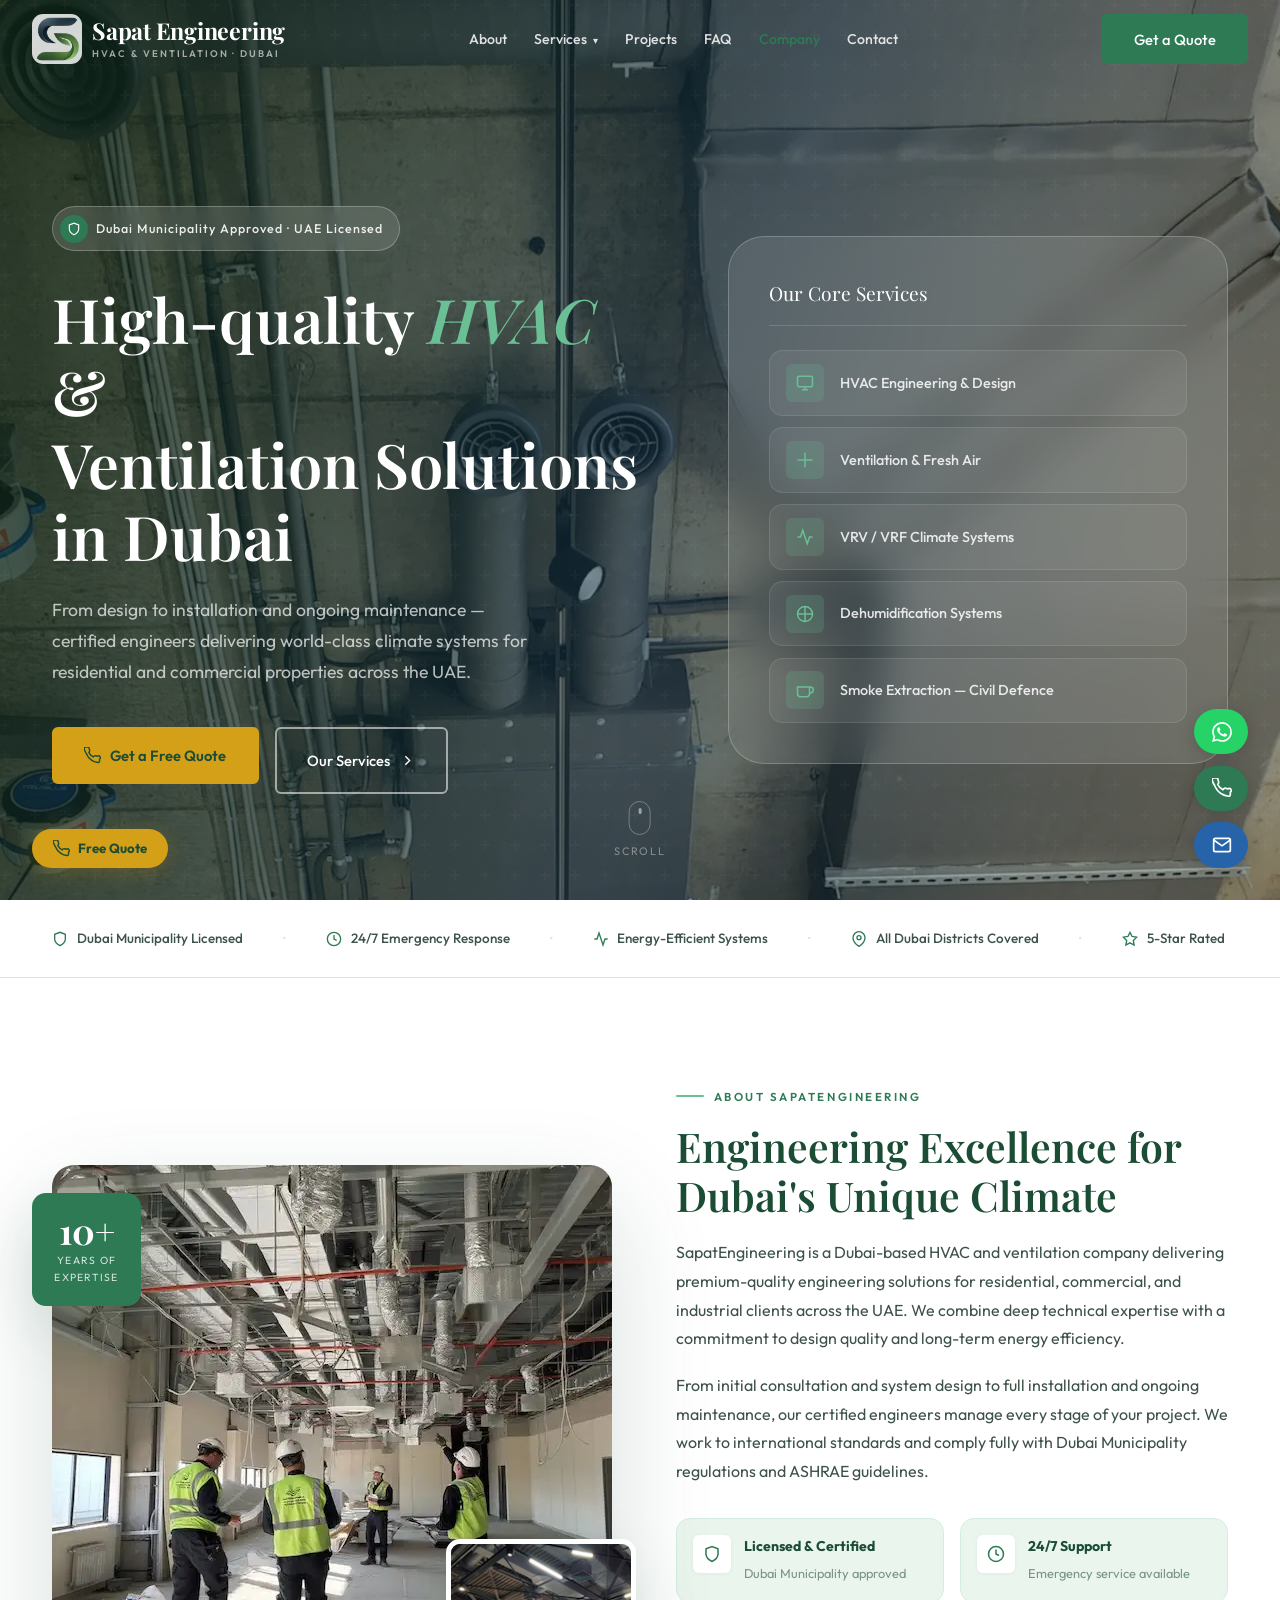
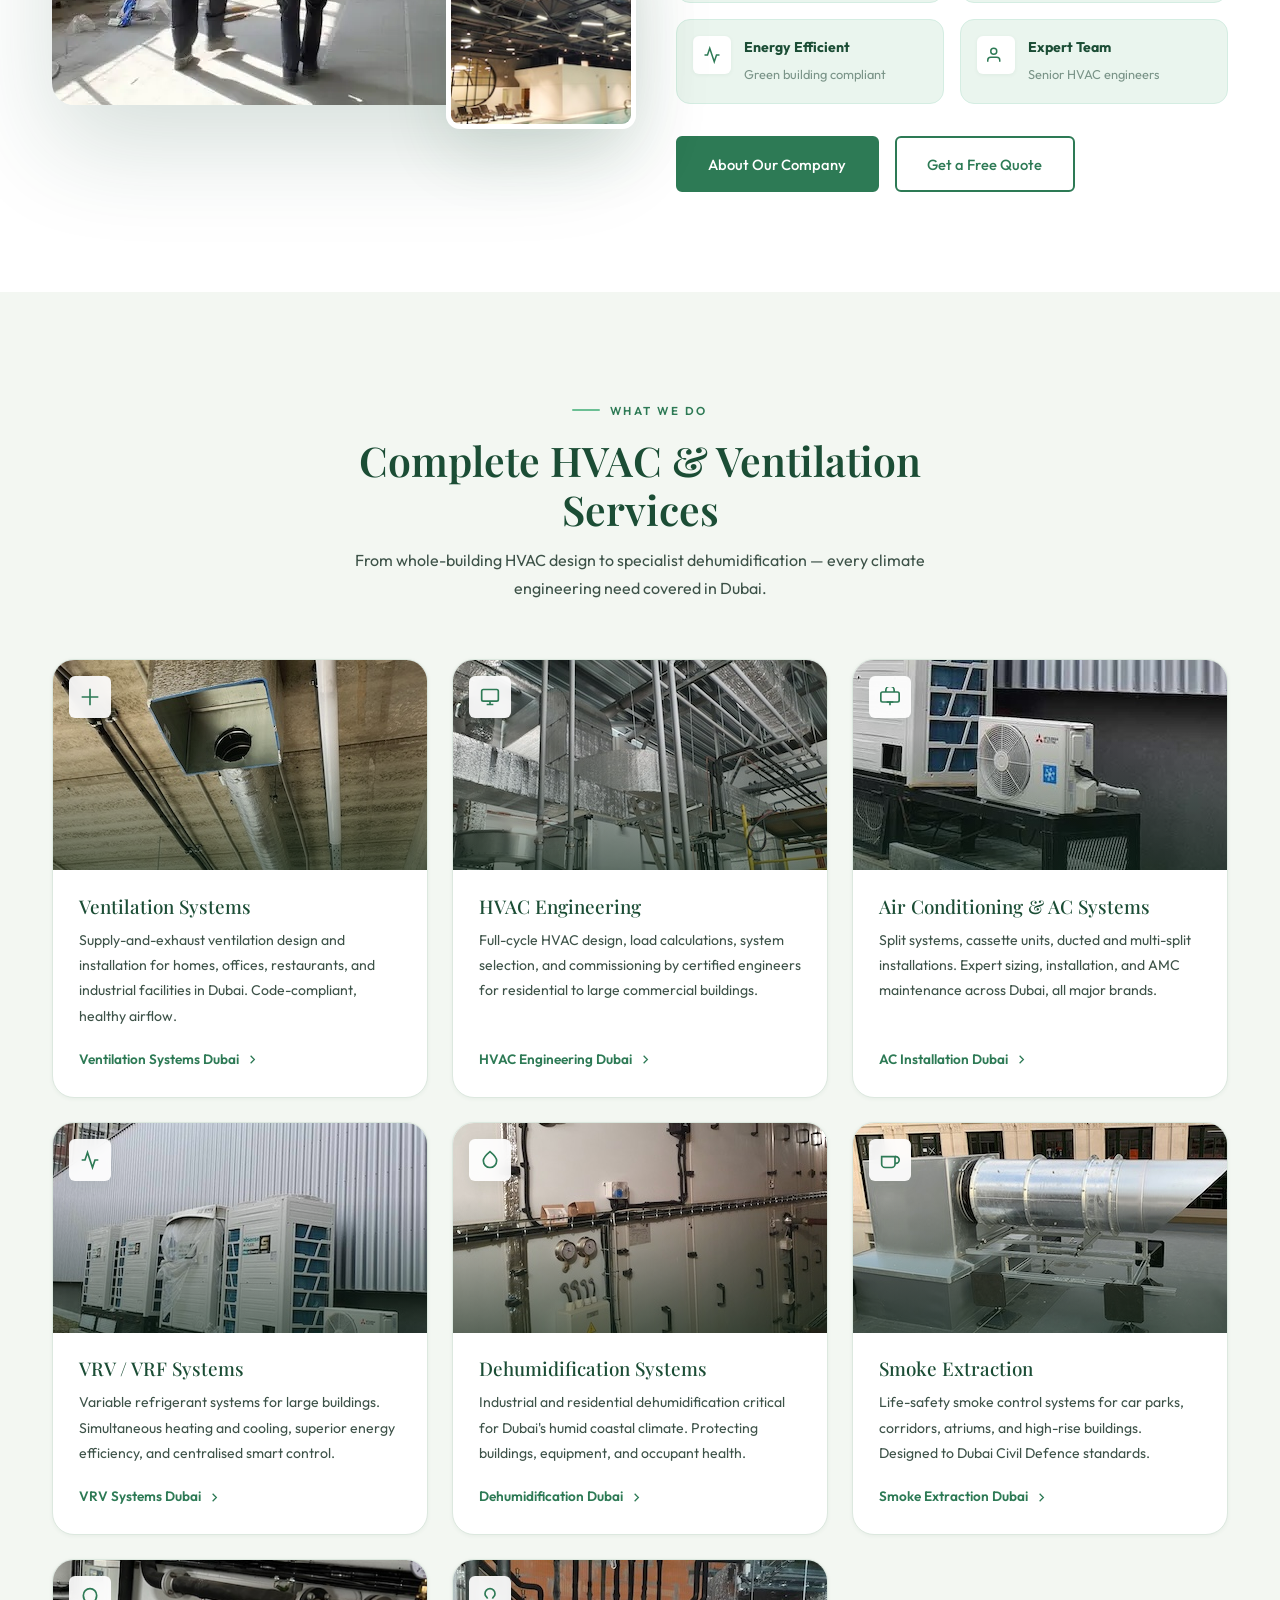
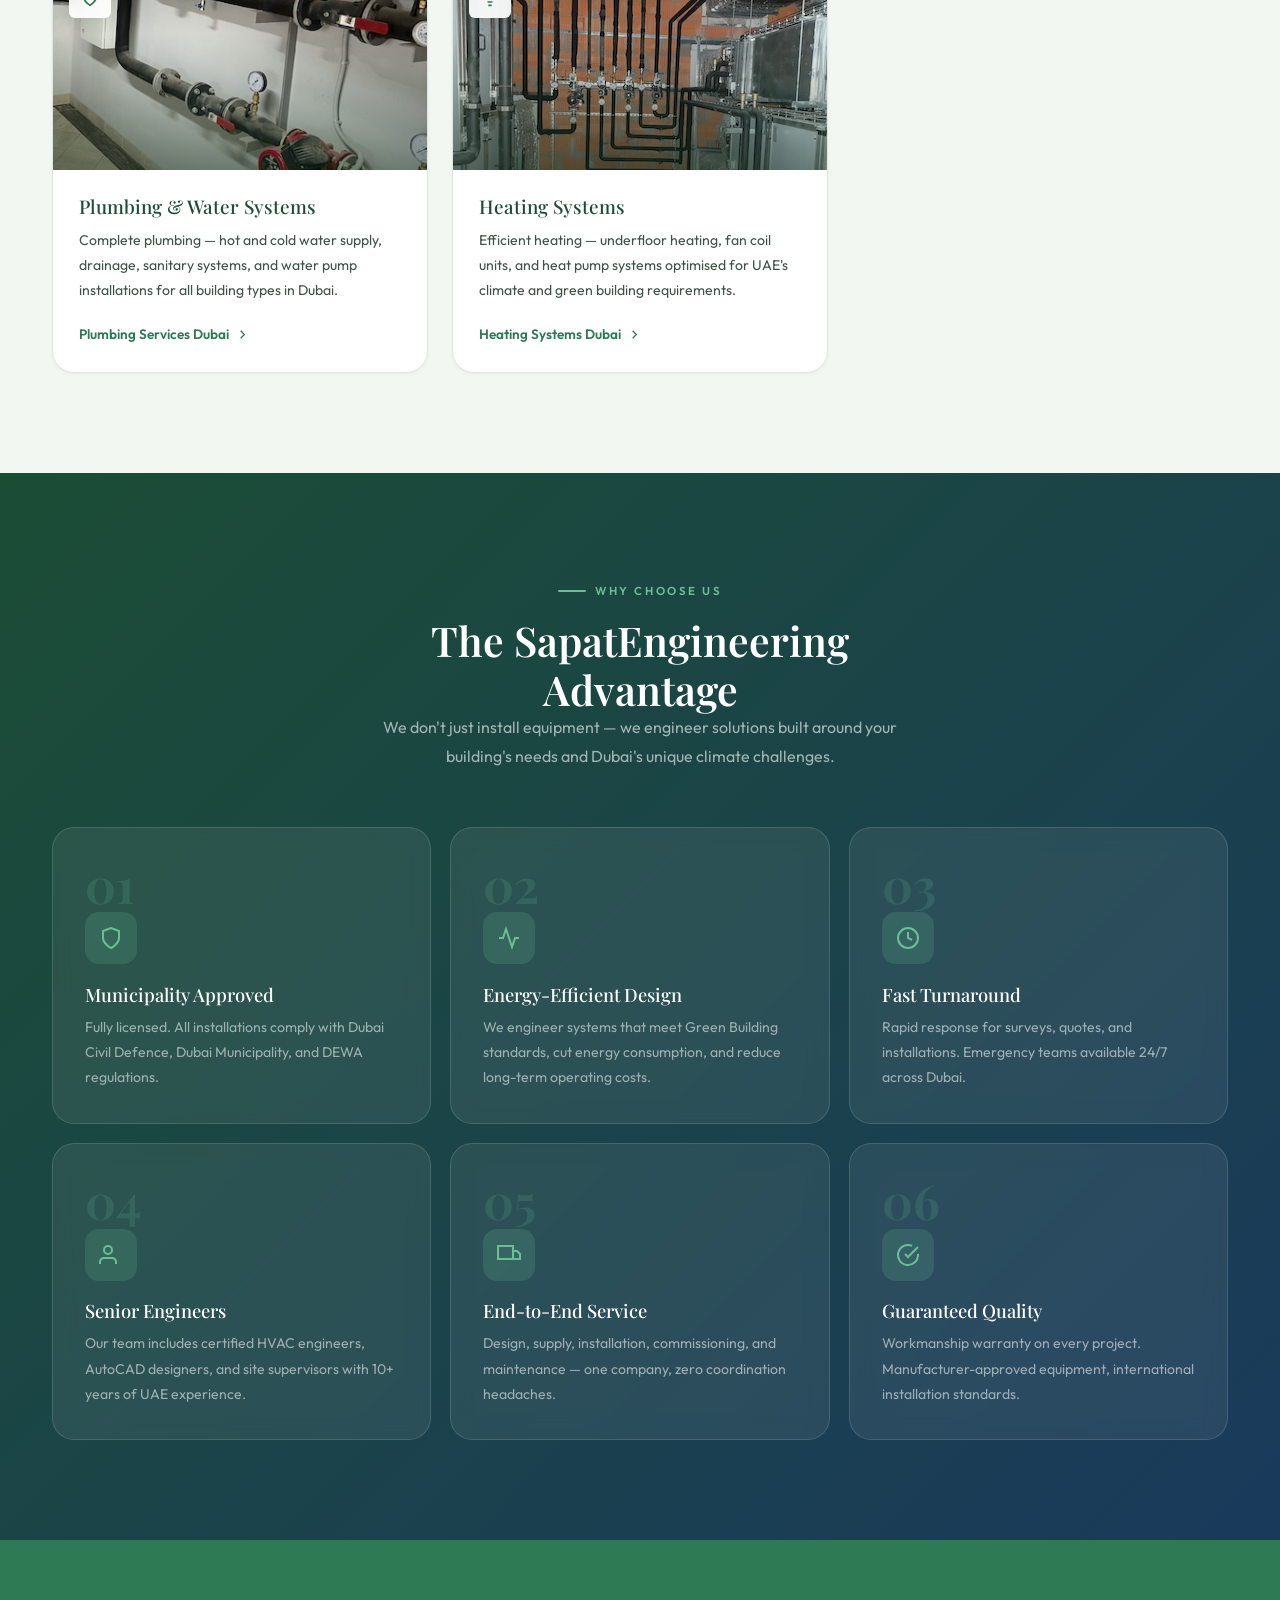
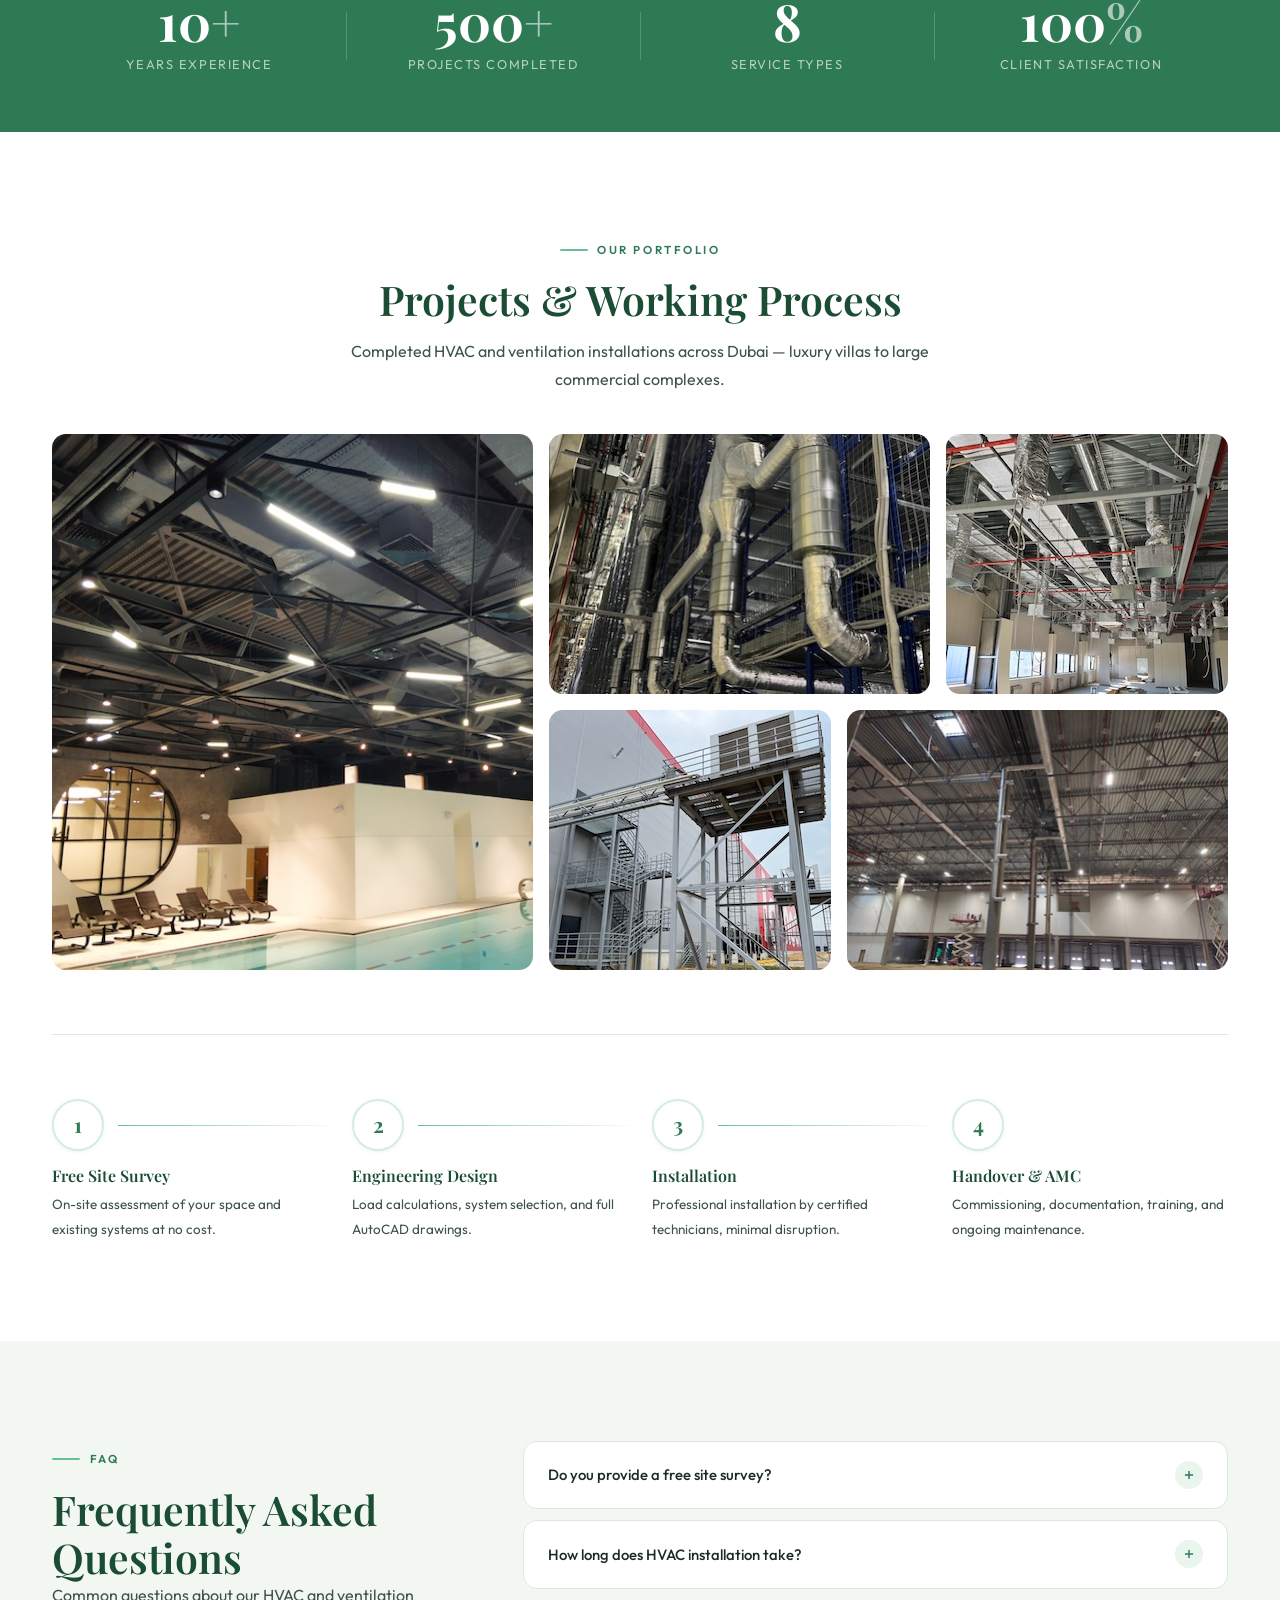
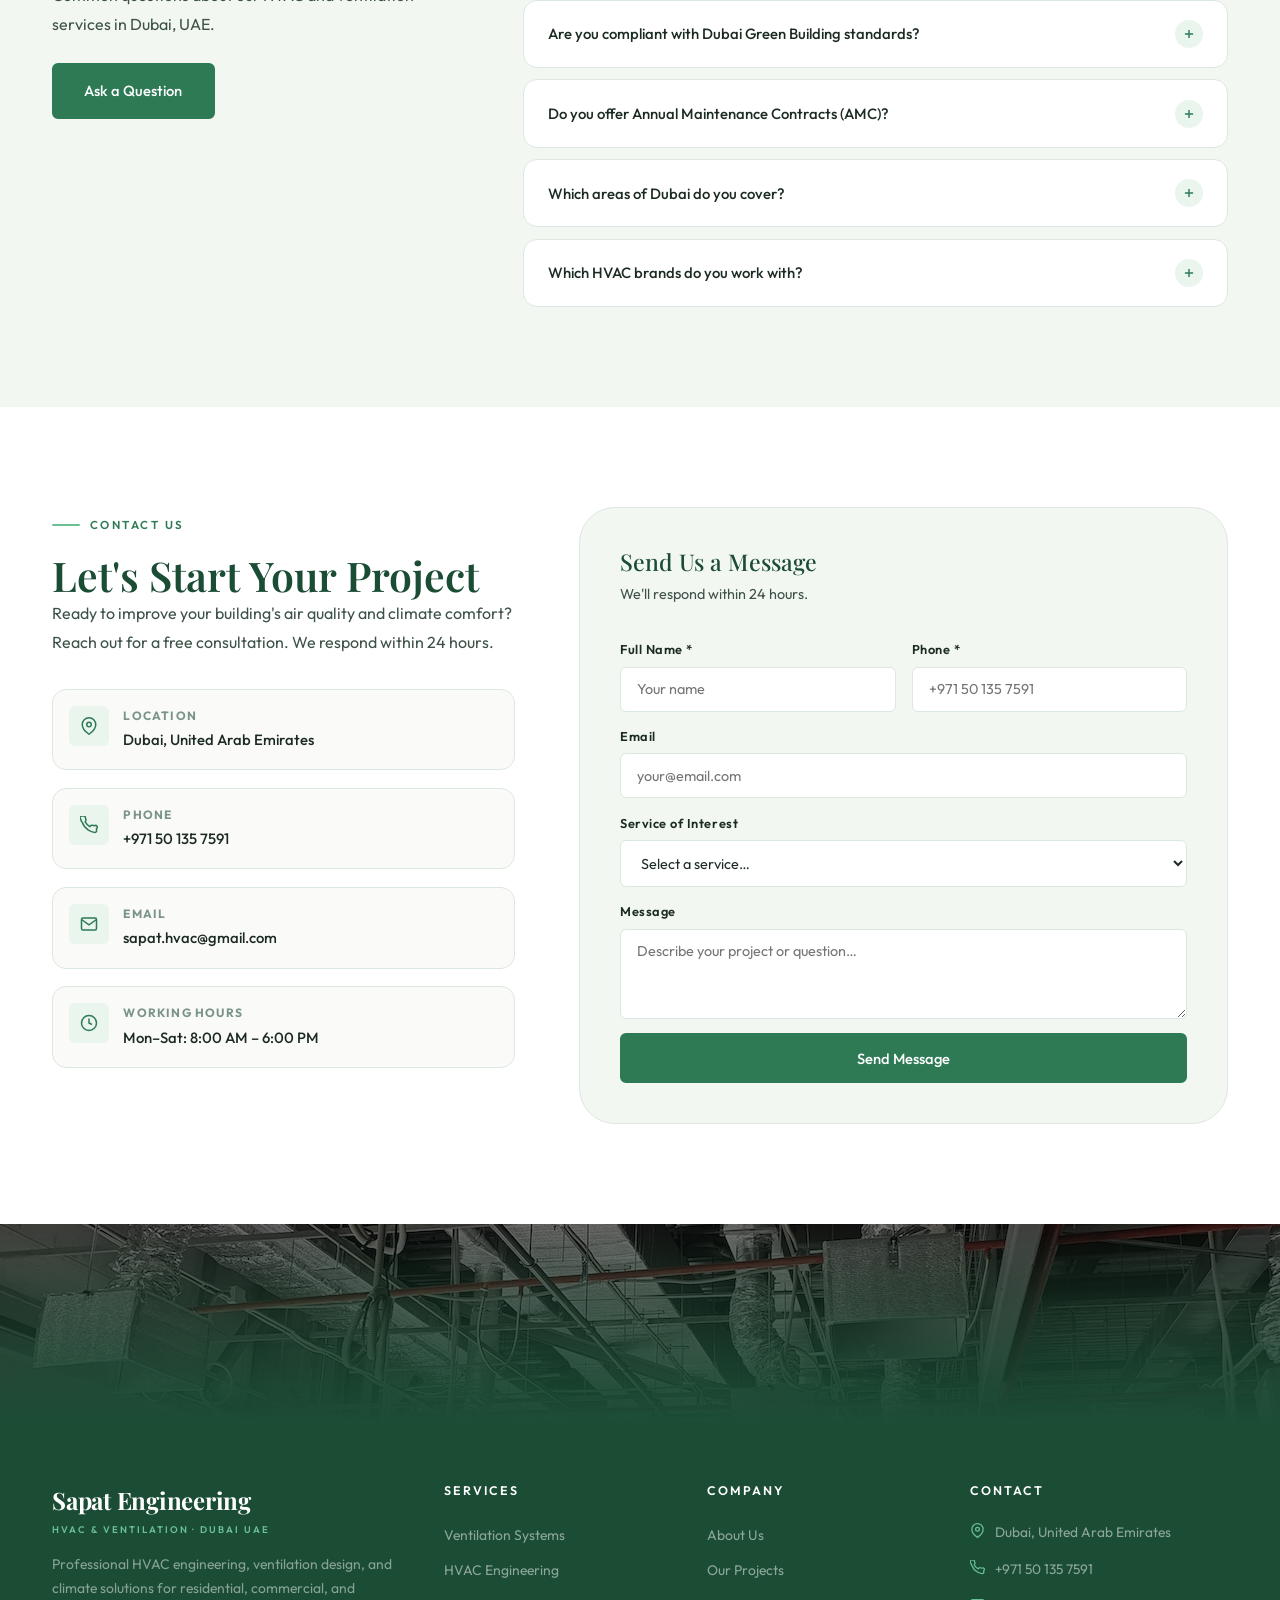
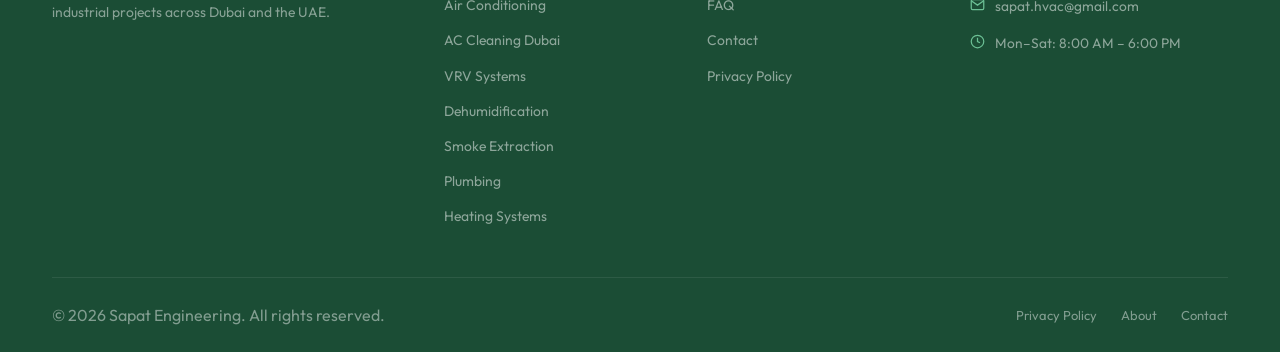
==== commit 520a8062: "vers 3" ====
--- a/index.html
+++ b/index.html
@@ -1,6 +1,16 @@
 <!doctype html>
 <html lang="en">
   <head>
+    <style>
+      /* Critical CSS — предотвращает белый экран */
+
+      body {
+        font-family: sans-serif;
+        background: #485548;
+        color: #c7c7c7;
+        overflow-x: hidden;
+      }
+    </style>
     <meta charset="UTF-8" />
     <meta name="viewport" content="width=device-width, initial-scale=1.0" />
 
@@ -43,36 +53,14 @@
       name="twitter:description"
       content="Certified HVAC engineers. Ventilation, AC, VRV systems in Dubai."
     />
-
-    <link rel="icon" type="image/svg+xml" href="images/favicon.ico" />
-
-    <!-- CSS — не блокирует рендер -->
-    <link
-      rel="preload"
-      href="css/style.css"
-      as="style"
-      onload="
-        this.onload = null;
-        this.rel = 'stylesheet';
-      "
-    />
-    <noscript><link rel="stylesheet" href="css/style.css" /></noscript>
-
-    <!-- Google Fonts — асинхронно -->
-    <link
-      rel="preload"
-      href="https://fonts.googleapis.com/css2?family=Cormorant+Garamond:wght@300;400;500;600;700&family=DM+Sans:wght@300;400;500;600&display=swap"
-      as="style"
-      onload="
-        this.onload = null;
-        this.rel = 'stylesheet';
-      "
-    />
-    <noscript
-      ><link
-        rel="stylesheet"
-        href="https://fonts.googleapis.com/css2?family=Cormorant+Garamond:wght@300;400;500;600;700&family=DM+Sans:wght@300;400;500;600&display=swap"
-    /></noscript>
+    <!-- Оставить как было -->
+    <link rel="preconnect" href="https://fonts.googleapis.com" />
+    <link rel="preconnect" href="https://fonts.gstatic.com" crossorigin />
+    <link rel="stylesheet" href="css/style.css" />
+
+    <!-- Добавить только это — DNS prefetch -->
+    <link rel="dns-prefetch" href="https://fonts.googleapis.com" />
+    <link rel="dns-prefetch" href="https://fonts.gstatic.com" />
 
     <!-- Schema.org -->
     <script type="application/ld+json">
@@ -83,7 +71,7 @@
         "description": "Professional HVAC engineering and ventilation services in Dubai, UAE.",
         "url": "https://sapatengineering.com",
         "telephone": "+971 50 135 7591",
-        "email": "info@sapatengineering.com",
+        "email": "sapat.hvac@gmail.com",
         "address": {
           "@type": "PostalAddress",
           "addressLocality": "Dubai",
@@ -137,6 +125,11 @@
         }
       }
     </script>
+      <link rel="icon" type="image/x-icon" href="./images/favicon.ico">
+    <link rel="icon" type="image/png" sizes="32x32" href="./images/favicon-32x32.png">
+    <link rel="icon" type="image/png" sizes="16x16" href="./images/favicon-16x16.png">
+    <link rel="apple-touch-icon" href="./images/apple-touch-icon.png">
+    <link rel="manifest" href="./images/site.webmanifest">
   </head>
   <body>
     <!-- HEADER (injected by components.js) -->
@@ -1807,7 +1800,7 @@
                     type="tel"
                     id="c-phone"
                     name="phone"
-                    placeholder="+971 00 000 0000"
+                    placeholder="+971 50 135 7591"
                     required
                   />
                 </div>
@@ -1845,7 +1838,7 @@
               </div>
               <button
                 type="submit"
-                class="btn btn-green"
+                class="contact-form-submit btn btn-green"
                 style="width: 100%; justify-content: center"
               >
                 Send Message
@@ -1882,7 +1875,7 @@
 
     <!-- OPEN POPUP BTN -->
     <button
-      class="open-popup"
+      class="free-quote-btn open-popup"
       data-popup
       aria-label="Request free consultation"
     >
--- a/css/style.css
+++ b/css/style.css
@@ -1,67 +1,105 @@
-/* ========================================
-   SAPATENGINEERING.COM — Light Version
-   Luxury HVAC & Ventilation, Dubai UAE
-   Bright, airy, image-rich aesthetic
-   ======================================== */
-
-@import url("https://fonts.googleapis.com/css2?family=Playfair+Display:ital,wght@0,400;0,500;0,600;0,700;1,400;1,500&family=Outfit:wght@300;400;500;600&display=swap");
-
-/* --- CSS Variables --- */
+@import url(https://fonts.googleapis.com/css2?family=Playfair+Display:ital,wght@0,400;0,500;0,600;0,700;1,400;1,500&family=Outfit:wght@300;400;500;600&display=swap);
+h1,
+h2 {
+  font-weight: 600;
+}
+.eyebrow,
+.g2 {
+  align-items: center;
+}
+.btn,
+button {
+  cursor: pointer;
+}
+.btn-gold:hover,
+.btn-green-outline:hover,
+.btn-green:hover,
+.btn-white-outline:hover,
+.btn-white:hover {
+  transform: translateY(-2px);
+}
+#site-header,
+.btn {
+  transition: var(--trans);
+}
+.eyebrow,
+.logo-tag {
+  text-transform: uppercase;
+}
+.nav-drop:hover .drop-menu,
+img {
+  display: block;
+}
+#hero,
+.about-img-wrap,
+.nav-drop,
+.proc-step {
+  position: relative;
+}
+#about,
+#contact,
+#trust,
+#works {
+  background: var(--c-white);
+}
+.eyebrow::before,
+.why-header .eyebrow::before {
+  background: var(--c-green-light);
+}
+.btn,
+.foot-col h5,
+body {
+  font-family: var(--font-body);
+}
+.fl-btn,
+.fl-label,
+.trust-inner {
+  white-space: nowrap;
+}
 :root {
-  /* Light palette — green & blue accents */
   --c-bg: #fafbf8;
   --c-bg-alt: #f3f7f2;
   --c-bg-blue: #f0f5fa;
   --c-white: #ffffff;
   --c-cream: #f9f6f0;
-
   --c-green-deep: #1b4d35;
   --c-green: #2d7a55;
   --c-green-mid: #3d9669;
   --c-green-light: #6bbf94;
   --c-green-pale: #d4ede2;
   --c-green-mist: #eaf5ee;
-
   --c-blue-deep: #1a3a5c;
   --c-blue: #2663a8;
   --c-blue-light: #4a8fd4;
   --c-blue-pale: #d5e7f7;
   --c-blue-mist: #ebf4fc;
-
   --c-gold: #b8860b;
   --c-gold-light: #d4a017;
   --c-gold-pale: #fdf3dc;
-
   --c-text: #1c2b22;
   --c-text-mid: #3d5248;
   --c-text-light: #7a9488;
   --c-border: #dce8df;
   --c-border-blue: #ccdcee;
-
   --font-display: "Playfair Display", Georgia, serif;
   --font-body: "Outfit", sans-serif;
-
   --shadow-xs: 0 1px 4px rgba(27, 77, 53, 0.06);
   --shadow-sm: 0 4px 16px rgba(27, 77, 53, 0.08);
   --shadow-md: 0 12px 40px rgba(27, 77, 53, 0.11);
   --shadow-lg: 0 24px 64px rgba(27, 77, 53, 0.14);
   --shadow-xl: 0 40px 100px rgba(27, 77, 53, 0.18);
-
   --r-sm: 6px;
   --r-md: 14px;
   --r-lg: 22px;
   --r-xl: 36px;
   --r-full: 9999px;
-
   --ease: cubic-bezier(0.4, 0, 0.2, 1);
   --trans: 0.32s var(--ease);
   --fast: 0.16s ease;
 }
-
-/* --- Reset --- */
 *,
-*::before,
-*::after {
+::after,
+::before {
   box-sizing: border-box;
   margin: 0;
   padding: 0;
@@ -71,7 +109,6 @@
   font-size: 16px;
 }
 body {
-  font-family: var(--font-body);
   color: var(--c-text);
   background: var(--c-bg);
   line-height: 1.7;
@@ -80,7 +117,6 @@
 img {
   max-width: 100%;
   height: auto;
-  display: block;
 }
 a {
   text-decoration: none;
@@ -90,13 +126,10 @@
   list-style: none;
 }
 button {
-  cursor: pointer;
   border: none;
-  background: none;
+  background: 0 0;
   font-family: inherit;
 }
-
-/* --- Typography --- */
 h1,
 h2,
 h3,
@@ -107,47 +140,46 @@
 }
 h1 {
   font-size: clamp(2.6rem, 5.5vw, 4.8rem);
-  font-weight: 600;
 }
 h2 {
   font-size: clamp(1.9rem, 3.2vw, 3rem);
-  font-weight: 600;
 }
 h3 {
   font-size: clamp(1.2rem, 1.8vw, 1.65rem);
   font-weight: 500;
 }
+.eyebrow,
+h4 {
+  font-weight: 600;
+}
 h4 {
   font-size: 1.1rem;
-  font-weight: 600;
 }
 p {
   color: var(--c-text-mid);
   line-height: 1.8;
   font-size: 1rem;
 }
-
 .eyebrow {
   display: inline-flex;
-  align-items: center;
   gap: 0.6rem;
   font-size: 0.72rem;
-  font-weight: 600;
   letter-spacing: 0.22em;
-  text-transform: uppercase;
   color: var(--c-green);
   margin-bottom: 1rem;
+}
+.g2,
+.g3,
+.g4 {
+  display: grid;
 }
 .eyebrow::before {
   content: "";
   display: block;
   width: 28px;
   height: 2px;
-  background: var(--c-green-light);
   border-radius: 2px;
 }
-
-/* --- Layout --- */
 .container {
   max-width: 1240px;
   margin: 0 auto;
@@ -160,45 +192,45 @@
   padding: 60px 0;
 }
 .g2 {
-  display: grid;
   grid-template-columns: 1fr 1fr;
   gap: 3.5rem;
-  align-items: center;
 }
 .g3 {
-  display: grid;
   grid-template-columns: repeat(3, 1fr);
   gap: 2rem;
 }
 .g4 {
-  display: grid;
   grid-template-columns: repeat(4, 1fr);
   gap: 1.5rem;
 }
 .tc {
   text-align: center;
 }
-
-/* --- Buttons --- */
 .btn {
   display: inline-flex;
   align-items: center;
   gap: 0.55rem;
   padding: 0.85rem 1.9rem;
   border-radius: var(--r-sm);
-  font-family: var(--font-body);
   font-size: 0.92rem;
   font-weight: 500;
-  cursor: pointer;
-  transition: var(--trans);
   border: 2px solid transparent;
+}
+.about-badge .n,
+.hero-card-title,
+.logo-name {
+  font-family: var(--font-display);
 }
 .btn svg {
   width: 17px;
   height: 17px;
   flex-shrink: 0;
 }
-
+.nav-links,
+.nav-wrap {
+  display: flex;
+  align-items: center;
+}
 .btn-green {
   background: var(--c-green);
   color: #fff;
@@ -207,61 +239,61 @@
 .btn-green:hover {
   background: var(--c-green-deep);
   border-color: var(--c-green-deep);
-  transform: translateY(-2px);
   box-shadow: 0 8px 24px rgba(45, 122, 85, 0.28);
 }
-
 .btn-green-outline {
-  background: transparent;
+  background: 0 0;
   color: var(--c-green);
   border-color: var(--c-green);
 }
+.btn-gold,
+.btn-white {
+  color: var(--c-green-deep);
+  font-weight: 600;
+}
 .btn-green-outline:hover {
   background: var(--c-green);
   color: #fff;
-  transform: translateY(-2px);
-}
-
+}
 .btn-gold {
   background: var(--c-gold-light);
-  color: var(--c-green-deep);
   border-color: var(--c-gold-light);
-  font-weight: 600;
   margin-bottom: 10px;
 }
 .btn-gold:hover {
   background: var(--c-gold);
   border-color: var(--c-gold);
-  transform: translateY(-2px);
   box-shadow: 0 8px 24px rgba(184, 134, 11, 0.25);
 }
-
+.btn-white:hover,
+.nav-links a:hover {
+  background: var(--c-green-mist);
+}
 .btn-white {
   background: #fff;
-  color: var(--c-green-deep);
   border-color: #fff;
-  font-weight: 600;
 }
 .btn-white:hover {
-  background: var(--c-green-mist);
-  transform: translateY(-2px);
   box-shadow: var(--shadow-md);
 }
-
 .btn-white-outline {
-  background: transparent;
+  background: 0 0;
   color: #fff;
   border-color: rgba(255, 255, 255, 0.55);
+}
+#site-header.transparent .nav-burger span,
+.drop-menu,
+.mob-nav {
+  background: #fff;
 }
 .btn-white-outline:hover {
   background: rgba(255, 255, 255, 0.12);
   border-color: #fff;
-  transform: translateY(-2px);
-}
-
-/* ========================================
-   HEADER
-   ======================================== */
+}
+#trust,
+.mob-nav a {
+  border-bottom: 1px solid var(--c-border);
+}
 #site-header {
   position: fixed;
   top: 0;
@@ -269,32 +301,23 @@
   right: 0;
   z-index: 1000;
   padding: 0;
-  transition: var(--trans);
-}
-
+}
 #site-header.transparent {
-  background: transparent;
-}
-
+  background: 0 0;
+}
 #site-header.scrolled {
   background: rgba(255, 255, 255, 0.97);
-  backdrop-filter: blur(14px);
   box-shadow:
     0 1px 0 var(--c-border),
     0 4px 20px rgba(27, 77, 53, 0.07);
 }
-
 .nav-wrap {
   max-width: 1280px;
   margin: 0 auto;
   padding: 0 2rem;
   height: 78px;
-  display: flex;
-  align-items: center;
   justify-content: space-between;
 }
-
-/* Logo */
 img.logo {
   width: 50px;
   float: left;
@@ -315,7 +338,6 @@
   gap: 10px;
 }
 .logo-name {
-  font-family: var(--font-display);
   font-size: 1.45rem;
   font-weight: 700;
   color: var(--c-green-deep);
@@ -325,34 +347,46 @@
   font-size: 0.6rem;
   font-weight: 600;
   letter-spacing: 0.2em;
-  text-transform: uppercase;
   color: var(--c-green-mid);
 }
-/* White logo for transparent header */
-#site-header.transparent .logo-name {
-  color: #fff;
-}
-#site-header.transparent .logo-tag {
+#site-header.transparent .logo-name,
+.breadcrumb a:hover,
+.why-header h2 {
+  color: #fff;
+}
+.cdet-txt a:hover,
+.drop-menu a:hover,
+.faq-q:hover,
+.mob-nav .mob-cat,
+.mob-nav a:hover,
+.nav-links a:hover,
+.sidebar-nav a:hover {
+  color: var(--c-green);
+}
+#site-header.transparent .logo-tag,
+.stat-num span,
+.why-header p {
   color: rgba(255, 255, 255, 0.6);
 }
-
-/* Nav links */
+.drop-menu a,
+.mob-nav a,
+.nav-links a {
+  color: var(--c-text-mid);
+  transition: var(--fast);
+}
 .nav-links {
-  display: flex;
-  align-items: center;
   gap: 0;
+}
+#hero,
+.drop-menu a {
+  display: flex;
+  align-items: center;
 }
 .nav-links a {
   font-size: 0.88rem;
   font-weight: 500;
-  color: var(--c-text-mid);
   padding: 0.5rem 0.85rem;
   border-radius: var(--r-sm);
-  transition: var(--fast);
-}
-.nav-links a:hover {
-  color: var(--c-green);
-  background: var(--c-green-mist);
 }
 #site-header.transparent .nav-links > li > a {
   color: rgba(255, 255, 255, 0.85);
@@ -360,11 +394,6 @@
 #site-header.transparent .nav-links a:hover {
   color: #fff;
   background: rgba(255, 255, 255, 0.1);
-}
-
-/* Dropdown */
-.nav-drop {
-  position: relative;
 }
 .nav-drop > a::after {
   content: "▾";
@@ -376,26 +405,27 @@
   position: absolute;
   top: calc(100% + 0px);
   left: 0;
-  background: #fff;
   border: 1px solid var(--c-border);
   border-radius: var(--r-md);
   min-width: 230px;
   padding: 0.5rem;
   box-shadow: var(--shadow-lg);
 }
-.nav-drop:hover .drop-menu {
-  display: block;
+.mob-nav,
+.nav-burger,
+.proc-step:last-child::after {
+  display: none;
 }
 .drop-menu a {
-  display: flex;
-  align-items: center;
   gap: 0.5rem;
   padding: 0.6rem 1rem;
   font-size: 0.86rem;
-  color: var(--c-text-mid);
   border-radius: var(--r-sm);
-  transition: var(--fast);
-  background: transparent !important;
+  background: 0 0 !important;
+}
+#site-footer,
+.nav-burger span {
+  background: var(--c-green-deep);
 }
 .drop-menu a::before {
   content: "";
@@ -407,20 +437,16 @@
   transition: var(--fast);
 }
 .drop-menu a:hover {
-  color: var(--c-green);
   background: var(--c-green-mist) !important;
 }
-.drop-menu a:hover::before {
+.drop-menu a:hover::before,
+.fl-btn.ph {
   background: var(--c-green);
 }
-
 .nav-cta {
   margin-left: 1.2rem;
 }
-
-/* Hamburger */
 .nav-burger {
-  display: none;
   flex-direction: column;
   gap: 5px;
   padding: 4px;
@@ -429,43 +455,42 @@
   display: block;
   width: 22px;
   height: 2px;
-  background: var(--c-green-deep);
   border-radius: 2px;
   transition: var(--fast);
 }
-#site-header.transparent .nav-burger span {
-  background: #fff;
-}
-
-/* Mobile nav */
 .mob-nav {
-  display: none;
   position: fixed;
-  top: 78px;
+  top: 68px;
   left: 0;
   right: 0;
   bottom: 0;
-  background: #fff;
   z-index: 999;
   overflow-y: auto;
+  -webkit-overflow-scrolling: touch;
+  overscroll-behavior: contain;
   padding: 1.5rem 2rem 3rem;
   flex-direction: column;
   gap: 0.2rem;
   border-top: 1px solid var(--c-border);
 }
-.mob-nav.open {
+.hero-img,
+.hero-overlay,
+.hero-pattern {
+  position: absolute;
+  inset: 0;
+}
+#hero,
+.trust-track {
+  overflow: hidden;
+}
+.mob-nav.open,
+.popup-bg.open {
   display: flex;
 }
 .mob-nav a {
   font-size: 1rem;
-  color: var(--c-text-mid);
   padding: 0.75rem 0.5rem;
-  border-bottom: 1px solid var(--c-border);
-  transition: var(--fast);
   font-weight: 500;
-}
-.mob-nav a:hover {
-  color: var(--c-green);
 }
 .mob-nav .mob-sub {
   padding-left: 1.2rem;
@@ -473,71 +498,50 @@
   font-weight: 400;
 }
 .mob-nav .mob-cat {
-  color: var(--c-green);
   font-weight: 600;
   border-bottom: none;
   margin-top: 0.8rem;
 }
-
-/* ========================================
-   HERO — image background, light overlay
-   ======================================== */
 #hero {
-  position: relative;
   min-height: 100vh;
-  display: flex;
-  align-items: center;
-  overflow: hidden;
-}
-
+}
 .hero-img {
-  position: absolute;
-  inset: 0;
   width: 100%;
   height: 100%;
   object-fit: cover;
   object-position: center;
 }
-
 .hero-overlay {
-  position: absolute;
-  inset: 0;
   background: linear-gradient(
     105deg,
-    rgba(15, 40, 25, 0.78) 0%,
+    rgba(15, 40, 25, 0.78) 0,
     rgba(20, 55, 80, 0.55) 55%,
     rgba(10, 30, 20, 0.28) 100%
   );
 }
-
 .hero-pattern {
-  position: absolute;
-  inset: 0;
   background-image: url("data:image/svg+xml,%3Csvg width='60' height='60' viewBox='0 0 60 60' xmlns='http://www.w3.org/2000/svg'%3E%3Cg fill='none' fill-rule='evenodd'%3E%3Cg fill='%23ffffff' fill-opacity='0.025'%3E%3Cpath d='M36 34v-4h-2v4h-4v2h4v4h2v-4h4v-2h-4zm0-30V0h-2v4h-4v2h4v4h2V6h4V4h-4zM6 34v-4H4v4H0v2h4v4h2v-4h4v-2H6zM6 4V0H4v4H0v2h4v4h2V6h4V4H6z'/%3E%3C/g%3E%3C/g%3E%3C/svg%3E");
 }
-
+.hero-pill,
+.hero-service-row:hover {
+  background: rgba(255, 255, 255, 0.12);
+}
 .hero-inner {
   position: relative;
   z-index: 2;
   max-width: 1240px;
   margin: 0 auto;
-  padding: 0 2rem;
-  padding-top: 100px;
+  padding: 100px 2rem 0;
   width: 100%;
   display: grid;
   grid-template-columns: 1.1fr 0.9fr;
   gap: 4rem;
   align-items: center;
 }
-
-.hero-text {
-}
-
 .hero-pill {
   display: inline-flex;
   align-items: center;
   gap: 0.5rem;
-  background: rgba(255, 255, 255, 0.12);
   border: 1px solid rgba(255, 255, 255, 0.25);
   backdrop-filter: blur(8px);
   padding: 0.45rem 1rem 0.45rem 0.45rem;
@@ -564,7 +568,6 @@
   color: rgba(255, 255, 255, 0.9);
   letter-spacing: 0.08em;
 }
-
 .hero-h1 {
   color: #fff;
   margin-bottom: 1.4rem;
@@ -574,7 +577,6 @@
   font-style: italic;
   color: var(--c-green-light);
 }
-
 .hero-sub {
   color: rgba(255, 255, 255, 0.7);
   font-size: 1.1rem;
@@ -582,14 +584,16 @@
   max-width: 500px;
   margin-bottom: 2.5rem;
 }
-
+.sec-header,
+.why-header {
+  max-width: 580px;
+  text-align: center;
+}
 .hero-btns {
   display: flex;
   gap: 1rem;
   flex-wrap: wrap;
 }
-
-/* Hero card (right side) */
 .hero-card {
   background: rgba(255, 255, 255, 0.1);
   backdrop-filter: blur(20px);
@@ -599,12 +603,12 @@
 }
 .hero-card-title {
   color: #fff;
-  font-family: var(--font-display);
   font-size: 1.2rem;
   margin-bottom: 1.5rem;
   padding-bottom: 1rem;
   border-bottom: 1px solid rgba(255, 255, 255, 0.15);
 }
+.faq-list,
 .hero-services-list {
   display: flex;
   flex-direction: column;
@@ -621,9 +625,6 @@
   transition: var(--fast);
   cursor: default;
 }
-.hero-service-row:hover {
-  background: rgba(255, 255, 255, 0.12);
-}
 .hero-service-icon {
   width: 38px;
   height: 38px;
@@ -635,6 +636,8 @@
   color: var(--c-green-light);
   flex-shrink: 0;
 }
+.cdet-icon svg,
+.feat-icon svg,
 .hero-service-icon svg {
   width: 18px;
   height: 18px;
@@ -644,8 +647,6 @@
   font-size: 0.9rem;
   font-weight: 500;
 }
-
-/* Hero scroll indicator */
 .hero-scroll {
   position: absolute;
   bottom: 2.5rem;
@@ -660,6 +661,11 @@
   letter-spacing: 0.18em;
   text-transform: uppercase;
 }
+.about-badge .l,
+.stat-lbl {
+  letter-spacing: 0.12em;
+  text-transform: uppercase;
+}
 .scroll-mouse {
   width: 22px;
   height: 34px;
@@ -668,6 +674,19 @@
   display: flex;
   justify-content: center;
   padding-top: 6px;
+}
+.about-img-placeholder,
+.about-main-img {
+  height: 540px;
+  border-radius: var(--r-lg);
+  box-shadow: var(--shadow-xl);
+  width: 100%;
+}
+.trust-inner,
+.trust-track {
+  align-items: center;
+  gap: 2.5rem;
+  display: flex;
 }
 .scroll-mouse::after {
   content: "";
@@ -675,7 +694,7 @@
   height: 6px;
   background: rgba(255, 255, 255, 0.5);
   border-radius: 2px;
-  animation: scroll-bob 2s ease-in-out infinite;
+  animation: 2s ease-in-out infinite scroll-bob;
 }
 @keyframes scroll-bob {
   0%,
@@ -688,28 +707,12 @@
     transform: translateY(6px);
   }
 }
-
-/* ========================================
-   TRUST STRIP
-   ======================================== */
 #trust {
-  background: var(--c-white);
-  border-bottom: 1px solid var(--c-border);
   padding: 1.4rem 0;
 }
-.trust-track {
-  display: flex;
-  align-items: center;
-  gap: 2.5rem;
-  overflow: hidden;
-}
 .trust-inner {
-  display: flex;
-  align-items: center;
-  gap: 2.5rem;
-  animation: marquee 35s linear infinite;
+  animation: 35s linear infinite marquee;
   flex-shrink: 0;
-  white-space: nowrap;
 }
 @keyframes marquee {
   0% {
@@ -737,38 +740,24 @@
   flex-shrink: 0;
   font-size: 1.2rem;
 }
-
-/* ========================================
-   ABOUT
-   ======================================== */
-#about {
-  background: var(--c-white);
-}
-
-.about-img-wrap {
-  position: relative;
-}
 .about-main-img {
-  width: 100%;
-  height: 540px;
   object-fit: cover;
-  border-radius: var(--r-lg);
-  box-shadow: var(--shadow-xl);
 }
 .about-img-placeholder {
-  width: 100%;
-  height: 540px;
   background: linear-gradient(
     135deg,
-    var(--c-green-deep) 0%,
+    var(--c-green-deep) 0,
     var(--c-blue-deep) 100%
   );
-  border-radius: var(--r-lg);
-  box-shadow: var(--shadow-xl);
   display: flex;
   align-items: center;
   justify-content: center;
   color: rgba(255, 255, 255, 0.15);
+}
+.about-badge,
+.about-mini-img,
+.srv-card:hover {
+  box-shadow: var(--shadow-lg);
 }
 .about-mini-img {
   position: absolute;
@@ -779,7 +768,10 @@
   object-fit: cover;
   border-radius: var(--r-md);
   border: 5px solid #fff;
-  box-shadow: var(--shadow-lg);
+}
+.about-badge,
+.feat-item {
+  border-radius: var(--r-md);
 }
 .about-badge {
   position: absolute;
@@ -788,48 +780,59 @@
   background: var(--c-green);
   color: #fff;
   padding: 1.2rem 1.4rem;
-  border-radius: var(--r-md);
-  box-shadow: var(--shadow-lg);
   text-align: center;
 }
+#why-us,
+.srv-img {
+  position: relative;
+  overflow: hidden;
+}
+.feat-icon,
+.srv-card {
+  box-shadow: var(--shadow-xs);
+}
 .about-badge .n {
-  font-family: var(--font-display);
   font-size: 2.2rem;
   font-weight: 700;
   line-height: 1;
 }
 .about-badge .l {
   font-size: 0.65rem;
-  letter-spacing: 0.12em;
-  text-transform: uppercase;
   opacity: 0.8;
   margin-top: 4px;
 }
-
 .about-copy {
   padding-left: 0.5rem;
 }
 .about-copy h2 {
   margin-bottom: 1.2rem;
 }
-.about-copy p {
+.about-copy p,
+.srv-body-content p {
   margin-bottom: 1.1rem;
 }
-
 .feat-grid {
   display: grid;
   grid-template-columns: 1fr 1fr;
   gap: 1rem;
   margin-top: 2rem;
 }
+.srv-grid,
+.why-cards {
+  grid-template-columns: repeat(3, 1fr);
+}
 .feat-item {
   display: flex;
   gap: 0.8rem;
   align-items: flex-start;
   padding: 1rem;
   background: var(--c-green-mist);
-  border-radius: var(--r-md);
   border: 1px solid var(--c-green-pale);
+}
+.feat-icon,
+.srv-img-badge {
+  align-items: center;
+  color: var(--c-green);
 }
 .feat-icon {
   width: 38px;
@@ -837,15 +840,8 @@
   background: #fff;
   border-radius: var(--r-sm);
   display: flex;
-  align-items: center;
   justify-content: center;
-  color: var(--c-green);
   flex-shrink: 0;
-  box-shadow: var(--shadow-xs);
-}
-.feat-icon svg {
-  width: 18px;
-  height: 18px;
 }
 .feat-txt strong {
   display: block;
@@ -856,51 +852,37 @@
   font-size: 0.8rem;
   color: var(--c-text-light);
 }
-
-/* ========================================
-   SERVICES — Image cards
-   ======================================== */
+#faq,
 #services {
   background: var(--c-bg-alt);
 }
-
 .sec-header {
-  max-width: 580px;
   margin: 0 auto 3.5rem;
-  text-align: center;
 }
 .sec-header h2 {
   margin-bottom: 0.8rem;
 }
-
 .srv-grid {
   display: grid;
-  grid-template-columns: repeat(3, 1fr);
   gap: 1.5rem;
 }
-
 .srv-card {
   background: var(--c-white);
   border-radius: var(--r-lg);
   overflow: hidden;
   border: 1px solid var(--c-border);
-  box-shadow: var(--shadow-xs);
   transition: var(--trans);
   display: flex;
   flex-direction: column;
 }
 .srv-card:hover {
   transform: translateY(-5px);
-  box-shadow: var(--shadow-lg);
   border-color: var(--c-green-pale);
 }
-
-/* Image area */
 .srv-img {
-  position: relative;
   height: 210px;
-  overflow: hidden;
-}
+}
+.gal-item img,
 .srv-img img {
   width: 100%;
   height: 100%;
@@ -910,19 +892,15 @@
 .srv-card:hover .srv-img img {
   transform: scale(1.06);
 }
-
-/* Gradient overlay on image */
 .srv-img-overlay {
   position: absolute;
   inset: 0;
   background: linear-gradient(
     to top,
-    rgba(10, 35, 20, 0.55) 0%,
+    rgba(10, 35, 20, 0.55) 0,
     transparent 65%
   );
 }
-
-/* Icon badge on image */
 .srv-img-badge {
   position: absolute;
   top: 1rem;
@@ -933,17 +911,13 @@
   backdrop-filter: blur(6px);
   border-radius: var(--r-sm);
   display: flex;
-  align-items: center;
   justify-content: center;
-  color: var(--c-green);
   box-shadow: var(--shadow-sm);
 }
 .srv-img-badge svg {
   width: 20px;
   height: 20px;
 }
-
-/* Placeholder for missing images */
 .srv-img-ph {
   width: 100%;
   height: 100%;
@@ -956,8 +930,6 @@
   width: 52px;
   height: 52px;
 }
-
-/* Card body */
 .srv-body {
   padding: 1.6rem;
   flex: 1;
@@ -982,6 +954,17 @@
   margin-top: 1.2rem;
   transition: var(--fast);
 }
+.proc-num,
+.stat-num,
+.why-n {
+  font-family: var(--font-display);
+  font-weight: 700;
+}
+.faq-item,
+.gal-overlay,
+.why-card {
+  transition: var(--trans);
+}
 .srv-link:hover {
   gap: 0.7rem;
   color: var(--c-green-deep);
@@ -990,14 +973,7 @@
   width: 15px;
   height: 15px;
 }
-
-/* ========================================
-   WHY US — light card on image bg
-   ======================================== */
-#why-us {
-  position: relative;
-  overflow: hidden;
-}
+.page-hero-img,
 .why-bg-img {
   position: absolute;
   inset: 0;
@@ -1010,67 +986,57 @@
   inset: 0;
   background: linear-gradient(
     135deg,
-    rgba(15, 40, 25, 0.9) 0%,
+    rgba(15, 40, 25, 0.9) 0,
     rgba(10, 30, 60, 0.85) 100%
   );
 }
-
-/* When no image, fallback gradient */
 .why-bg-fallback {
   position: absolute;
   inset: 0;
   background: linear-gradient(
     135deg,
-    var(--c-green-deep) 0%,
+    var(--c-green-deep) 0,
     var(--c-blue-deep) 100%
   );
 }
-
+.page-hero-content,
 .why-inner {
   position: relative;
   z-index: 2;
 }
-
 .why-header {
-  text-align: center;
-  max-width: 580px;
   margin: 0 auto 3.5rem;
 }
-.why-header h2 {
-  color: #fff;
-}
-.why-header p {
-  color: rgba(255, 255, 255, 0.6);
-}
+.breadcrumb a,
+.foot-brand .logo-tag,
+.foot-col ul a:hover,
+.foot-contact-row a:hover,
+.footer-bottom a:hover,
 .why-header .eyebrow {
   color: var(--c-green-light);
 }
-.why-header .eyebrow::before {
-  background: var(--c-green-light);
-}
-
 .why-cards {
   display: grid;
-  grid-template-columns: repeat(3, 1fr);
   gap: 1.2rem;
 }
-
 .why-card {
   background: rgba(255, 255, 255, 0.07);
   border: 1px solid rgba(255, 255, 255, 0.14);
   backdrop-filter: blur(10px);
   border-radius: var(--r-lg);
   padding: 2rem;
-  transition: var(--trans);
+}
+.faq-item,
+.gal-item,
+.why-icon {
+  border-radius: var(--r-md);
 }
 .why-card:hover {
   background: rgba(255, 255, 255, 0.13);
   transform: translateY(-4px);
 }
 .why-n {
-  font-family: var(--font-display);
   font-size: 3rem;
-  font-weight: 700;
   color: rgba(107, 191, 148, 0.18);
   line-height: 1;
   margin-bottom: 0.3rem;
@@ -1079,7 +1045,6 @@
   width: 52px;
   height: 52px;
   background: rgba(107, 191, 148, 0.18);
-  border-radius: var(--r-md);
   display: flex;
   align-items: center;
   justify-content: center;
@@ -1099,10 +1064,6 @@
   color: rgba(255, 255, 255, 0.55);
   font-size: 0.88rem;
 }
-
-/* ========================================
-   STATS BAND
-   ======================================== */
 #stats-band {
   background: var(--c-green);
   padding: 56px 0;
@@ -1127,30 +1088,18 @@
   background: rgba(255, 255, 255, 0.2);
 }
 .stat-num {
-  font-family: var(--font-display);
   font-size: 3.2rem;
-  font-weight: 700;
   color: #fff;
   line-height: 1;
 }
-.stat-num span {
-  color: rgba(255, 255, 255, 0.6);
+#site-footer,
+.stat-lbl {
+  color: rgba(255, 255, 255, 0.65);
 }
 .stat-lbl {
   font-size: 0.8rem;
-  color: rgba(255, 255, 255, 0.65);
   margin-top: 0.4rem;
-  text-transform: uppercase;
-  letter-spacing: 0.12em;
-}
-
-/* ========================================
-   GALLERY / WORKS
-   ======================================== */
-#works {
-  background: var(--c-white);
-}
-
+}
 .gallery {
   display: grid;
   grid-template-columns: repeat(12, 1fr);
@@ -1159,37 +1108,24 @@
 }
 .gal-item {
   position: relative;
-  border-radius: var(--r-md);
   overflow: hidden;
   cursor: pointer;
 }
-.gal-item:nth-child(1) {
+.gal-item:first-child {
   grid-column: span 5;
   grid-row: span 2;
 }
-.gal-item:nth-child(2) {
+.gal-item:nth-child(2),
+.gal-item:nth-child(5) {
   grid-column: span 4;
 }
-.gal-item:nth-child(3) {
-  grid-column: span 3;
-}
+.gal-item:nth-child(3),
 .gal-item:nth-child(4) {
   grid-column: span 3;
 }
-.gal-item:nth-child(5) {
-  grid-column: span 4;
-}
-
-.gal-item img {
-  width: 100%;
-  height: 100%;
-  object-fit: cover;
-  transition: transform 0.5s var(--ease);
-}
 .gal-item:hover img {
   transform: scale(1.07);
 }
-
 .gal-ph {
   width: 100%;
   height: 100%;
@@ -1205,21 +1141,27 @@
   width: 36px;
   height: 36px;
 }
-
 .gal-overlay {
   position: absolute;
   inset: 0;
   background: linear-gradient(
     to top,
-    rgba(10, 35, 20, 0.82) 0%,
+    rgba(10, 35, 20, 0.82) 0,
     transparent 55%
   );
   opacity: 0;
-  transition: var(--trans);
   display: flex;
   align-items: flex-end;
   padding: 1.3rem;
 }
+.faq-item,
+.proc-num {
+  background: var(--c-white);
+}
+.faq-q,
+.proc-num {
+  align-items: center;
+}
 .gal-item:hover .gal-overlay {
   opacity: 1;
 }
@@ -1228,8 +1170,6 @@
   font-size: 0.9rem;
   font-weight: 500;
 }
-
-/* Process steps */
 .process {
   display: grid;
   grid-template-columns: repeat(4, 1fr);
@@ -1237,9 +1177,6 @@
   margin-top: 4rem;
   padding-top: 4rem;
   border-top: 1px solid var(--c-border);
-}
-.proc-step {
-  position: relative;
 }
 .proc-step::after {
   content: "";
@@ -1250,21 +1187,14 @@
   height: 1px;
   background: linear-gradient(to right, var(--c-green-light), transparent);
 }
-.proc-step:last-child::after {
-  display: none;
-}
 .proc-num {
   width: 52px;
   height: 52px;
   border: 2px solid var(--c-green-pale);
-  background: var(--c-white);
   border-radius: 50%;
   display: flex;
-  align-items: center;
   justify-content: center;
-  font-family: var(--font-display);
   font-size: 1.3rem;
-  font-weight: 700;
   color: var(--c-green);
   margin-bottom: 1rem;
   box-shadow: var(--shadow-xs);
@@ -1276,58 +1206,42 @@
 .proc-step p {
   font-size: 0.84rem;
 }
-
-/* ========================================
-   FAQ
-   ======================================== */
-#faq {
-  background: var(--c-bg-alt);
-}
-
 .faq-wrap {
   display: grid;
   grid-template-columns: 1fr 1.8fr;
   gap: 5rem;
   align-items: start;
 }
-.faq-left h2 {
+.contact-left h2,
+.faq-left h2,
+.sidebar-nav h4,
+.srv-body-content h2 {
   margin-bottom: 1rem;
 }
 .faq-left p {
   margin-bottom: 2rem;
 }
-
-.faq-list {
-  display: flex;
-  flex-direction: column;
-  gap: 0.7rem;
-}
-
 .faq-item {
-  background: var(--c-white);
-  border-radius: var(--r-md);
   border: 1px solid var(--c-border);
   overflow: hidden;
-  transition: var(--trans);
+}
+.faq-q,
+.faq-q .faq-ico,
+.foot-col ul a {
+  transition: var(--fast);
 }
 .faq-item.active {
   border-color: var(--c-green-pale);
   box-shadow: var(--shadow-sm);
 }
-
 .faq-q {
   display: flex;
-  align-items: center;
   justify-content: space-between;
   padding: 1.2rem 1.5rem;
   cursor: pointer;
   font-weight: 500;
   font-size: 0.93rem;
   gap: 1rem;
-  transition: var(--fast);
-}
-.faq-q:hover {
-  color: var(--c-green);
 }
 .faq-q .faq-ico {
   width: 28px;
@@ -1339,7 +1253,6 @@
   justify-content: center;
   color: var(--c-green);
   flex-shrink: 0;
-  transition: var(--fast);
 }
 .faq-q .faq-ico svg {
   width: 14px;
@@ -1349,47 +1262,36 @@
 .faq-item.active .faq-ico svg {
   transform: rotate(45deg);
 }
-
 .faq-a {
   max-height: 0;
   overflow: hidden;
-  transition: max-height 0.4s ease;
+  transition: max-height 0.4s;
 }
 .faq-item.active .faq-a {
   max-height: 320px;
 }
 .faq-a-inner {
-  padding: 0 1.5rem 1.3rem;
+  padding: 1rem 1.5rem 1.3rem;
   font-size: 0.89rem;
   color: var(--c-text-mid);
   line-height: 1.75;
   border-top: 1px solid var(--c-border);
-  padding-top: 1rem;
-}
-
-/* ========================================
-   CONTACT
-   ======================================== */
-#contact {
-  background: var(--c-white);
-}
-
+}
 .contact-wrap {
   display: grid;
   grid-template-columns: 1fr 1.4fr;
   gap: 4rem;
   align-items: start;
 }
-.contact-left h2 {
-  margin-bottom: 1rem;
+.cdet,
+.form-grp {
+  flex-direction: column;
 }
 .contact-left > p {
   margin-bottom: 2.5rem;
 }
-
 .cdet {
   display: flex;
-  flex-direction: column;
   gap: 1.1rem;
 }
 .cdet-row {
@@ -1412,10 +1314,6 @@
   color: var(--c-green);
   flex-shrink: 0;
 }
-.cdet-icon svg {
-  width: 18px;
-  height: 18px;
-}
 .cdet-txt strong {
   display: block;
   font-size: 0.75rem;
@@ -1429,11 +1327,6 @@
   color: var(--c-text);
   font-weight: 500;
 }
-.cdet-txt a:hover {
-  color: var(--c-green);
-}
-
-/* Form card */
 .form-card {
   background: var(--c-bg-alt);
   border: 1px solid var(--c-border);
@@ -1447,7 +1340,6 @@
   margin-bottom: 2rem;
   font-size: 0.9rem;
 }
-
 .form-row {
   display: grid;
   grid-template-columns: 1fr 1fr;
@@ -1455,7 +1347,6 @@
 }
 .form-grp {
   display: flex;
-  flex-direction: column;
   gap: 0.35rem;
   margin-bottom: 0.9rem;
 }
@@ -1475,7 +1366,7 @@
   font-size: 0.9rem;
   color: var(--c-text);
   background: var(--c-white);
-  outline: none;
+  outline: 0;
   transition: var(--fast);
 }
 .form-grp input:focus,
@@ -1488,7 +1379,6 @@
   resize: vertical;
   min-height: 90px;
 }
-
 .form-success {
   display: none;
   text-align: center;
@@ -1504,16 +1394,6 @@
   color: var(--c-green);
   margin-bottom: 0.5rem;
 }
-
-/* ========================================
-   FOOTER
-   ======================================== */
-#site-footer {
-  background: var(--c-green-deep);
-  color: rgba(255, 255, 255, 0.65);
-}
-
-/* Footer image strip */
 .footer-img-strip {
   position: relative;
   height: 200px;
@@ -1530,15 +1410,13 @@
   inset: 0;
   background: linear-gradient(
     to bottom,
-    transparent 0%,
+    transparent 0,
     var(--c-green-deep) 100%
   );
 }
-
 .footer-main {
   padding: 3.5rem 0 0;
 }
-
 .footer-grid {
   display: grid;
   grid-template-columns: 1.6fr 1fr 1fr 1.2fr;
@@ -1546,13 +1424,9 @@
   padding-bottom: 3rem;
   border-bottom: 1px solid rgba(255, 255, 255, 0.08);
 }
-
 .foot-brand .logo-name {
   color: #fff;
   font-size: 1.5rem;
-}
-.foot-brand .logo-tag {
-  color: var(--c-green-light);
 }
 .foot-brand p {
   margin-top: 1rem;
@@ -1560,10 +1434,8 @@
   color: rgba(255, 255, 255, 0.48);
   line-height: 1.7;
 }
-
 .foot-col h5 {
   color: #fff;
-  font-family: var(--font-body);
   font-size: 0.78rem;
   font-weight: 600;
   letter-spacing: 0.16em;
@@ -1578,12 +1450,7 @@
 .foot-col ul a {
   font-size: 0.87rem;
   color: rgba(255, 255, 255, 0.5);
-  transition: var(--fast);
-}
-.foot-col ul a:hover {
-  color: var(--c-green-light);
-}
-
+}
 .foot-contact-row {
   display: flex;
   align-items: flex-start;
@@ -1602,10 +1469,6 @@
   font-size: 0.86rem;
   color: rgba(255, 255, 255, 0.5);
 }
-.foot-contact-row a:hover {
-  color: var(--c-green-light);
-}
-
 .footer-bottom {
   padding: 1.4rem 0;
   display: flex;
@@ -1614,23 +1477,14 @@
   font-size: 0.81rem;
   color: rgba(255, 255, 255, 0.3);
 }
+.footer-bottom a,
 .footer-bottom p {
   color: rgba(255, 255, 255, 0.45);
 }
-.footer-bottom a {
-  color: rgba(255, 255, 255, 0.45);
-}
-.footer-bottom a:hover {
-  color: var(--c-green-light);
-}
 .footer-bottom-links {
   display: flex;
   gap: 1.5rem;
 }
-
-/* ========================================
-   FLOATING BUTTONS
-   ======================================== */
 .floats {
   position: fixed;
   bottom: 2rem;
@@ -1641,9 +1495,12 @@
   gap: 0.7rem;
   align-items: flex-end;
 }
+.fl-btn,
+.popup-bg {
+  align-items: center;
+}
 .fl-btn {
   display: flex;
-  align-items: center;
   gap: 0.55rem;
   padding: 0.72rem 1.1rem;
   border-radius: var(--r-full);
@@ -1652,7 +1509,6 @@
   color: #fff;
   box-shadow: 0 4px 18px rgba(0, 0, 0, 0.18);
   transition: var(--trans);
-  white-space: nowrap;
   overflow: hidden;
   max-width: 54px;
 }
@@ -1668,21 +1524,13 @@
 }
 .fl-label {
   overflow: hidden;
-  white-space: nowrap;
 }
 .fl-btn.wa {
   background: #25d366;
 }
-.fl-btn.ph {
-  background: var(--c-green);
-}
 .fl-btn.em {
   background: var(--c-blue);
 }
-
-/* ========================================
-   POPUP
-   ======================================== */
 .popup-bg {
   display: none;
   position: fixed;
@@ -1690,14 +1538,20 @@
   background: rgba(0, 0, 0, 0.5);
   backdrop-filter: blur(5px);
   z-index: 2000;
-  align-items: center;
   justify-content: center;
   padding: 1rem;
 }
-.popup-bg.open {
-  display: flex;
-}
-
+.popup-box,
+.popup-head,
+.popup-head h3,
+.popup-head p {
+  position: relative;
+}
+.open-popup,
+.popup-close-btn {
+  align-items: center;
+  display: flex;
+}
 .popup-box {
   background: #fff;
   border-radius: var(--r-xl);
@@ -1705,9 +1559,8 @@
   width: 100%;
   max-height: 90vh;
   overflow-y: auto;
-  position: relative;
   box-shadow: 0 40px 100px rgba(0, 0, 0, 0.3);
-  animation: pop-in 0.3s cubic-bezier(0.34, 1.56, 0.64, 1);
+  animation: 0.3s cubic-bezier(0.34, 1.56, 0.64, 1) pop-in;
 }
 @keyframes pop-in {
   from {
@@ -1719,13 +1572,11 @@
     transform: scale(1) translateY(0);
   }
 }
-
 .popup-head {
-  position: relative;
   padding: 2.2rem 2.5rem;
   background: linear-gradient(
     135deg,
-    var(--c-green-deep) 0%,
+    var(--c-green-deep) 0,
     var(--c-blue-deep) 100%
   );
   border-radius: var(--r-xl) var(--r-xl) 0 0;
@@ -1740,15 +1591,12 @@
 .popup-head h3 {
   color: #fff;
   font-size: 1.4rem;
-  position: relative;
   margin-bottom: 0.3rem;
 }
 .popup-head p {
   color: rgba(255, 255, 255, 0.65);
   font-size: 0.9rem;
-  position: relative;
-}
-
+}
 .popup-close-btn {
   position: absolute;
   top: 1.1rem;
@@ -1757,8 +1605,6 @@
   height: 34px;
   background: rgba(255, 255, 255, 0.15);
   border-radius: 50%;
-  display: flex;
-  align-items: center;
   justify-content: center;
   color: #fff;
   transition: var(--fast);
@@ -1771,12 +1617,9 @@
   width: 16px;
   height: 16px;
 }
-
 .popup-body {
   padding: 2rem 2.5rem;
 }
-
-/* Open popup CTA button */
 .open-popup {
   position: fixed;
   bottom: 2rem;
@@ -1789,8 +1632,6 @@
   font-size: 0.83rem;
   font-weight: 700;
   box-shadow: 0 4px 20px rgba(184, 134, 11, 0.32);
-  display: flex;
-  align-items: center;
   gap: 0.5rem;
   transition: var(--trans);
 }
@@ -1803,34 +1644,19 @@
   transform: translateY(-2px);
   box-shadow: 0 8px 28px rgba(184, 134, 11, 0.4);
 }
-
-/* ========================================
-   INNER PAGE HERO (service pages)
-   ======================================== */
 .page-hero {
   position: relative;
   padding: 130px 0 70px;
   overflow: hidden;
-}
-.page-hero-img {
-  position: absolute;
-  inset: 0;
-  width: 100%;
-  height: 100%;
-  object-fit: cover;
 }
 .page-hero-ov {
   position: absolute;
   inset: 0;
   background: linear-gradient(
     105deg,
-    rgba(12, 36, 22, 0.88) 0%,
+    rgba(12, 36, 22, 0.88) 0,
     rgba(15, 35, 65, 0.72) 100%
   );
-}
-.page-hero-content {
-  position: relative;
-  z-index: 2;
 }
 .page-hero h1 {
   color: #fff;
@@ -1851,19 +1677,9 @@
   margin-bottom: 1.5rem;
   flex-wrap: wrap;
 }
-.breadcrumb a {
-  color: var(--c-green-light);
-}
-.breadcrumb a:hover {
-  color: #fff;
-}
 .breadcrumb .sep {
   opacity: 0.35;
 }
-
-/* ========================================
-   SERVICE DETAIL PAGE
-   ======================================== */
 .srv-page {
   padding: 80px 0;
   background: var(--c-white);
@@ -1874,14 +1690,8 @@
   gap: 4rem;
   align-items: start;
 }
-.srv-body-content h2 {
-  margin-bottom: 1rem;
-}
 .srv-body-content h3 {
   margin: 2rem 0 0.7rem;
-}
-.srv-body-content p {
-  margin-bottom: 1.1rem;
 }
 .srv-body-content ul {
   margin-bottom: 1.5rem;
@@ -1905,7 +1715,6 @@
   flex-shrink: 0;
   margin-top: 0.58rem;
 }
-
 .sidebar {
   position: sticky;
   top: 96px;
@@ -1928,15 +1737,11 @@
   font-size: 0.88rem;
   margin-bottom: 1.4rem;
 }
-
 .sidebar-nav {
   background: var(--c-bg-alt);
   border: 1px solid var(--c-border);
   border-radius: var(--r-lg);
   padding: 1.5rem;
-}
-.sidebar-nav h4 {
-  margin-bottom: 1rem;
 }
 .sidebar-nav a {
   display: flex;
@@ -1951,31 +1756,24 @@
 .sidebar-nav a:last-child {
   border: none;
 }
-.sidebar-nav a:hover {
-  color: var(--c-green);
-}
 .sidebar-nav a svg {
   width: 15px;
   height: 15px;
   color: var(--c-green);
 }
-
-/* ========================================
-   SCROLL REVEAL
-   ======================================== */
 .reveal {
   opacity: 0;
   transform: translateY(28px);
   transition:
-    opacity 0.65s ease,
-    transform 0.65s ease;
+    opacity 0.65s,
+    transform 0.65s;
 }
 .reveal.in {
   opacity: 1;
   transform: none;
 }
 .d1 {
-  transition-delay: 0.08s;
+  transition-delay: 80ms;
 }
 .d2 {
   transition-delay: 0.16s;
@@ -1989,41 +1787,35 @@
 .d5 {
   transition-delay: 0.4s;
 }
-
-/* ========================================
-   RESPONSIVE
-   ======================================== */
 @media (max-width: 1024px) {
-  .hero-inner {
+  .contact-wrap,
+  .faq-wrap,
+  .g2,
+  .hero-inner,
+  .srv-page-grid {
     grid-template-columns: 1fr;
   }
+  .footer-grid,
+  .g3,
+  .gallery,
+  .process,
+  .srv-grid,
+  .stats-row,
+  .why-cards {
+    grid-template-columns: 1fr 1fr;
+  }
+  .about-badge,
+  .about-mini-img,
   .hero-card {
     display: none;
   }
-  .g2 {
-    grid-template-columns: 1fr;
-  }
-  .g3 {
-    grid-template-columns: 1fr 1fr;
-  }
-  .srv-grid {
-    grid-template-columns: 1fr 1fr;
-  }
-  .why-cards {
-    grid-template-columns: 1fr 1fr;
-  }
-  .stats-row {
-    grid-template-columns: 1fr 1fr;
-  }
   .footer-grid {
-    grid-template-columns: 1fr 1fr;
     gap: 2rem;
   }
   .gallery {
-    grid-template-columns: 1fr 1fr;
     grid-template-rows: auto;
   }
-  .gal-item:nth-child(1) {
+  .gal-item:first-child {
     grid-column: span 2;
     grid-row: span 1;
   }
@@ -2033,29 +1825,10 @@
   .gal-item:nth-child(5) {
     grid-column: span 1;
   }
-  .process {
-    grid-template-columns: 1fr 1fr;
-  }
-  .faq-wrap {
-    grid-template-columns: 1fr;
-  }
-  .contact-wrap {
-    grid-template-columns: 1fr;
-  }
-  .srv-page-grid {
-    grid-template-columns: 1fr;
-  }
   .sidebar {
     position: static;
   }
-  .about-mini-img {
-    display: none;
-  }
-  .about-badge {
-    display: none;
-  }
-}
-
+}
 @media (max-width: 768px) {
   .container {
     padding: 0 1.2rem;
@@ -2063,9 +1836,11 @@
   .pad {
     padding: 64px 0;
   }
-
+  .hero-pill,
+  .nav-cta,
   .nav-links,
-  .nav-cta {
+  .proc-step::after,
+  .stat-col + .stat-col::before {
     display: none;
   }
   .nav-burger {
@@ -2074,44 +1849,25 @@
   .nav-wrap {
     height: 68px;
   }
-
-  .hero-pill {
-    display: none;
-  }
   h1 {
     font-size: 2.3rem;
   }
-
+  .feat-grid,
+  .footer-grid,
+  .form-row,
   .g3,
-  .g4 {
-    grid-template-columns: 1fr;
-  }
-  .srv-grid {
-    grid-template-columns: 1fr;
-  }
+  .g4,
+  .gallery,
+  .process,
+  .srv-grid,
   .why-cards {
     grid-template-columns: 1fr;
   }
   .stats-row {
     grid-template-columns: 1fr 1fr;
   }
-  .stat-col + .stat-col::before {
-    display: none;
-  }
-  .gallery {
-    grid-template-columns: 1fr;
-  }
-  .gal-item:nth-child(1) {
+  .gal-item:first-child {
     grid-column: span 1;
-  }
-  .process {
-    grid-template-columns: 1fr;
-  }
-  .proc-step::after {
-    display: none;
-  }
-  .footer-grid {
-    grid-template-columns: 1fr;
   }
   .footer-bottom {
     flex-direction: column;
@@ -2122,9 +1878,6 @@
     flex-wrap: wrap;
     justify-content: center;
   }
-  .form-row {
-    grid-template-columns: 1fr;
-  }
   .floats {
     bottom: 1.2rem;
     right: 1.2rem;
@@ -2133,11 +1886,8 @@
     bottom: 1.2rem;
     left: 1.2rem;
   }
-  .popup-head,
-  .popup-body {
+  .popup-body,
+  .popup-head {
     padding: 1.5rem;
   }
-  .feat-grid {
-    grid-template-columns: 1fr;
-  }
-}
+}
